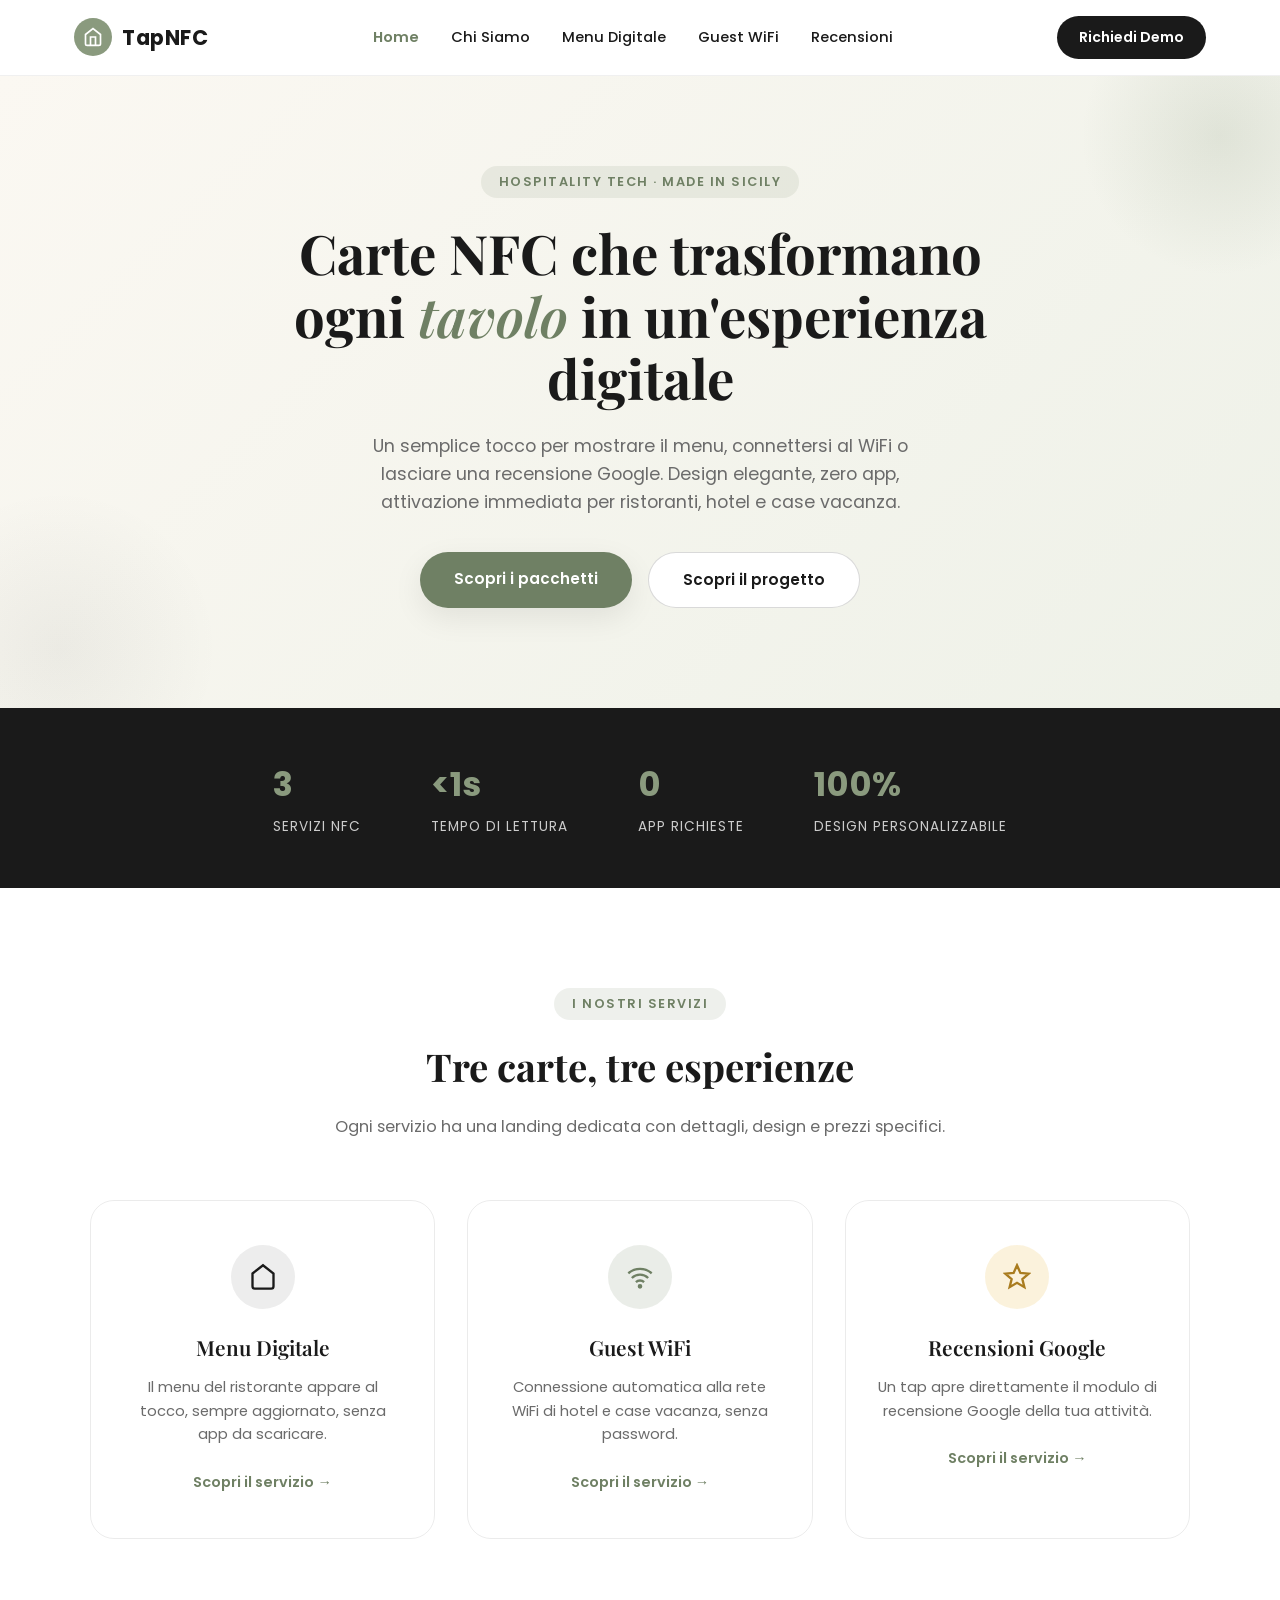
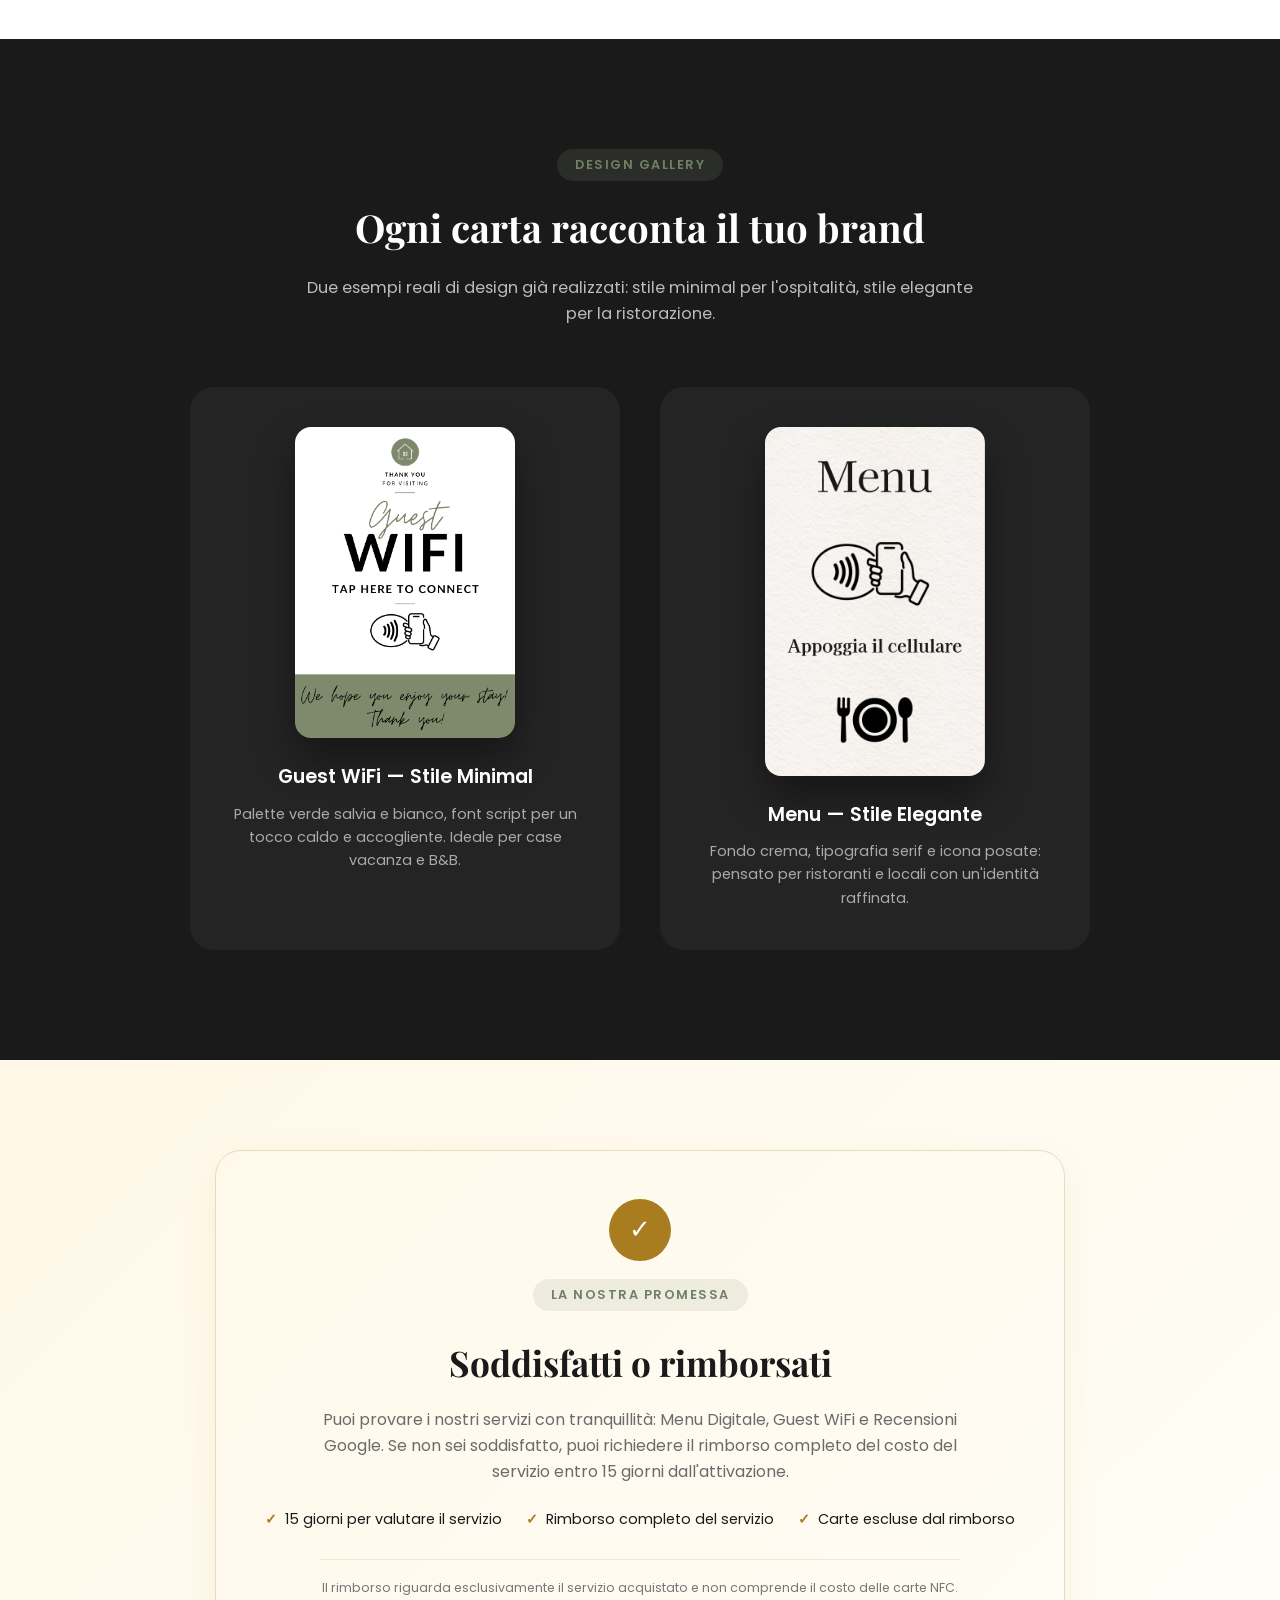
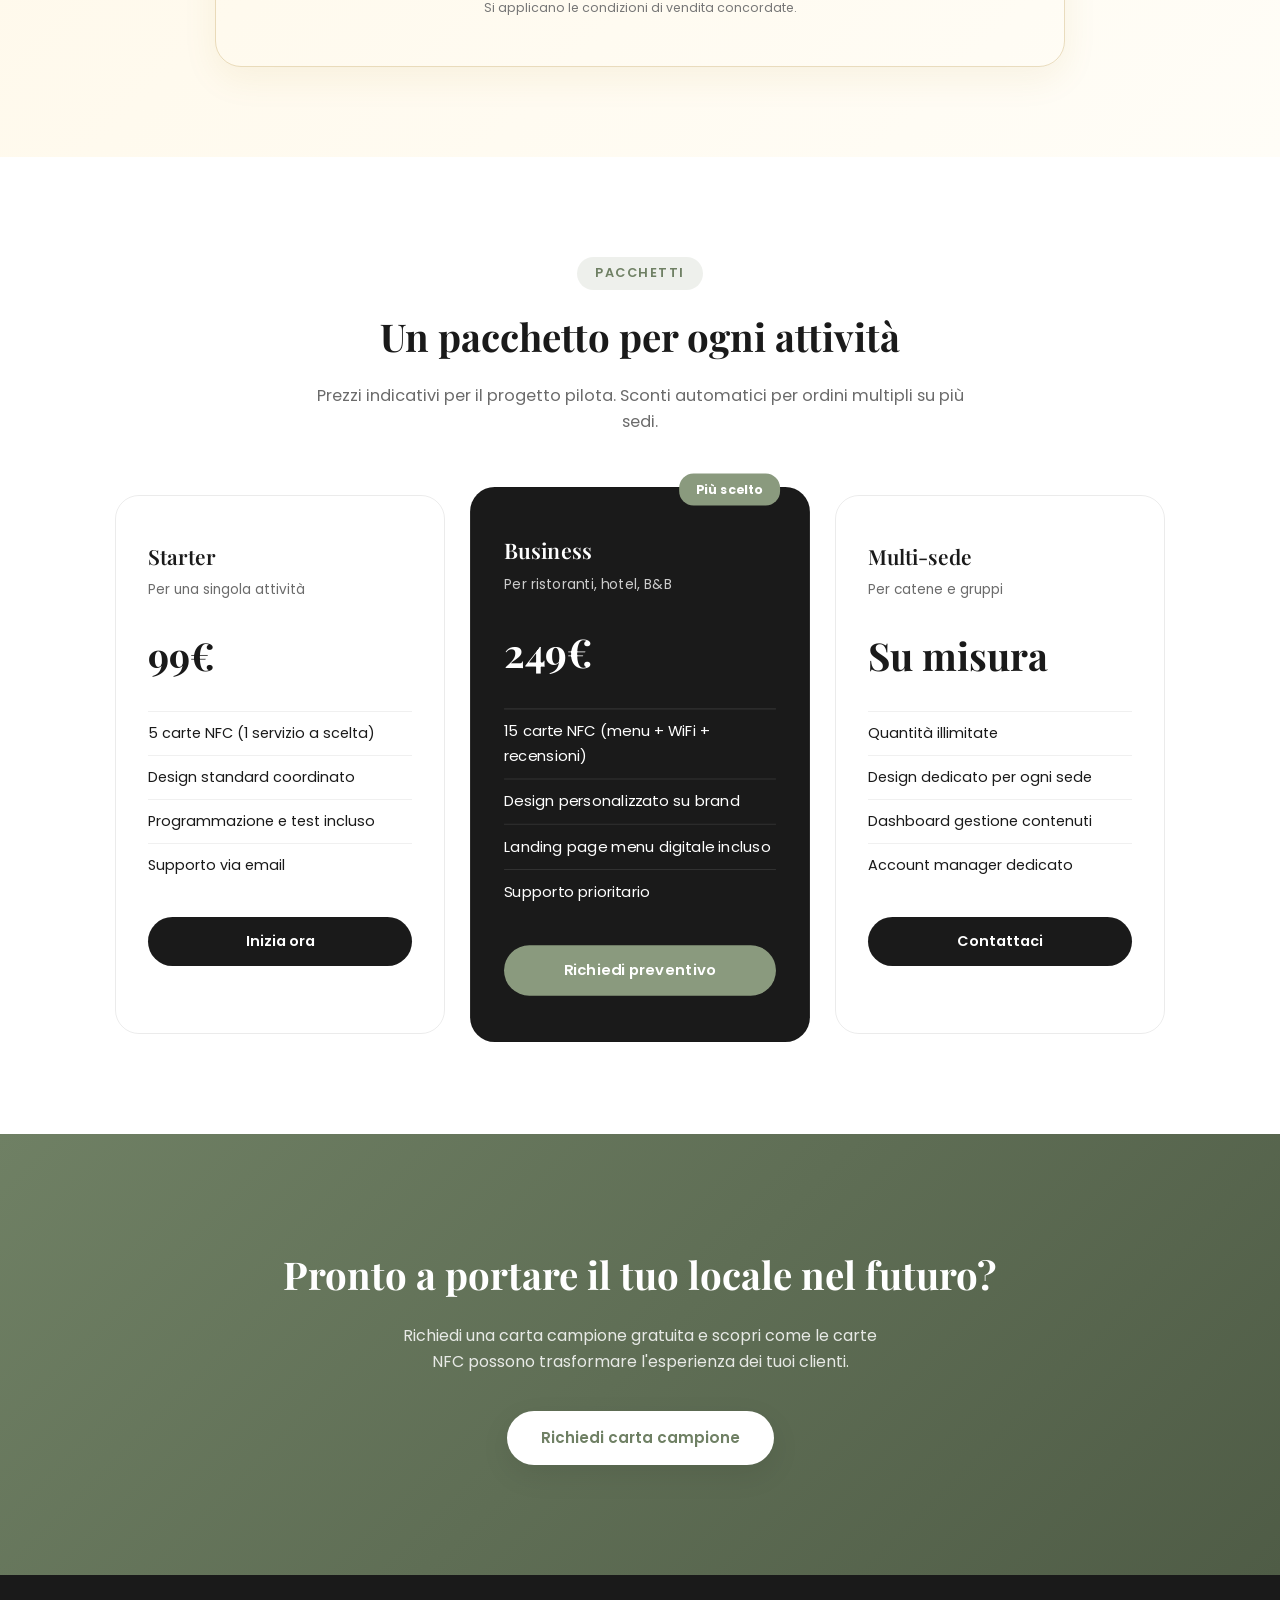
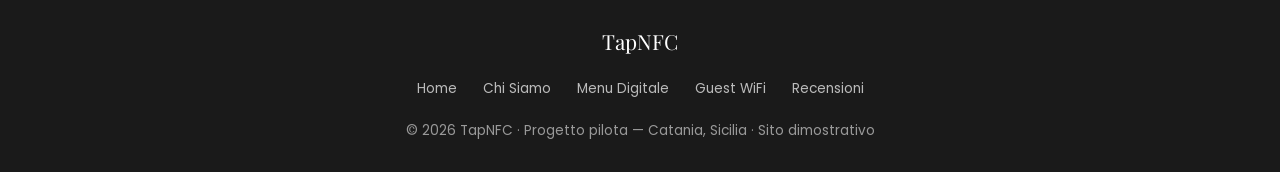
==== index.html @ cc6d7395 "Move satisfaction guarantee to homepage" ====
<!DOCTYPE html>
<html lang="it">
<head>
<title>TapNFC | Carte NFC per Ristoranti, Hotel &amp; Case Vacanze</title>
<meta charset="UTF-8">
<meta name="viewport" content="width=device-width, initial-scale=1.0">
<link rel="preconnect" href="https://fonts.googleapis.com">
<link href="https://fonts.googleapis.com/css2?family=Playfair+Display:wght@500;600;700&family=Poppins:wght@300;400;500;600;700&display=swap" rel="stylesheet">
<link rel="stylesheet" href="shared.css">
<style>
.hero{background:linear-gradient(135deg,#fbf8f2 0%,#eef1e8 100%);padding:90px 24px 100px;text-align:center;position:relative;overflow:hidden}.hero::before{content:'';position:absolute;top:-80px;right:-80px;width:280px;height:280px;border-radius:50%;background:radial-gradient(circle,rgba(138,154,126,.18),transparent 70%)}.hero::after{content:'';position:absolute;bottom:-100px;left:-100px;width:320px;height:320px;border-radius:50%;background:radial-gradient(circle,rgba(26,26,26,.05),transparent 70%)}.hero h1{font-size:3.4rem;font-weight:700;line-height:1.15;margin-bottom:22px;max-width:820px;margin-left:auto;margin-right:auto}.hero h1 .script{font-style:italic;color:var(--sage-dark);font-weight:600}.hero p.subtitle{max-width:600px;margin:0 auto 36px;color:var(--gray);font-size:1.1rem}.hero-btns{display:flex;gap:16px;justify-content:center;flex-wrap:wrap}.stats{display:flex;justify-content:center;gap:70px;flex-wrap:wrap;padding:50px 24px;background:var(--black);color:white}.stat h3{font-size:2.1rem;color:var(--sage);font-family:'Poppins';font-weight:700}.stat p{font-size:.85rem;color:#ccc;margin-top:4px;text-transform:uppercase;letter-spacing:1px}.services-grid{display:grid;grid-template-columns:repeat(3,1fr);gap:32px;max-width:1100px;margin:0 auto}.service-tile{border-radius:24px;padding:44px 32px;text-align:center;border:1.5px solid rgba(0,0,0,.08);transition:transform .3s,box-shadow .3s;display:flex;flex-direction:column;align-items:center}.service-tile:hover{transform:translateY(-8px);box-shadow:var(--shadow)}.service-tile .icon-circle{width:64px;height:64px;border-radius:50%;display:flex;align-items:center;justify-content:center;margin-bottom:22px}.tile-menu .icon-circle{background:rgba(26,26,26,.08)}.tile-wifi .icon-circle{background:rgba(138,154,126,.18)}.tile-review .icon-circle{background:rgba(230,180,60,.18)}.service-tile h3{font-size:1.3rem;margin-bottom:12px;font-weight:600}.service-tile p{color:var(--gray);font-size:.92rem;margin-bottom:24px}.service-tile a{font-weight:600;color:var(--sage-dark);font-size:.9rem}.service-tile a::after{content:' →'}.showcase{background:var(--black);color:white;padding:110px 24px}.showcase .section-head h2,.showcase .section-head p{color:white}.showcase .section-head p{color:#bbb}.showcase-grid{display:grid;grid-template-columns:repeat(2,1fr);gap:40px;max-width:900px;margin:0 auto}.showcase-item{background:#242424;border-radius:24px;padding:40px 30px;display:flex;flex-direction:column;align-items:center;text-align:center;transition:transform .3s}.showcase-item:hover{transform:translateY(-8px)}.showcase-item img{width:220px;border-radius:16px;box-shadow:0 20px 40px rgba(0,0,0,.4);margin-bottom:24px}.showcase-item h4{font-size:1.2rem;margin-bottom:10px;font-weight:600}.showcase-item p{color:#aaa;font-size:.9rem}.guarantee{background:linear-gradient(135deg,#fff8e8,#fffdf7);padding:90px 24px}.guarantee-box{max-width:850px;margin:0 auto;border:1.5px solid rgba(169,124,31,.25);border-radius:26px;padding:48px 42px;text-align:center;box-shadow:0 12px 35px rgba(169,124,31,.08)}.guarantee-icon{width:62px;height:62px;margin:0 auto 18px;border-radius:50%;background:#a97c1f;color:#fff;display:flex;align-items:center;justify-content:center;font-size:1.6rem}.guarantee h2{font-size:2.2rem;margin-bottom:16px}.guarantee-box>p{color:var(--gray);max-width:640px;margin:0 auto 24px}.guarantee-points{display:flex;justify-content:center;gap:24px;flex-wrap:wrap;list-style:none;margin:24px auto 28px}.guarantee-points li{font-size:.9rem;display:flex;align-items:center;gap:8px}.guarantee-points li::before{content:'✓';color:#a97c1f;font-weight:700}.guarantee-note{font-size:.78rem!important;color:#777!important;border-top:1px solid rgba(169,124,31,.16);padding-top:18px;margin-bottom:0!important}.pricing-grid{display:grid;grid-template-columns:repeat(3,1fr);gap:30px;max-width:1050px;margin:0 auto}.price-card{border:1.5px solid rgba(0,0,0,.08);border-radius:24px;padding:44px 32px;transition:transform .3s,box-shadow .3s;position:relative}.price-card.featured{background:var(--black);color:white;transform:scale(1.03)}.price-card:hover{transform:translateY(-6px)}.price-card.featured:hover{transform:scale(1.03) translateY(-6px)}.price-card .badge{position:absolute;top:-14px;right:28px;background:var(--sage);color:white;padding:6px 16px;border-radius:14px;font-size:.75rem;font-weight:700}.price-card h3{font-size:1.3rem;margin-bottom:6px;font-weight:600}.price-card .sub{color:var(--gray);font-size:.85rem;margin-bottom:24px}.price-card.featured .sub{color:#ccc}.price-card .price{font-size:2.4rem;font-weight:700;font-family:'Playfair Display';margin-bottom:24px}.price-card ul{list-style:none;margin-bottom:30px}.price-card ul li{padding:10px 0;border-top:1px solid rgba(0,0,0,.06);font-size:.9rem;display:flex;align-items:center;gap:10px}.price-card.featured ul li{border-top:1px solid rgba(255,255,255,.1)}.price-card .cta-btn{display:block;text-align:center;padding:13px;border-radius:30px;background:var(--sage-dark);color:white;font-weight:600;font-size:.9rem}.price-card.featured .cta-btn{background:var(--sage)}.price-card:not(.featured) .cta-btn{background:var(--black)}.cta-section{background:linear-gradient(135deg,var(--sage-dark),#4f5c46);color:white;text-align:center;padding:110px 24px}.cta-section h2{font-size:2.4rem;margin-bottom:18px;font-weight:700}.cta-section p{max-width:500px;margin:0 auto 36px;color:rgba(255,255,255,.85)}.cta-section .btn-primary{background:white;color:var(--sage-dark)}.cta-section .btn-primary:hover{background:#f0f0f0}@media (max-width:900px){.services-grid{grid-template-columns:1fr}.showcase-grid{grid-template-columns:1fr}.pricing-grid{grid-template-columns:1fr}.hero h1{font-size:2.3rem}.stats{gap:40px}.guarantee-box{padding:36px 22px}.guarantee h2{font-size:1.8rem}}
</style>
</head>
<body>
<header><nav><div class="logo"><div class="logo-icon"><svg viewBox="0 0 24 24" fill="none" stroke="white" stroke-width="2"><path d="M3 9l9-7 9 7v11a2 2 0 0 1-2 2H5a2 2 0 0 1-2-2z"/><path d="M9 22V12h6v10"/></svg></div>TapNFC</div><ul><li><a href="index.html" class="active">Home</a></li><li><a href="chi-siamo.html">Chi Siamo</a></li><li><a href="menu-digitale.html">Menu Digitale</a></li><li><a href="guest-wifi.html">Guest WiFi</a></li><li><a href="recensioni-google.html">Recensioni</a></li></ul><a href="index.html#contact" class="nav-cta">Richiedi Demo</a></nav></header>
<section class="hero"><div class="container"><span class="eyebrow">Hospitality Tech · Made in Sicily</span><h1>Carte NFC che trasformano<br> ogni <span class="script">tavolo</span> in un'esperienza digitale</h1><p class="subtitle">Un semplice tocco per mostrare il menu, connettersi al WiFi o lasciare una recensione Google. Design elegante, zero app, attivazione immediata per ristoranti, hotel e case vacanza.</p><div class="hero-btns"><a href="#pricing" class="btn-primary">Scopri i pacchetti</a><a href="chi-siamo.html" class="btn-secondary">Scopri il progetto</a></div></div></section>
<div class="stats"><div class="stat"><h3>3</h3><p>Servizi NFC</p></div><div class="stat"><h3>&lt;1s</h3><p>Tempo di lettura</p></div><div class="stat"><h3>0</h3><p>App richieste</p></div><div class="stat"><h3>100%</h3><p>Design personalizzabile</p></div></div>
<section><div class="container"><div class="section-head"><span class="eyebrow">I nostri servizi</span><h2>Tre carte, tre esperienze</h2><p>Ogni servizio ha una landing dedicata con dettagli, design e prezzi specifici.</p></div><div class="services-grid"><div class="service-tile tile-menu"><div class="icon-circle"><svg viewBox="0 0 24 24" width="28" height="28" fill="none" stroke="#1a1a1a" stroke-width="2"><path d="M3 9l9-7 9 7v11a2 2 0 0 1-2 2H5a2 2 0 0 1-2-2z"/></svg></div><h3>Menu Digitale</h3><p>Il menu del ristorante appare al tocco, sempre aggiornato, senza app da scaricare.</p><a href="menu-digitale.html">Scopri il servizio</a></div><div class="service-tile tile-wifi"><div class="icon-circle"><svg viewBox="0 0 24 24" width="28" height="28" fill="none" stroke="#6f8064" stroke-width="2"><path d="M2 8.82a15 15 0 0 1 20 0"/><path d="M5 12.859a10 10 0 0 1 14 0"/><path d="M8.5 16.429a5 5 0 0 1 7 0"/><circle cx="12" cy="20" r="1"/></svg></div><h3>Guest WiFi</h3><p>Connessione automatica alla rete WiFi di hotel e case vacanza, senza password.</p><a href="guest-wifi.html">Scopri il servizio</a></div><div class="service-tile tile-review"><div class="icon-circle"><svg viewBox="0 0 24 24" width="28" height="28" fill="none" stroke="#a97c1f" stroke-width="2"><path d="M12 2l2.9 6.5 7.1.6-5.4 4.7 1.7 6.9L12 17l-6.3 3.7 1.7-6.9L2 9.1l7.1-.6z"/></svg></div><h3>Recensioni Google</h3><p>Un tap apre direttamente il modulo di recensione Google della tua attività.</p><a href="recensioni-google.html">Scopri il servizio</a></div></div></div></section>
<section class="showcase"><div class="container"><div class="section-head"><span class="eyebrow">Design gallery</span><h2>Ogni carta racconta il tuo brand</h2><p>Due esempi reali di design già realizzati: stile minimal per l'ospitalità, stile elegante per la ristorazione.</p></div><div class="showcase-grid"><div class="showcase-item"><img src="images/Green%20and%20White%20Minimal%20Guest%20WiFi%20Sign%20Document%20%282%29%20copia.png" alt="Design Guest WiFi"><h4>Guest WiFi — Stile Minimal</h4><p>Palette verde salvia e bianco, font script per un tocco caldo e accogliente. Ideale per case vacanza e B&amp;B.</p></div><div class="showcase-item"><img src="images/HQ_menu_fronte.png" alt="Design Menu Ristorante"><h4>Menu — Stile Elegante</h4><p>Fondo crema, tipografia serif e icona posate: pensato per ristoranti e locali con un'identità raffinata.</p></div></div></div></section>
<section class="guarantee"><div class="guarantee-box"><div class="guarantee-icon">✓</div><span class="eyebrow">La nostra promessa</span><h2>Soddisfatti o rimborsati</h2><p>Puoi provare i nostri servizi con tranquillità: Menu Digitale, Guest WiFi e Recensioni Google. Se non sei soddisfatto, puoi richiedere il rimborso completo del costo del servizio entro 15 giorni dall'attivazione.</p><ul class="guarantee-points"><li>15 giorni per valutare il servizio</li><li>Rimborso completo del servizio</li><li>Carte escluse dal rimborso</li></ul><p class="guarantee-note">Il rimborso riguarda esclusivamente il servizio acquistato e non comprende il costo delle carte NFC. Si applicano le condizioni di vendita concordate.</p></div></section>
<section id="pricing"><div class="container"><div class="section-head"><span class="eyebrow">Pacchetti</span><h2>Un pacchetto per ogni attività</h2><p>Prezzi indicativi per il progetto pilota. Sconti automatici per ordini multipli su più sedi.</p></div><div class="pricing-grid"><div class="price-card"><h3>Starter</h3><p class="sub">Per una singola attività</p><div class="price">99€</div><ul><li>5 carte NFC (1 servizio a scelta)</li><li>Design standard coordinato</li><li>Programmazione e test incluso</li><li>Supporto via email</li></ul><a href="#contact" class="cta-btn">Inizia ora</a></div><div class="price-card featured"><span class="badge">Più scelto</span><h3>Business</h3><p class="sub">Per ristoranti, hotel, B&amp;B</p><div class="price">249€</div><ul><li>15 carte NFC (menu + WiFi + recensioni)</li><li>Design personalizzato su brand</li><li>Landing page menu digitale incluso</li><li>Supporto prioritario</li></ul><a href="#contact" class="cta-btn">Richiedi preventivo</a></div><div class="price-card"><h3>Multi-sede</h3><p class="sub">Per catene e gruppi</p><div class="price">Su misura</div><ul><li>Quantità illimitate</li><li>Design dedicato per ogni sede</li><li>Dashboard gestione contenuti</li><li>Account manager dedicato</li></ul><a href="#contact" class="cta-btn">Contattaci</a></div></div></div></section>
<section class="cta-section" id="contact"><div class="container"><h2>Pronto a portare il tuo locale nel futuro?</h2><p>Richiedi una carta campione gratuita e scopri come le carte NFC possono trasformare l'esperienza dei tuoi clienti.</p><a href="mailto:info@tapnfc.it" class="btn-primary">Richiedi carta campione</a></div></section>
<footer><div class="footer-logo">TapNFC</div><div class="footer-links"><a href="index.html">Home</a><a href="chi-siamo.html">Chi Siamo</a><a href="menu-digitale.html">Menu Digitale</a><a href="guest-wifi.html">Guest WiFi</a><a href="recensioni-google.html">Recensioni</a></div><p>&copy; 2026 TapNFC · Progetto pilota — Catania, Sicilia · Sito dimostrativo</p></footer>
</body>
</html>
---- shared.css ----
:root{--sage:#8a9a7e;--sage-dark:#6f8064;--cream:#f4ecdf;--black:#1a1a1a;--white:#fff;--gray:#6b6b6b;--shadow:0 10px 30px rgba(0,0,0,.08)}*{margin:0;padding:0;box-sizing:border-box}html{scroll-behavior:smooth}body{font-family:'Poppins',sans-serif;color:var(--black);background:var(--white);line-height:1.6}h1,h2,h3,.script{font-family:'Playfair Display',serif}a{text-decoration:none;color:inherit}.container{max-width:1180px;margin:0 auto;padding:0 24px}header{position:sticky;top:0;z-index:100;background:rgba(255,255,255,.92);backdrop-filter:blur(8px);border-bottom:1px solid rgba(0,0,0,.06)}nav{display:flex;align-items:center;justify-content:space-between;padding:16px 24px;max-width:1180px;margin:0 auto}.logo{display:flex;align-items:center;gap:10px;font-weight:700;font-size:1.3rem;letter-spacing:.5px}.logo-icon{width:38px;height:38px;border-radius:50%;background:var(--sage);display:flex;align-items:center;justify-content:center}.logo-icon svg{width:20px;height:20px;stroke:white}nav ul{display:flex;gap:32px;list-style:none}nav ul li a{font-size:.92rem;font-weight:500;color:var(--black);position:relative;padding-bottom:4px;transition:color .3s}nav ul li a.active{color:var(--sage-dark);font-weight:600}nav ul li a:hover{color:var(--sage-dark)}.nav-cta{background:var(--black);color:white;padding:10px 22px;border-radius:30px;font-size:.88rem;font-weight:600;transition:background .3s}.nav-cta:hover{background:var(--sage-dark)}.eyebrow{display:inline-block;padding:6px 18px;border-radius:20px;background:rgba(138,154,126,.15);color:var(--sage-dark);font-size:.8rem;font-weight:600;letter-spacing:1.5px;text-transform:uppercase;margin-bottom:24px}.btn-primary{background:var(--sage-dark);color:white;padding:15px 34px;border-radius:32px;font-weight:600;font-size:.95rem;box-shadow:var(--shadow);transition:transform .25s,background .25s;display:inline-block}.btn-primary:hover{transform:translateY(-3px);background:#5c6b52}.btn-secondary{background:white;color:var(--black);padding:15px 34px;border-radius:32px;font-weight:600;font-size:.95rem;border:1.5px solid rgba(0,0,0,.15);transition:transform .25s;display:inline-block}.btn-secondary:hover{transform:translateY(-3px);border-color:var(--sage-dark);color:var(--sage-dark)}section{padding:100px 24px}.section-head{text-align:center;max-width:680px;margin:0 auto 60px}.section-head .eyebrow{margin-bottom:16px}.section-head h2{font-size:2.4rem;margin-bottom:16px;font-weight:700}.section-head p{color:var(--gray);font-size:1.02rem}footer{background:var(--black);color:#999;padding:50px 24px 30px;text-align:center;font-size:.85rem}footer .footer-logo{color:white;font-family:'Playfair Display';font-size:1.3rem;margin-bottom:14px}footer .footer-links{display:flex;justify-content:center;gap:26px;margin:20px 0;flex-wrap:wrap}footer .footer-links a{color:#bbb;transition:color .2s}footer .footer-links a:hover{color:var(--sage)}@media (max-width:900px){nav ul{display:none}}
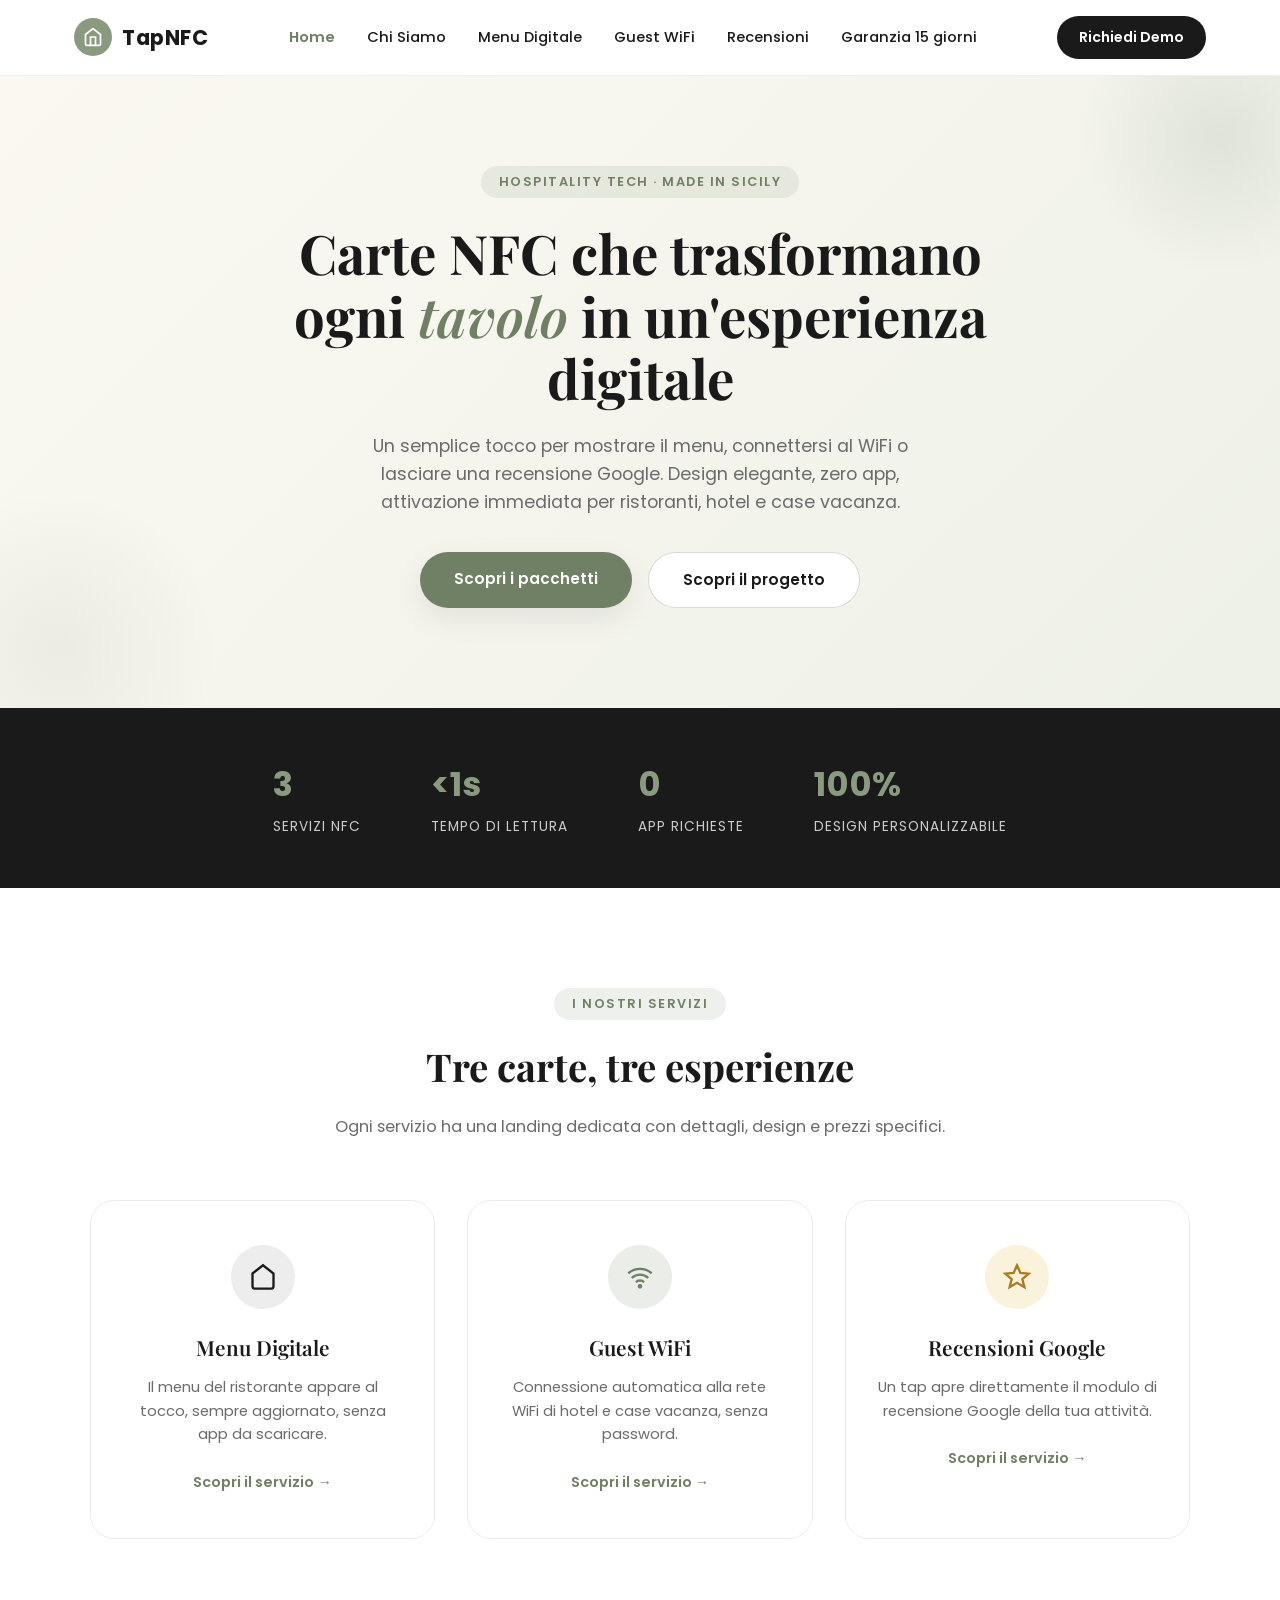
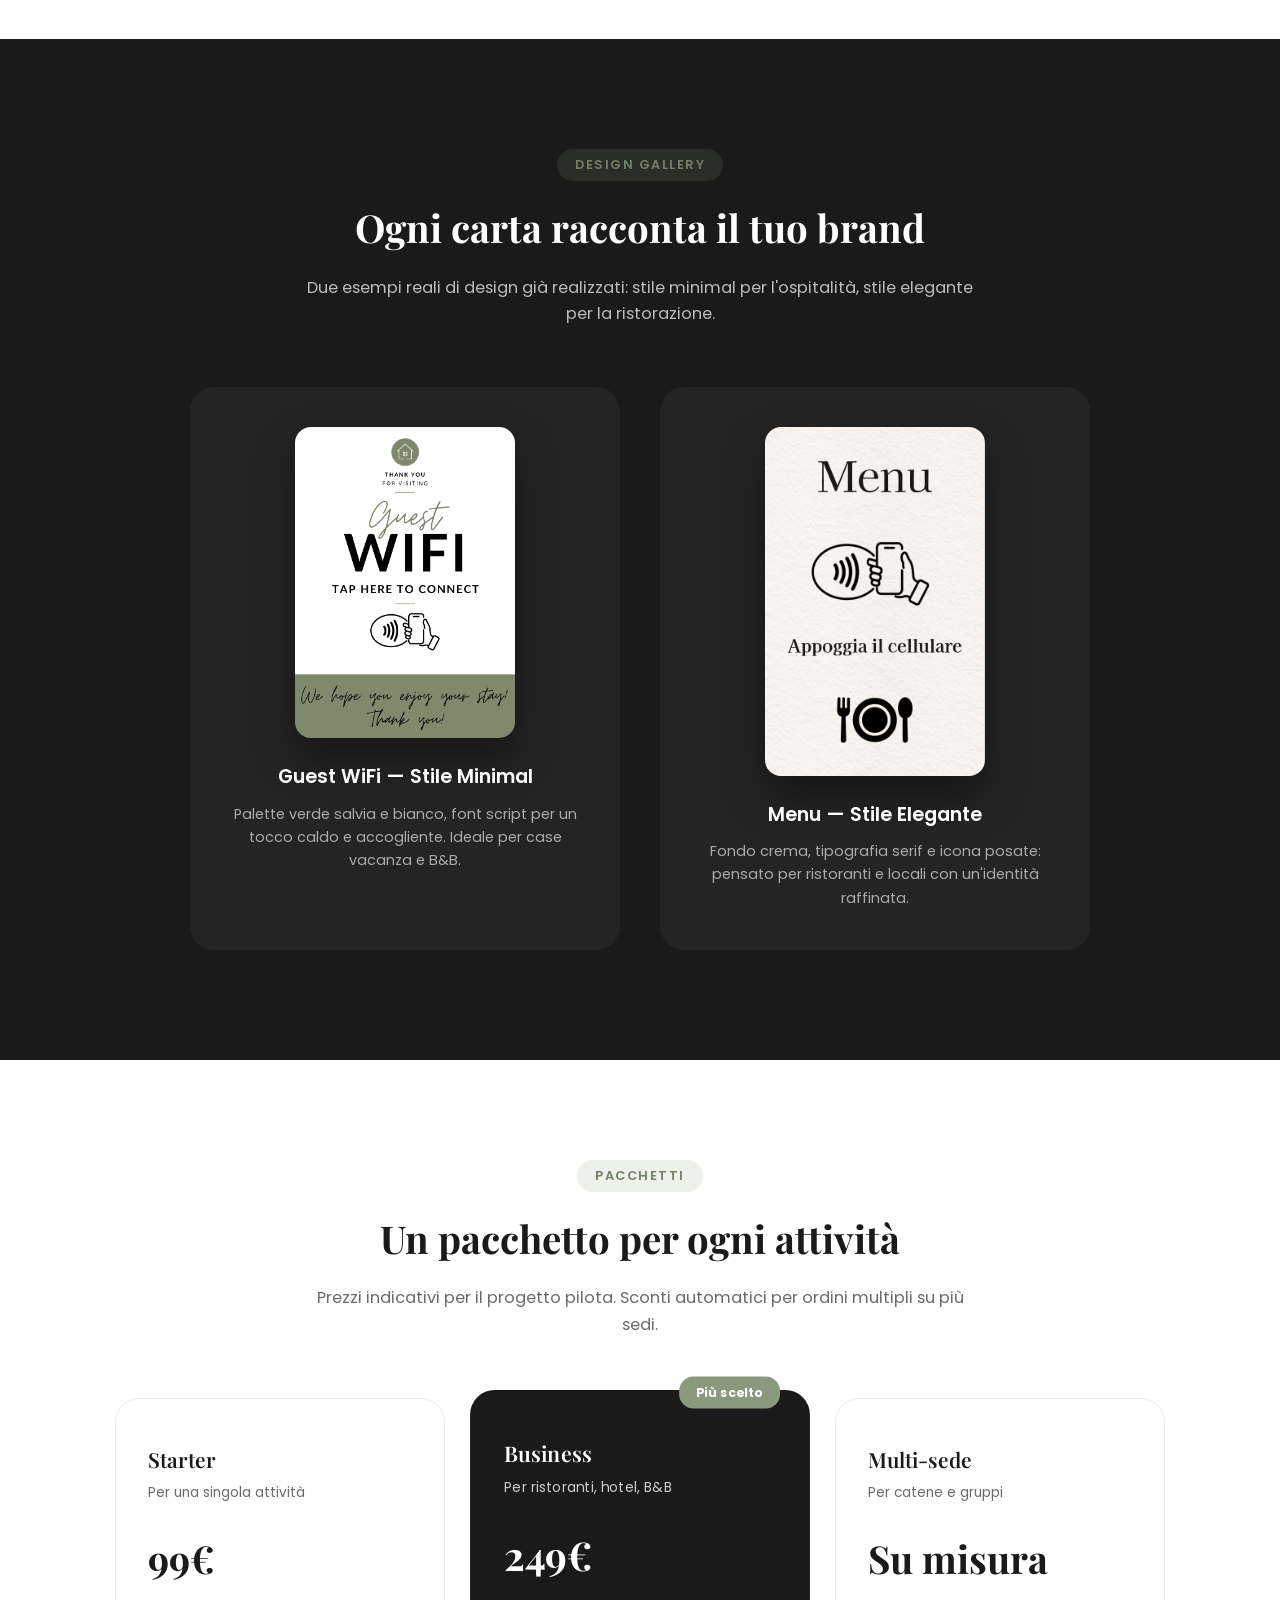
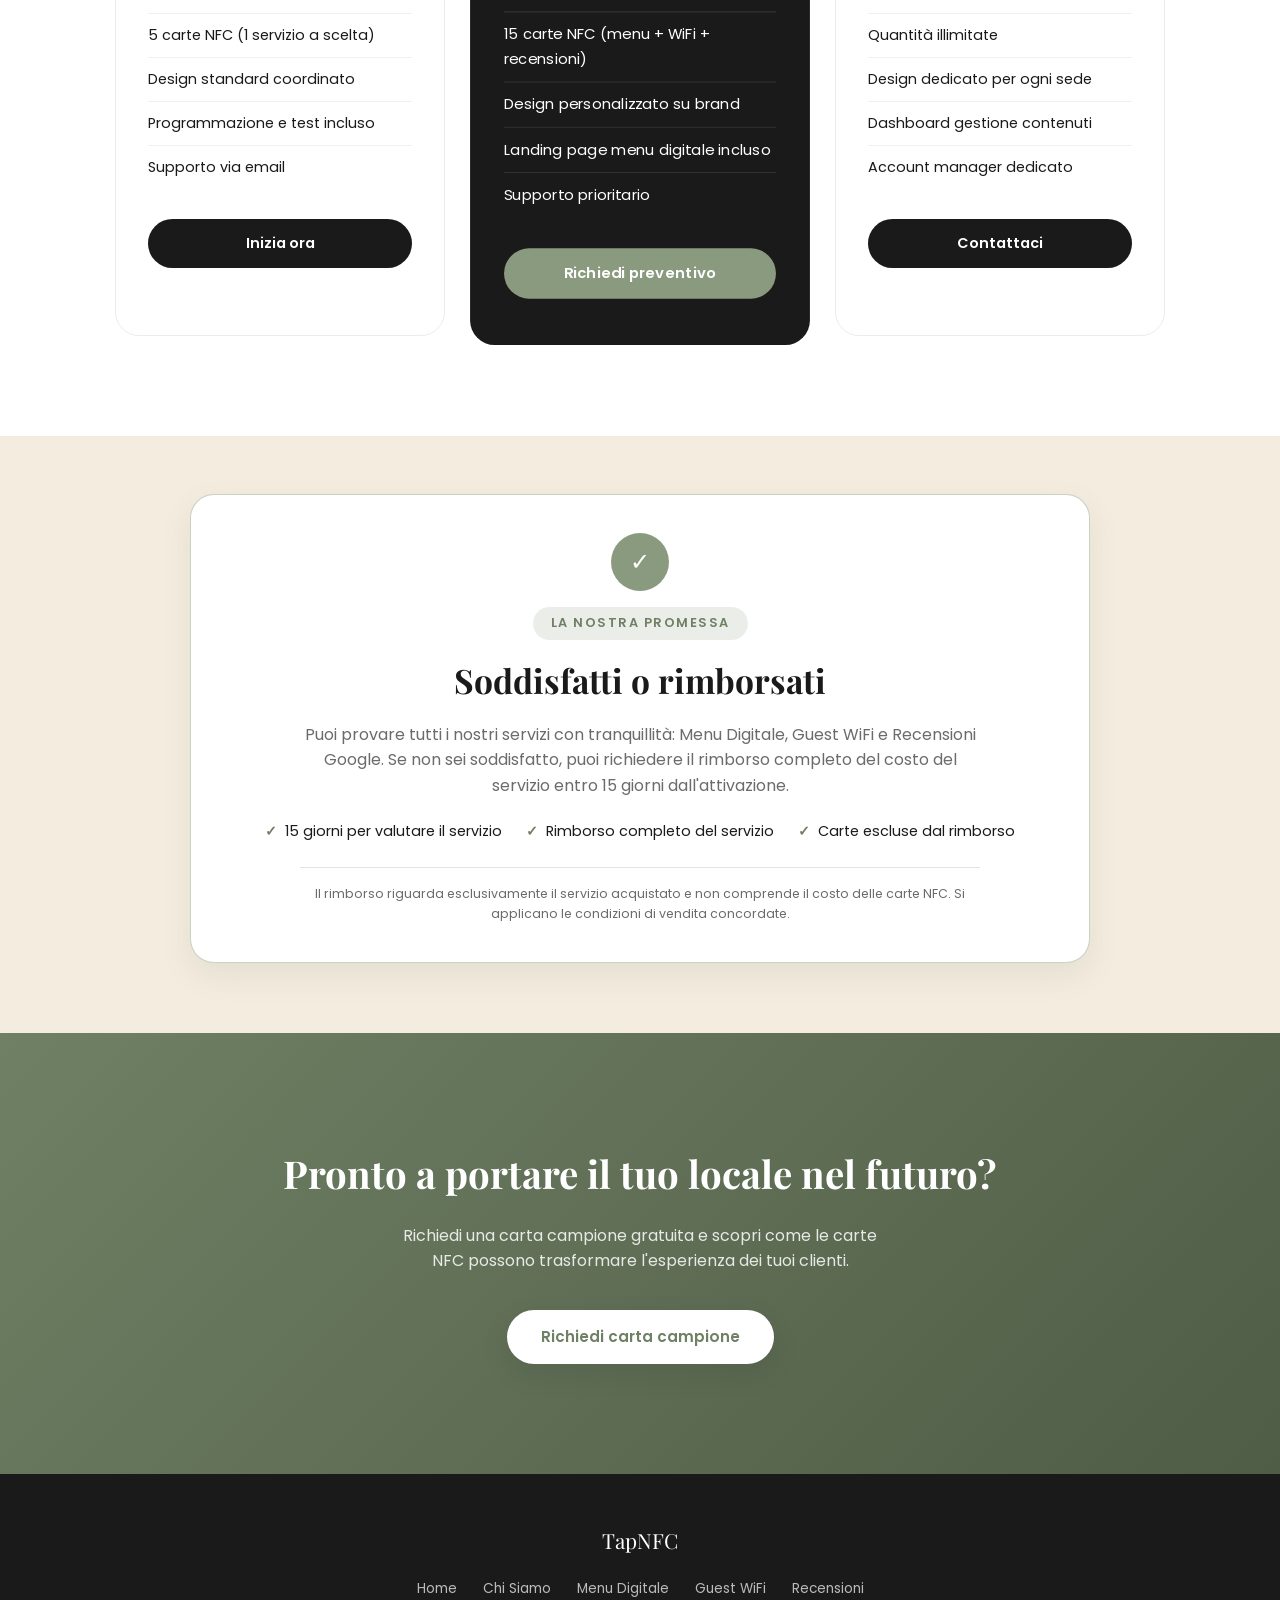
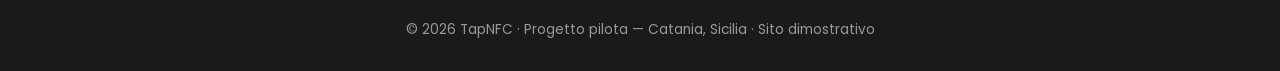
==== commit 9e1263f1: "Move and restyle satisfaction guarantee section" ====
--- a/index.html
+++ b/index.html
@@ -8,17 +8,17 @@
 <link href="https://fonts.googleapis.com/css2?family=Playfair+Display:wght@500;600;700&family=Poppins:wght@300;400;500;600;700&display=swap" rel="stylesheet">
 <link rel="stylesheet" href="shared.css">
 <style>
-.hero{background:linear-gradient(135deg,#fbf8f2 0%,#eef1e8 100%);padding:90px 24px 100px;text-align:center;position:relative;overflow:hidden}.hero::before{content:'';position:absolute;top:-80px;right:-80px;width:280px;height:280px;border-radius:50%;background:radial-gradient(circle,rgba(138,154,126,.18),transparent 70%)}.hero::after{content:'';position:absolute;bottom:-100px;left:-100px;width:320px;height:320px;border-radius:50%;background:radial-gradient(circle,rgba(26,26,26,.05),transparent 70%)}.hero h1{font-size:3.4rem;font-weight:700;line-height:1.15;margin-bottom:22px;max-width:820px;margin-left:auto;margin-right:auto}.hero h1 .script{font-style:italic;color:var(--sage-dark);font-weight:600}.hero p.subtitle{max-width:600px;margin:0 auto 36px;color:var(--gray);font-size:1.1rem}.hero-btns{display:flex;gap:16px;justify-content:center;flex-wrap:wrap}.stats{display:flex;justify-content:center;gap:70px;flex-wrap:wrap;padding:50px 24px;background:var(--black);color:white}.stat h3{font-size:2.1rem;color:var(--sage);font-family:'Poppins';font-weight:700}.stat p{font-size:.85rem;color:#ccc;margin-top:4px;text-transform:uppercase;letter-spacing:1px}.services-grid{display:grid;grid-template-columns:repeat(3,1fr);gap:32px;max-width:1100px;margin:0 auto}.service-tile{border-radius:24px;padding:44px 32px;text-align:center;border:1.5px solid rgba(0,0,0,.08);transition:transform .3s,box-shadow .3s;display:flex;flex-direction:column;align-items:center}.service-tile:hover{transform:translateY(-8px);box-shadow:var(--shadow)}.service-tile .icon-circle{width:64px;height:64px;border-radius:50%;display:flex;align-items:center;justify-content:center;margin-bottom:22px}.tile-menu .icon-circle{background:rgba(26,26,26,.08)}.tile-wifi .icon-circle{background:rgba(138,154,126,.18)}.tile-review .icon-circle{background:rgba(230,180,60,.18)}.service-tile h3{font-size:1.3rem;margin-bottom:12px;font-weight:600}.service-tile p{color:var(--gray);font-size:.92rem;margin-bottom:24px}.service-tile a{font-weight:600;color:var(--sage-dark);font-size:.9rem}.service-tile a::after{content:' →'}.showcase{background:var(--black);color:white;padding:110px 24px}.showcase .section-head h2,.showcase .section-head p{color:white}.showcase .section-head p{color:#bbb}.showcase-grid{display:grid;grid-template-columns:repeat(2,1fr);gap:40px;max-width:900px;margin:0 auto}.showcase-item{background:#242424;border-radius:24px;padding:40px 30px;display:flex;flex-direction:column;align-items:center;text-align:center;transition:transform .3s}.showcase-item:hover{transform:translateY(-8px)}.showcase-item img{width:220px;border-radius:16px;box-shadow:0 20px 40px rgba(0,0,0,.4);margin-bottom:24px}.showcase-item h4{font-size:1.2rem;margin-bottom:10px;font-weight:600}.showcase-item p{color:#aaa;font-size:.9rem}.guarantee{background:linear-gradient(135deg,#fff8e8,#fffdf7);padding:90px 24px}.guarantee-box{max-width:850px;margin:0 auto;border:1.5px solid rgba(169,124,31,.25);border-radius:26px;padding:48px 42px;text-align:center;box-shadow:0 12px 35px rgba(169,124,31,.08)}.guarantee-icon{width:62px;height:62px;margin:0 auto 18px;border-radius:50%;background:#a97c1f;color:#fff;display:flex;align-items:center;justify-content:center;font-size:1.6rem}.guarantee h2{font-size:2.2rem;margin-bottom:16px}.guarantee-box>p{color:var(--gray);max-width:640px;margin:0 auto 24px}.guarantee-points{display:flex;justify-content:center;gap:24px;flex-wrap:wrap;list-style:none;margin:24px auto 28px}.guarantee-points li{font-size:.9rem;display:flex;align-items:center;gap:8px}.guarantee-points li::before{content:'✓';color:#a97c1f;font-weight:700}.guarantee-note{font-size:.78rem!important;color:#777!important;border-top:1px solid rgba(169,124,31,.16);padding-top:18px;margin-bottom:0!important}.pricing-grid{display:grid;grid-template-columns:repeat(3,1fr);gap:30px;max-width:1050px;margin:0 auto}.price-card{border:1.5px solid rgba(0,0,0,.08);border-radius:24px;padding:44px 32px;transition:transform .3s,box-shadow .3s;position:relative}.price-card.featured{background:var(--black);color:white;transform:scale(1.03)}.price-card:hover{transform:translateY(-6px)}.price-card.featured:hover{transform:scale(1.03) translateY(-6px)}.price-card .badge{position:absolute;top:-14px;right:28px;background:var(--sage);color:white;padding:6px 16px;border-radius:14px;font-size:.75rem;font-weight:700}.price-card h3{font-size:1.3rem;margin-bottom:6px;font-weight:600}.price-card .sub{color:var(--gray);font-size:.85rem;margin-bottom:24px}.price-card.featured .sub{color:#ccc}.price-card .price{font-size:2.4rem;font-weight:700;font-family:'Playfair Display';margin-bottom:24px}.price-card ul{list-style:none;margin-bottom:30px}.price-card ul li{padding:10px 0;border-top:1px solid rgba(0,0,0,.06);font-size:.9rem;display:flex;align-items:center;gap:10px}.price-card.featured ul li{border-top:1px solid rgba(255,255,255,.1)}.price-card .cta-btn{display:block;text-align:center;padding:13px;border-radius:30px;background:var(--sage-dark);color:white;font-weight:600;font-size:.9rem}.price-card.featured .cta-btn{background:var(--sage)}.price-card:not(.featured) .cta-btn{background:var(--black)}.cta-section{background:linear-gradient(135deg,var(--sage-dark),#4f5c46);color:white;text-align:center;padding:110px 24px}.cta-section h2{font-size:2.4rem;margin-bottom:18px;font-weight:700}.cta-section p{max-width:500px;margin:0 auto 36px;color:rgba(255,255,255,.85)}.cta-section .btn-primary{background:white;color:var(--sage-dark)}.cta-section .btn-primary:hover{background:#f0f0f0}@media (max-width:900px){.services-grid{grid-template-columns:1fr}.showcase-grid{grid-template-columns:1fr}.pricing-grid{grid-template-columns:1fr}.hero h1{font-size:2.3rem}.stats{gap:40px}.guarantee-box{padding:36px 22px}.guarantee h2{font-size:1.8rem}}
+.hero{background:linear-gradient(135deg,#fbf8f2 0%,#eef1e8 100%);padding:90px 24px 100px;text-align:center;position:relative;overflow:hidden}.hero::before{content:'';position:absolute;top:-80px;right:-80px;width:280px;height:280px;border-radius:50%;background:radial-gradient(circle,rgba(138,154,126,.18),transparent 70%)}.hero::after{content:'';position:absolute;bottom:-100px;left:-100px;width:320px;height:320px;border-radius:50%;background:radial-gradient(circle,rgba(26,26,26,.05),transparent 70%)}.hero h1{font-size:3.4rem;font-weight:700;line-height:1.15;margin-bottom:22px;max-width:820px;margin-left:auto;margin-right:auto}.hero h1 .script{font-style:italic;color:var(--sage-dark);font-weight:600}.hero p.subtitle{max-width:600px;margin:0 auto 36px;color:var(--gray);font-size:1.1rem}.hero-btns{display:flex;gap:16px;justify-content:center;flex-wrap:wrap}.stats{display:flex;justify-content:center;gap:70px;flex-wrap:wrap;padding:50px 24px;background:var(--black);color:white}.stat h3{font-size:2.1rem;color:var(--sage);font-family:'Poppins';font-weight:700}.stat p{font-size:.85rem;color:#ccc;margin-top:4px;text-transform:uppercase;letter-spacing:1px}.services-grid{display:grid;grid-template-columns:repeat(3,1fr);gap:32px;max-width:1100px;margin:0 auto}.service-tile{border-radius:24px;padding:44px 32px;text-align:center;border:1.5px solid rgba(0,0,0,.08);transition:transform .3s,box-shadow .3s;display:flex;flex-direction:column;align-items:center}.service-tile:hover{transform:translateY(-8px);box-shadow:var(--shadow)}.service-tile .icon-circle{width:64px;height:64px;border-radius:50%;display:flex;align-items:center;justify-content:center;margin-bottom:22px}.tile-menu .icon-circle{background:rgba(26,26,26,.08)}.tile-wifi .icon-circle{background:rgba(138,154,126,.18)}.tile-review .icon-circle{background:rgba(230,180,60,.18)}.service-tile h3{font-size:1.3rem;margin-bottom:12px;font-weight:600}.service-tile p{color:var(--gray);font-size:.92rem;margin-bottom:24px}.service-tile a{font-weight:600;color:var(--sage-dark);font-size:.9rem}.service-tile a::after{content:' →'}.showcase{background:var(--black);color:white;padding:110px 24px}.showcase .section-head h2,.showcase .section-head p{color:white}.showcase .section-head p{color:#bbb}.showcase-grid{display:grid;grid-template-columns:repeat(2,1fr);gap:40px;max-width:900px;margin:0 auto}.showcase-item{background:#242424;border-radius:24px;padding:40px 30px;display:flex;flex-direction:column;align-items:center;text-align:center;transition:transform .3s}.showcase-item:hover{transform:translateY(-8px)}.showcase-item img{width:220px;border-radius:16px;box-shadow:0 20px 40px rgba(0,0,0,.4);margin-bottom:24px}.showcase-item h4{font-size:1.2rem;margin-bottom:10px;font-weight:600}.showcase-item p{color:#aaa;font-size:.9rem}.pricing-grid{display:grid;grid-template-columns:repeat(3,1fr);gap:30px;max-width:1050px;margin:0 auto}.price-card{border:1.5px solid rgba(0,0,0,.08);border-radius:24px;padding:44px 32px;transition:transform .3s,box-shadow .3s;position:relative}.price-card.featured{background:var(--black);color:white;transform:scale(1.03)}.price-card:hover{transform:translateY(-6px)}.price-card.featured:hover{transform:scale(1.03) translateY(-6px)}.price-card .badge{position:absolute;top:-14px;right:28px;background:var(--sage);color:white;padding:6px 16px;border-radius:14px;font-size:.75rem;font-weight:700}.price-card h3{font-size:1.3rem;margin-bottom:6px;font-weight:600}.price-card .sub{color:var(--gray);font-size:.85rem;margin-bottom:24px}.price-card.featured .sub{color:#ccc}.price-card .price{font-size:2.4rem;font-weight:700;font-family:'Playfair Display';margin-bottom:24px}.price-card ul{list-style:none;margin-bottom:30px}.price-card ul li{padding:10px 0;border-top:1px solid rgba(0,0,0,.06);font-size:.9rem;display:flex;align-items:center;gap:10px}.price-card.featured ul li{border-top:1px solid rgba(255,255,255,.1)}.price-card .cta-btn{display:block;text-align:center;padding:13px;border-radius:30px;background:var(--sage-dark);color:white;font-weight:600;font-size:.9rem}.price-card.featured .cta-btn{background:var(--sage)}.price-card:not(.featured) .cta-btn{background:var(--black)}.guarantee{background:var(--cream);padding:58px 24px 70px}.guarantee-box{max-width:900px;margin:0 auto;background:var(--white);border:1.5px solid rgba(138,154,126,.45);border-radius:24px;padding:38px 42px;text-align:center;box-shadow:0 12px 30px rgba(111,128,100,.12)}.guarantee-icon{width:58px;height:58px;margin:0 auto 16px;border-radius:50%;background:var(--sage);color:#fff;display:flex;align-items:center;justify-content:center;font-size:1.5rem}.guarantee .eyebrow{background:rgba(138,154,126,.18);color:var(--sage-dark);margin-bottom:14px}.guarantee h2{font-size:2.1rem;margin-bottom:14px}.guarantee-box>p{color:var(--gray);max-width:680px;margin:0 auto 22px}.guarantee-points{display:flex;justify-content:center;gap:24px;flex-wrap:wrap;list-style:none;margin:22px auto 24px}.guarantee-points li{font-size:.9rem;display:flex;align-items:center;gap:8px}.guarantee-points li::before{content:'✓';color:var(--sage-dark);font-weight:700}.guarantee-note{font-size:.78rem!important;color:var(--gray)!important;border-top:1px solid rgba(138,154,126,.25);padding-top:16px;margin-bottom:0!important}.cta-section{background:linear-gradient(135deg,var(--sage-dark),#4f5c46);color:white;text-align:center;padding:110px 24px}.cta-section h2{font-size:2.4rem;margin-bottom:18px;font-weight:700}.cta-section p{max-width:500px;margin:0 auto 36px;color:rgba(255,255,255,.85)}.cta-section .btn-primary{background:white;color:var(--sage-dark)}.cta-section .btn-primary:hover{background:#f0f0f0}@media (max-width:900px){.services-grid{grid-template-columns:1fr}.showcase-grid{grid-template-columns:1fr}.pricing-grid{grid-template-columns:1fr}.hero h1{font-size:2.3rem}.stats{gap:40px}.guarantee-box{padding:32px 22px}.guarantee h2{font-size:1.8rem}}
 </style>
 </head>
 <body>
-<header><nav><div class="logo"><div class="logo-icon"><svg viewBox="0 0 24 24" fill="none" stroke="white" stroke-width="2"><path d="M3 9l9-7 9 7v11a2 2 0 0 1-2 2H5a2 2 0 0 1-2-2z"/><path d="M9 22V12h6v10"/></svg></div>TapNFC</div><ul><li><a href="index.html" class="active">Home</a></li><li><a href="chi-siamo.html">Chi Siamo</a></li><li><a href="menu-digitale.html">Menu Digitale</a></li><li><a href="guest-wifi.html">Guest WiFi</a></li><li><a href="recensioni-google.html">Recensioni</a></li></ul><a href="index.html#contact" class="nav-cta">Richiedi Demo</a></nav></header>
+<header><nav><div class="logo"><div class="logo-icon"><svg viewBox="0 0 24 24" fill="none" stroke="white" stroke-width="2"><path d="M3 9l9-7 9 7v11a2 2 0 0 1-2 2H5a2 2 0 0 1-2-2z"/><path d="M9 22V12h6v10"/></svg></div>TapNFC</div><ul><li><a href="index.html" class="active">Home</a></li><li><a href="chi-siamo.html">Chi Siamo</a></li><li><a href="menu-digitale.html">Menu Digitale</a></li><li><a href="guest-wifi.html">Guest WiFi</a></li><li><a href="recensioni-google.html">Recensioni</a></li><li><a href="#guarantee">Garanzia 15 giorni</a></li></ul><a href="index.html#contact" class="nav-cta">Richiedi Demo</a></nav></header>
 <section class="hero"><div class="container"><span class="eyebrow">Hospitality Tech · Made in Sicily</span><h1>Carte NFC che trasformano<br> ogni <span class="script">tavolo</span> in un'esperienza digitale</h1><p class="subtitle">Un semplice tocco per mostrare il menu, connettersi al WiFi o lasciare una recensione Google. Design elegante, zero app, attivazione immediata per ristoranti, hotel e case vacanza.</p><div class="hero-btns"><a href="#pricing" class="btn-primary">Scopri i pacchetti</a><a href="chi-siamo.html" class="btn-secondary">Scopri il progetto</a></div></div></section>
 <div class="stats"><div class="stat"><h3>3</h3><p>Servizi NFC</p></div><div class="stat"><h3>&lt;1s</h3><p>Tempo di lettura</p></div><div class="stat"><h3>0</h3><p>App richieste</p></div><div class="stat"><h3>100%</h3><p>Design personalizzabile</p></div></div>
 <section><div class="container"><div class="section-head"><span class="eyebrow">I nostri servizi</span><h2>Tre carte, tre esperienze</h2><p>Ogni servizio ha una landing dedicata con dettagli, design e prezzi specifici.</p></div><div class="services-grid"><div class="service-tile tile-menu"><div class="icon-circle"><svg viewBox="0 0 24 24" width="28" height="28" fill="none" stroke="#1a1a1a" stroke-width="2"><path d="M3 9l9-7 9 7v11a2 2 0 0 1-2 2H5a2 2 0 0 1-2-2z"/></svg></div><h3>Menu Digitale</h3><p>Il menu del ristorante appare al tocco, sempre aggiornato, senza app da scaricare.</p><a href="menu-digitale.html">Scopri il servizio</a></div><div class="service-tile tile-wifi"><div class="icon-circle"><svg viewBox="0 0 24 24" width="28" height="28" fill="none" stroke="#6f8064" stroke-width="2"><path d="M2 8.82a15 15 0 0 1 20 0"/><path d="M5 12.859a10 10 0 0 1 14 0"/><path d="M8.5 16.429a5 5 0 0 1 7 0"/><circle cx="12" cy="20" r="1"/></svg></div><h3>Guest WiFi</h3><p>Connessione automatica alla rete WiFi di hotel e case vacanza, senza password.</p><a href="guest-wifi.html">Scopri il servizio</a></div><div class="service-tile tile-review"><div class="icon-circle"><svg viewBox="0 0 24 24" width="28" height="28" fill="none" stroke="#a97c1f" stroke-width="2"><path d="M12 2l2.9 6.5 7.1.6-5.4 4.7 1.7 6.9L12 17l-6.3 3.7 1.7-6.9L2 9.1l7.1-.6z"/></svg></div><h3>Recensioni Google</h3><p>Un tap apre direttamente il modulo di recensione Google della tua attività.</p><a href="recensioni-google.html">Scopri il servizio</a></div></div></div></section>
 <section class="showcase"><div class="container"><div class="section-head"><span class="eyebrow">Design gallery</span><h2>Ogni carta racconta il tuo brand</h2><p>Due esempi reali di design già realizzati: stile minimal per l'ospitalità, stile elegante per la ristorazione.</p></div><div class="showcase-grid"><div class="showcase-item"><img src="images/Green%20and%20White%20Minimal%20Guest%20WiFi%20Sign%20Document%20%282%29%20copia.png" alt="Design Guest WiFi"><h4>Guest WiFi — Stile Minimal</h4><p>Palette verde salvia e bianco, font script per un tocco caldo e accogliente. Ideale per case vacanza e B&amp;B.</p></div><div class="showcase-item"><img src="images/HQ_menu_fronte.png" alt="Design Menu Ristorante"><h4>Menu — Stile Elegante</h4><p>Fondo crema, tipografia serif e icona posate: pensato per ristoranti e locali con un'identità raffinata.</p></div></div></div></section>
-<section class="guarantee"><div class="guarantee-box"><div class="guarantee-icon">✓</div><span class="eyebrow">La nostra promessa</span><h2>Soddisfatti o rimborsati</h2><p>Puoi provare i nostri servizi con tranquillità: Menu Digitale, Guest WiFi e Recensioni Google. Se non sei soddisfatto, puoi richiedere il rimborso completo del costo del servizio entro 15 giorni dall'attivazione.</p><ul class="guarantee-points"><li>15 giorni per valutare il servizio</li><li>Rimborso completo del servizio</li><li>Carte escluse dal rimborso</li></ul><p class="guarantee-note">Il rimborso riguarda esclusivamente il servizio acquistato e non comprende il costo delle carte NFC. Si applicano le condizioni di vendita concordate.</p></div></section>
 <section id="pricing"><div class="container"><div class="section-head"><span class="eyebrow">Pacchetti</span><h2>Un pacchetto per ogni attività</h2><p>Prezzi indicativi per il progetto pilota. Sconti automatici per ordini multipli su più sedi.</p></div><div class="pricing-grid"><div class="price-card"><h3>Starter</h3><p class="sub">Per una singola attività</p><div class="price">99€</div><ul><li>5 carte NFC (1 servizio a scelta)</li><li>Design standard coordinato</li><li>Programmazione e test incluso</li><li>Supporto via email</li></ul><a href="#contact" class="cta-btn">Inizia ora</a></div><div class="price-card featured"><span class="badge">Più scelto</span><h3>Business</h3><p class="sub">Per ristoranti, hotel, B&amp;B</p><div class="price">249€</div><ul><li>15 carte NFC (menu + WiFi + recensioni)</li><li>Design personalizzato su brand</li><li>Landing page menu digitale incluso</li><li>Supporto prioritario</li></ul><a href="#contact" class="cta-btn">Richiedi preventivo</a></div><div class="price-card"><h3>Multi-sede</h3><p class="sub">Per catene e gruppi</p><div class="price">Su misura</div><ul><li>Quantità illimitate</li><li>Design dedicato per ogni sede</li><li>Dashboard gestione contenuti</li><li>Account manager dedicato</li></ul><a href="#contact" class="cta-btn">Contattaci</a></div></div></div></section>
+<section class="guarantee" id="guarantee"><div class="guarantee-box"><div class="guarantee-icon">✓</div><span class="eyebrow">La nostra promessa</span><h2>Soddisfatti o rimborsati</h2><p>Puoi provare tutti i nostri servizi con tranquillità: Menu Digitale, Guest WiFi e Recensioni Google. Se non sei soddisfatto, puoi richiedere il rimborso completo del costo del servizio entro 15 giorni dall'attivazione.</p><ul class="guarantee-points"><li>15 giorni per valutare il servizio</li><li>Rimborso completo del servizio</li><li>Carte escluse dal rimborso</li></ul><p class="guarantee-note">Il rimborso riguarda esclusivamente il servizio acquistato e non comprende il costo delle carte NFC. Si applicano le condizioni di vendita concordate.</p></div></section>
 <section class="cta-section" id="contact"><div class="container"><h2>Pronto a portare il tuo locale nel futuro?</h2><p>Richiedi una carta campione gratuita e scopri come le carte NFC possono trasformare l'esperienza dei tuoi clienti.</p><a href="mailto:info@tapnfc.it" class="btn-primary">Richiedi carta campione</a></div></section>
 <footer><div class="footer-logo">TapNFC</div><div class="footer-links"><a href="index.html">Home</a><a href="chi-siamo.html">Chi Siamo</a><a href="menu-digitale.html">Menu Digitale</a><a href="guest-wifi.html">Guest WiFi</a><a href="recensioni-google.html">Recensioni</a></div><p>&copy; 2026 TapNFC · Progetto pilota — Catania, Sicilia · Sito dimostrativo</p></footer>
 </body>
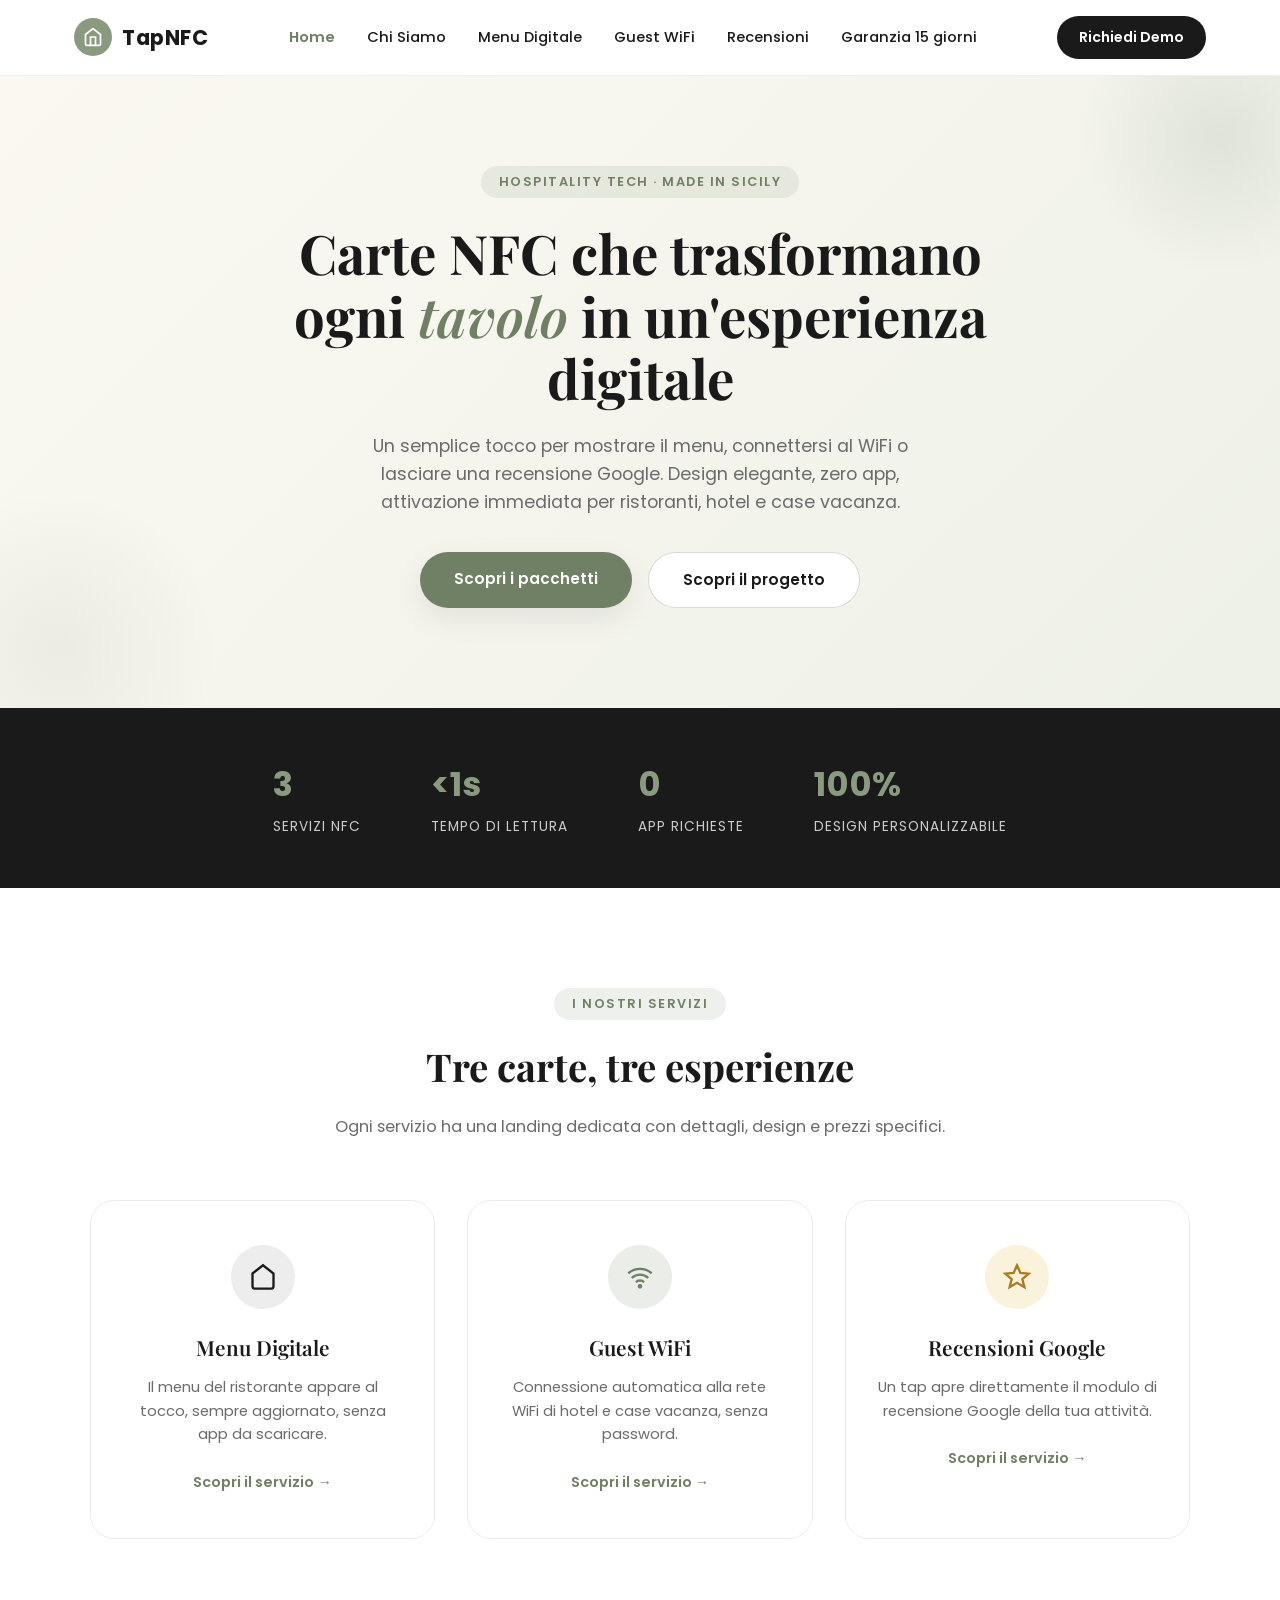
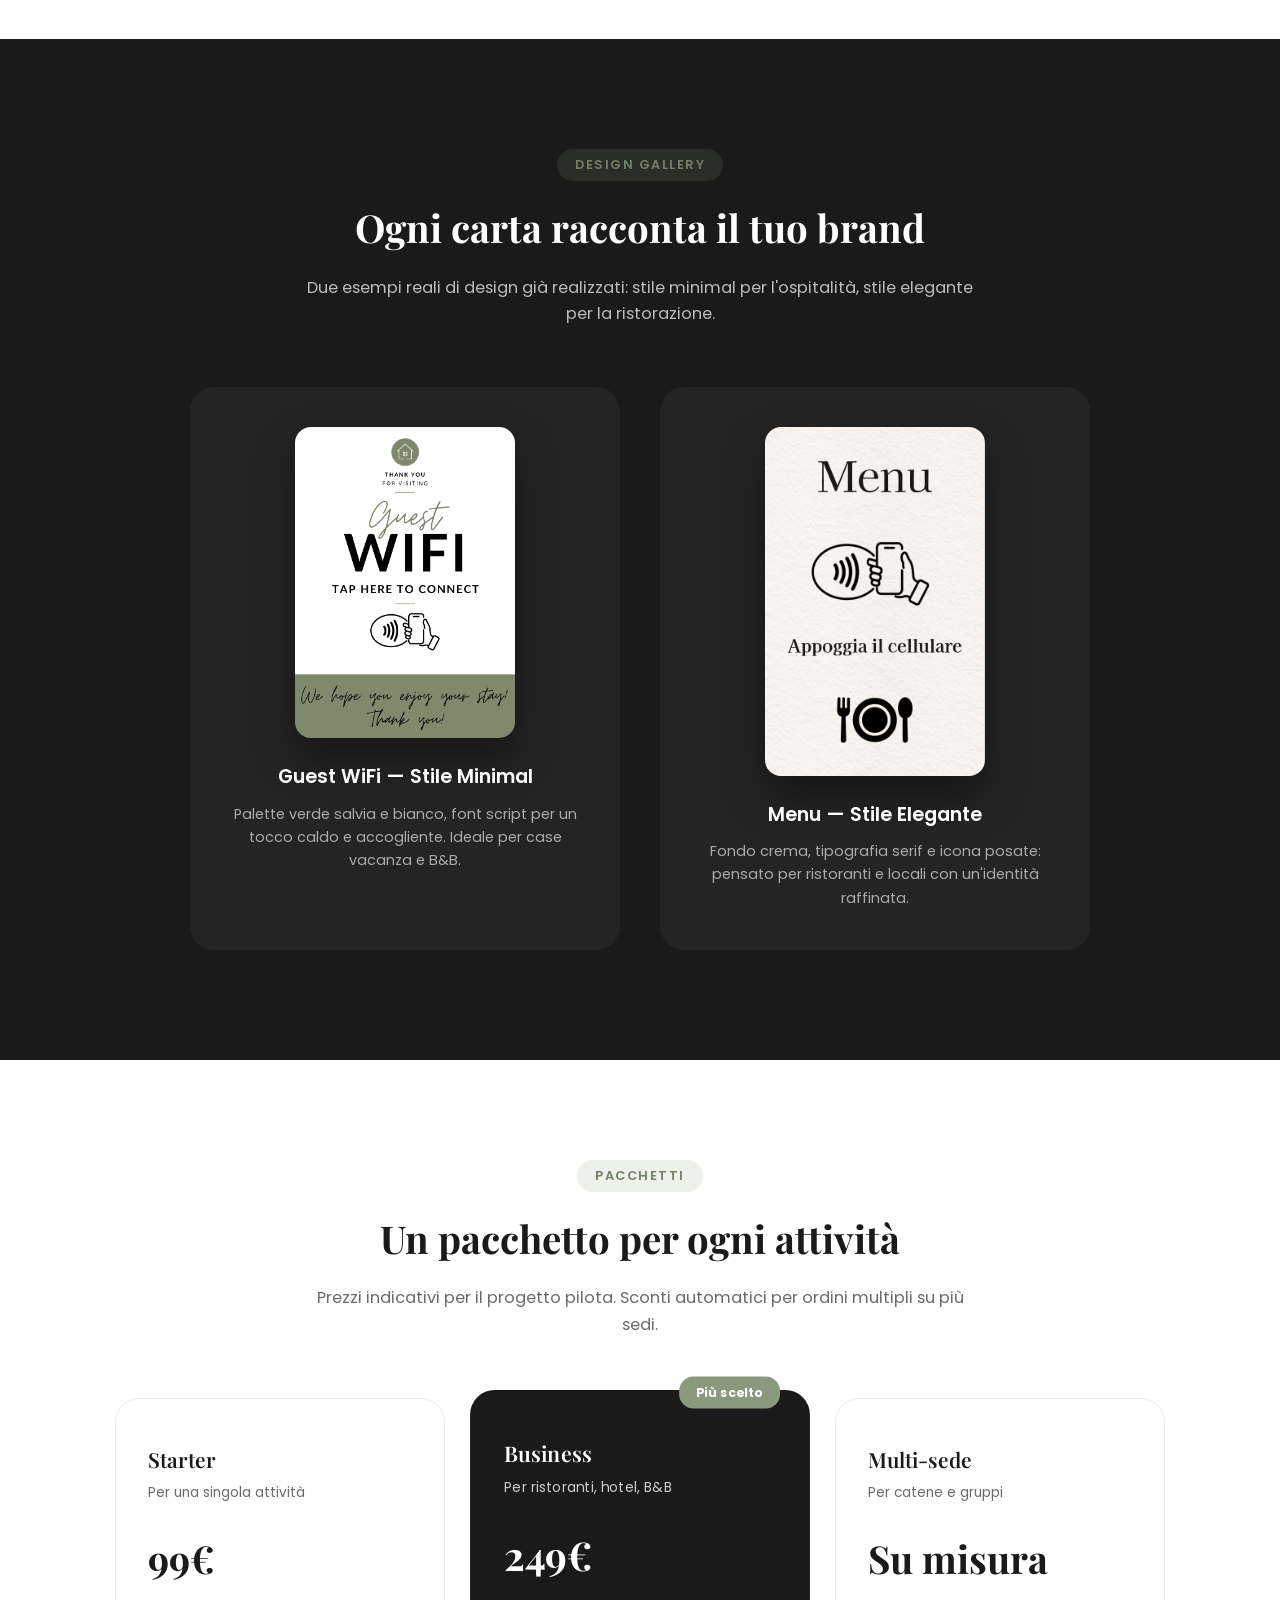
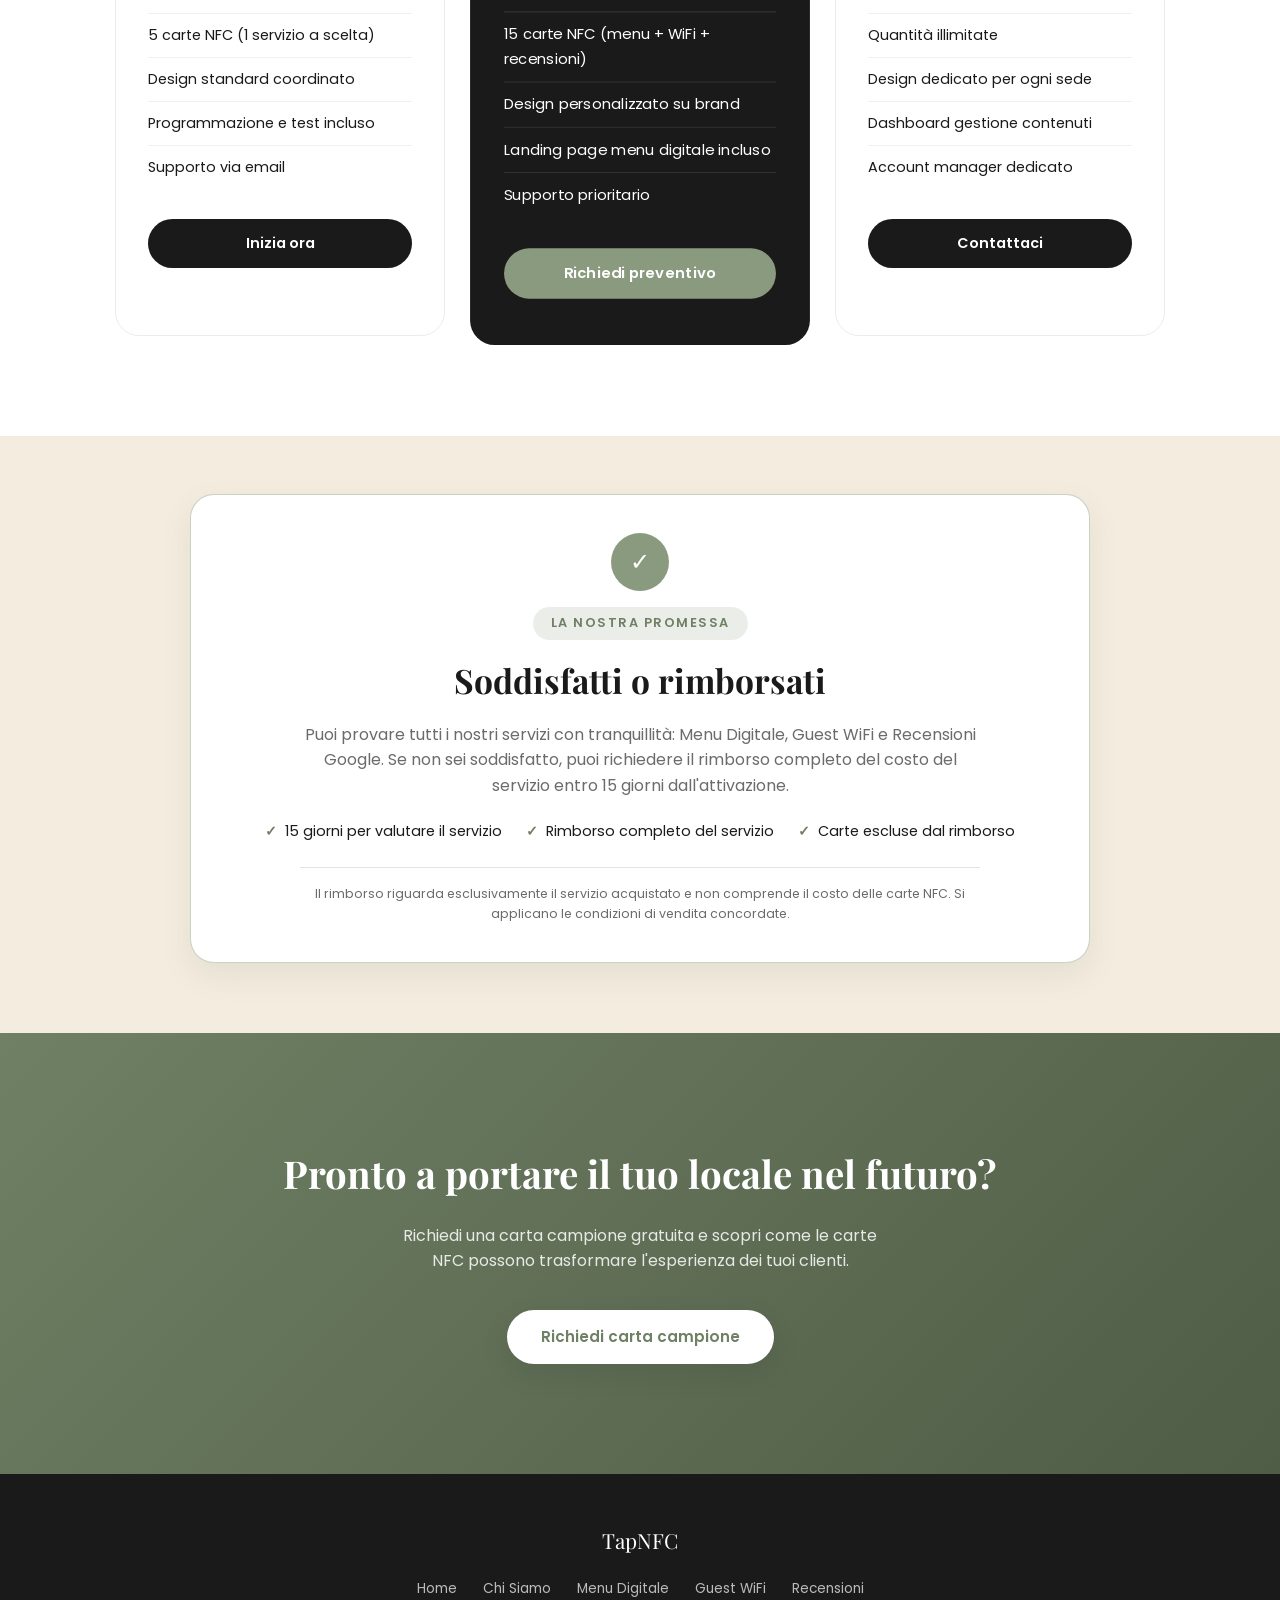
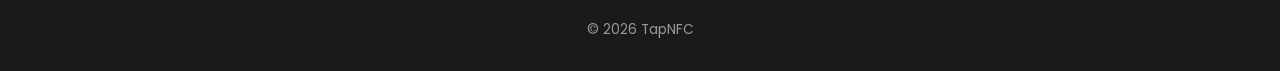
==== commit 28ae71fb: "Update index.html" ====
--- a/index.html
+++ b/index.html
@@ -20,6 +20,6 @@
 <section id="pricing"><div class="container"><div class="section-head"><span class="eyebrow">Pacchetti</span><h2>Un pacchetto per ogni attività</h2><p>Prezzi indicativi per il progetto pilota. Sconti automatici per ordini multipli su più sedi.</p></div><div class="pricing-grid"><div class="price-card"><h3>Starter</h3><p class="sub">Per una singola attività</p><div class="price">99€</div><ul><li>5 carte NFC (1 servizio a scelta)</li><li>Design standard coordinato</li><li>Programmazione e test incluso</li><li>Supporto via email</li></ul><a href="#contact" class="cta-btn">Inizia ora</a></div><div class="price-card featured"><span class="badge">Più scelto</span><h3>Business</h3><p class="sub">Per ristoranti, hotel, B&amp;B</p><div class="price">249€</div><ul><li>15 carte NFC (menu + WiFi + recensioni)</li><li>Design personalizzato su brand</li><li>Landing page menu digitale incluso</li><li>Supporto prioritario</li></ul><a href="#contact" class="cta-btn">Richiedi preventivo</a></div><div class="price-card"><h3>Multi-sede</h3><p class="sub">Per catene e gruppi</p><div class="price">Su misura</div><ul><li>Quantità illimitate</li><li>Design dedicato per ogni sede</li><li>Dashboard gestione contenuti</li><li>Account manager dedicato</li></ul><a href="#contact" class="cta-btn">Contattaci</a></div></div></div></section>
 <section class="guarantee" id="guarantee"><div class="guarantee-box"><div class="guarantee-icon">✓</div><span class="eyebrow">La nostra promessa</span><h2>Soddisfatti o rimborsati</h2><p>Puoi provare tutti i nostri servizi con tranquillità: Menu Digitale, Guest WiFi e Recensioni Google. Se non sei soddisfatto, puoi richiedere il rimborso completo del costo del servizio entro 15 giorni dall'attivazione.</p><ul class="guarantee-points"><li>15 giorni per valutare il servizio</li><li>Rimborso completo del servizio</li><li>Carte escluse dal rimborso</li></ul><p class="guarantee-note">Il rimborso riguarda esclusivamente il servizio acquistato e non comprende il costo delle carte NFC. Si applicano le condizioni di vendita concordate.</p></div></section>
 <section class="cta-section" id="contact"><div class="container"><h2>Pronto a portare il tuo locale nel futuro?</h2><p>Richiedi una carta campione gratuita e scopri come le carte NFC possono trasformare l'esperienza dei tuoi clienti.</p><a href="mailto:info@tapnfc.it" class="btn-primary">Richiedi carta campione</a></div></section>
-<footer><div class="footer-logo">TapNFC</div><div class="footer-links"><a href="index.html">Home</a><a href="chi-siamo.html">Chi Siamo</a><a href="menu-digitale.html">Menu Digitale</a><a href="guest-wifi.html">Guest WiFi</a><a href="recensioni-google.html">Recensioni</a></div><p>&copy; 2026 TapNFC · Progetto pilota — Catania, Sicilia · Sito dimostrativo</p></footer>
+<footer><div class="footer-logo">TapNFC</div><div class="footer-links"><a href="index.html">Home</a><a href="chi-siamo.html">Chi Siamo</a><a href="menu-digitale.html">Menu Digitale</a><a href="guest-wifi.html">Guest WiFi</a><a href="recensioni-google.html">Recensioni</a></div><p>&copy; 2026 TapNFC </p></footer>
 </body>
-</html>+</html>
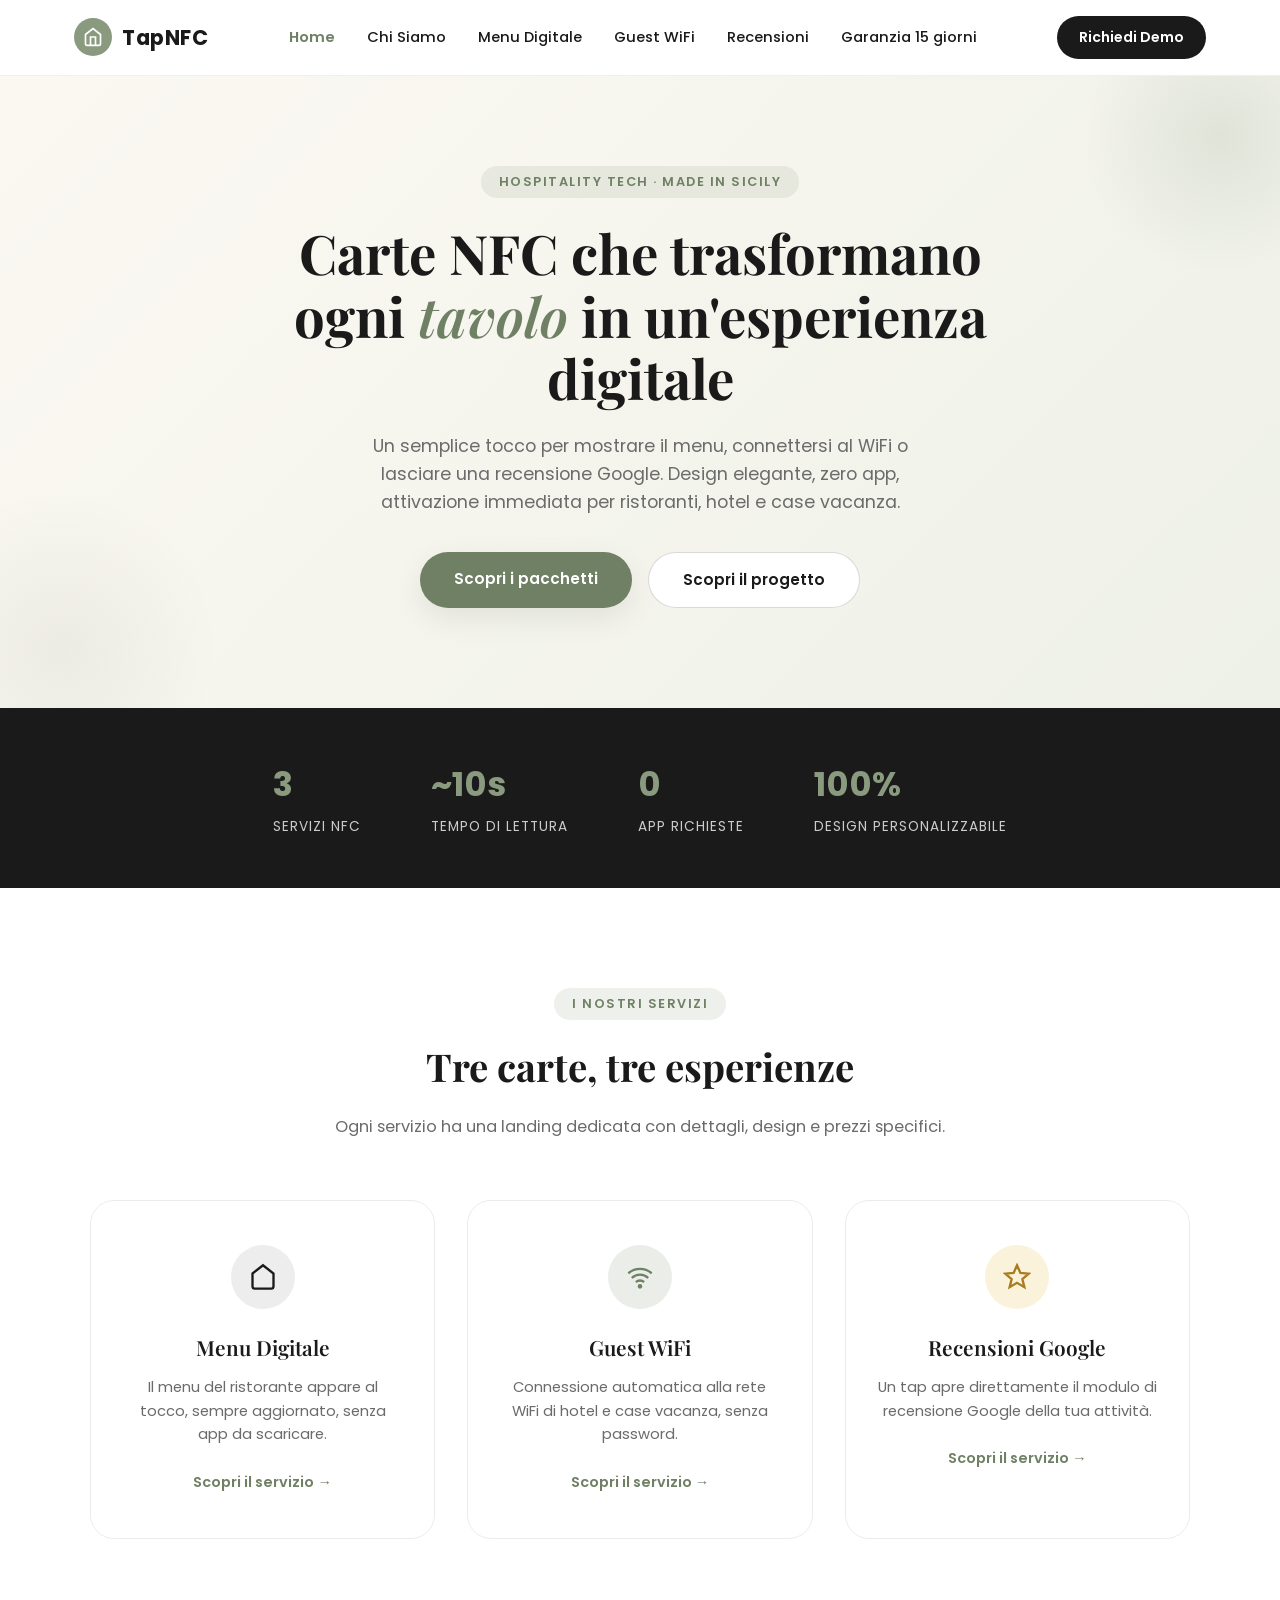
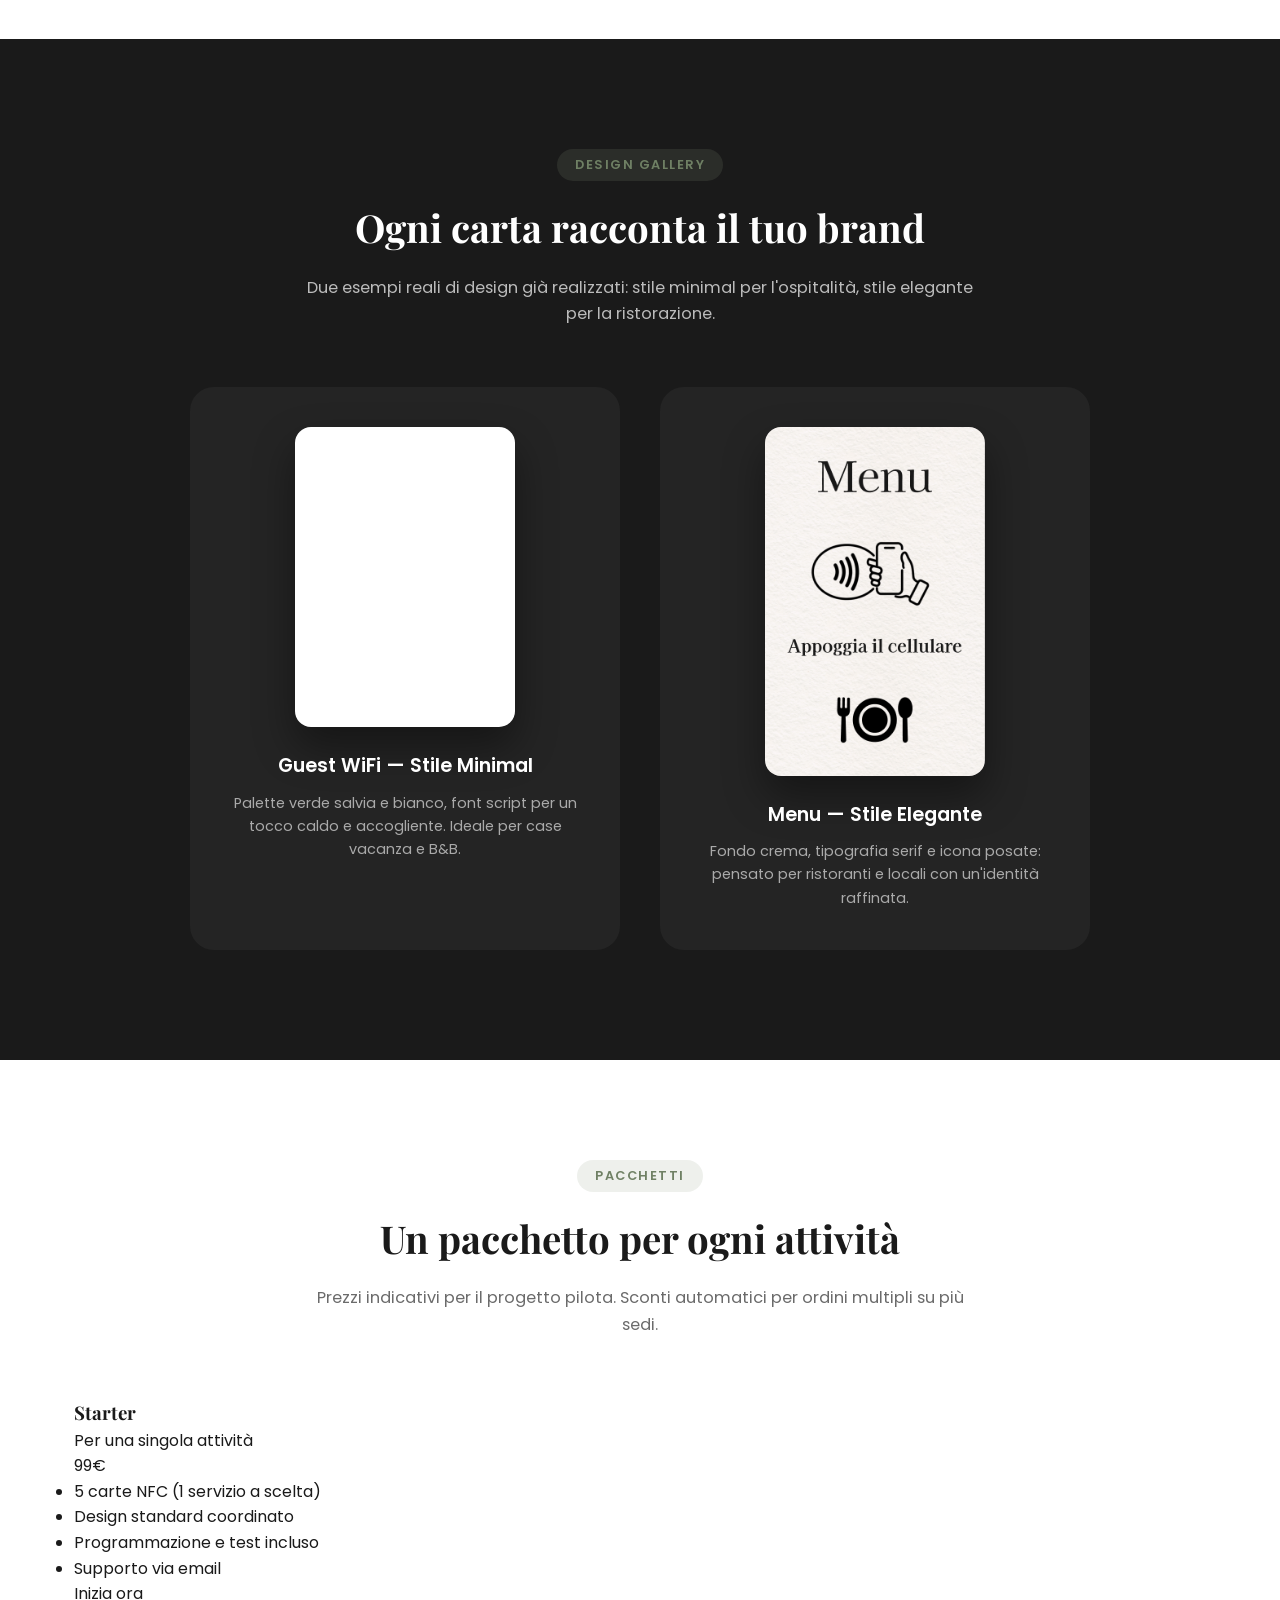
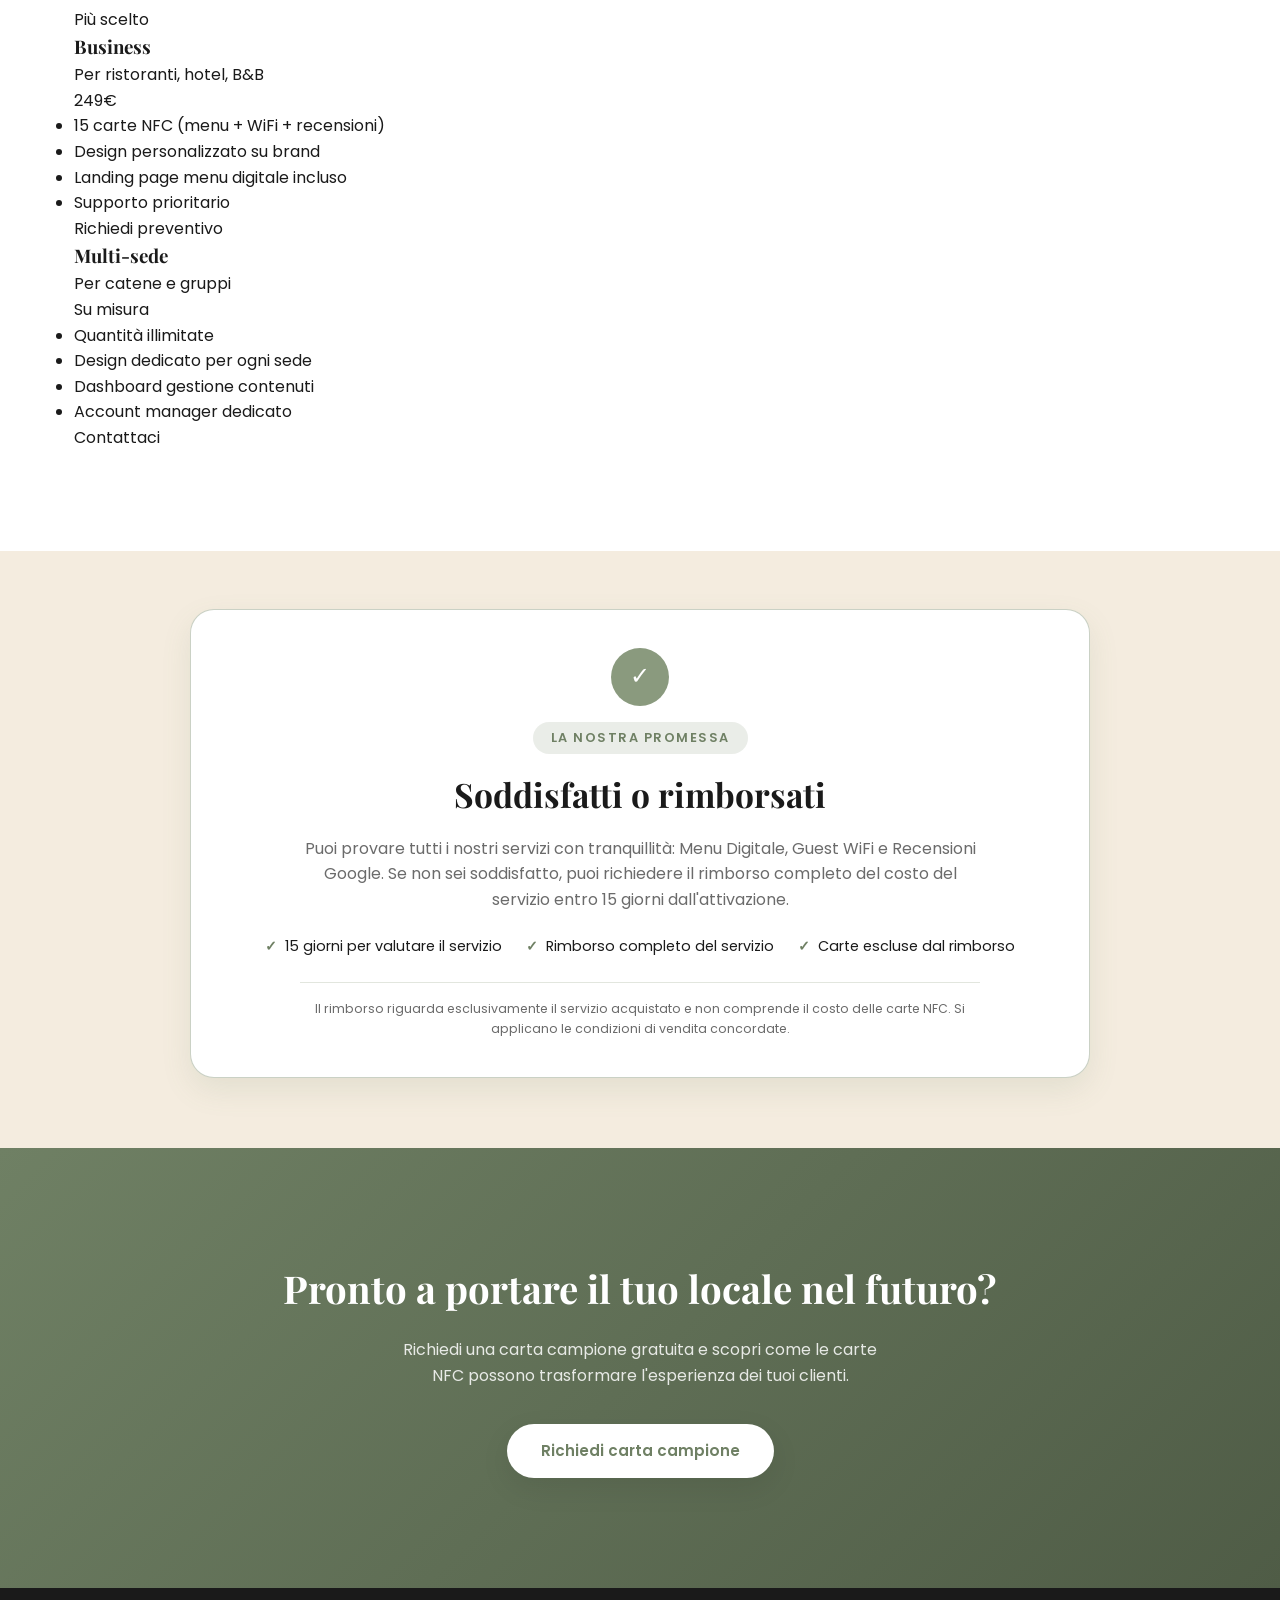
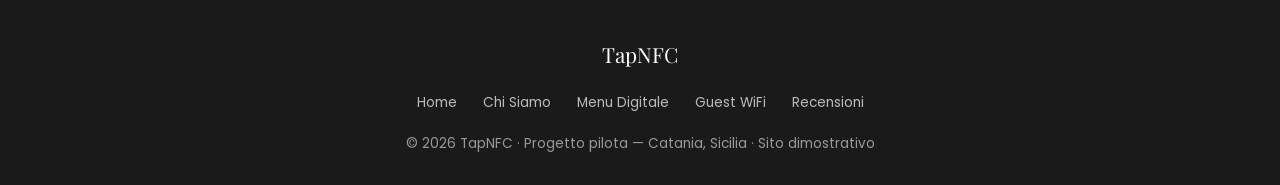
==== commit a715b4ef: "Update WiFi card asset and reading time" ====
--- a/index.html
+++ b/index.html
@@ -8,18 +8,18 @@
 <link href="https://fonts.googleapis.com/css2?family=Playfair+Display:wght@500;600;700&family=Poppins:wght@300;400;500;600;700&display=swap" rel="stylesheet">
 <link rel="stylesheet" href="shared.css">
 <style>
-.hero{background:linear-gradient(135deg,#fbf8f2 0%,#eef1e8 100%);padding:90px 24px 100px;text-align:center;position:relative;overflow:hidden}.hero::before{content:'';position:absolute;top:-80px;right:-80px;width:280px;height:280px;border-radius:50%;background:radial-gradient(circle,rgba(138,154,126,.18),transparent 70%)}.hero::after{content:'';position:absolute;bottom:-100px;left:-100px;width:320px;height:320px;border-radius:50%;background:radial-gradient(circle,rgba(26,26,26,.05),transparent 70%)}.hero h1{font-size:3.4rem;font-weight:700;line-height:1.15;margin-bottom:22px;max-width:820px;margin-left:auto;margin-right:auto}.hero h1 .script{font-style:italic;color:var(--sage-dark);font-weight:600}.hero p.subtitle{max-width:600px;margin:0 auto 36px;color:var(--gray);font-size:1.1rem}.hero-btns{display:flex;gap:16px;justify-content:center;flex-wrap:wrap}.stats{display:flex;justify-content:center;gap:70px;flex-wrap:wrap;padding:50px 24px;background:var(--black);color:white}.stat h3{font-size:2.1rem;color:var(--sage);font-family:'Poppins';font-weight:700}.stat p{font-size:.85rem;color:#ccc;margin-top:4px;text-transform:uppercase;letter-spacing:1px}.services-grid{display:grid;grid-template-columns:repeat(3,1fr);gap:32px;max-width:1100px;margin:0 auto}.service-tile{border-radius:24px;padding:44px 32px;text-align:center;border:1.5px solid rgba(0,0,0,.08);transition:transform .3s,box-shadow .3s;display:flex;flex-direction:column;align-items:center}.service-tile:hover{transform:translateY(-8px);box-shadow:var(--shadow)}.service-tile .icon-circle{width:64px;height:64px;border-radius:50%;display:flex;align-items:center;justify-content:center;margin-bottom:22px}.tile-menu .icon-circle{background:rgba(26,26,26,.08)}.tile-wifi .icon-circle{background:rgba(138,154,126,.18)}.tile-review .icon-circle{background:rgba(230,180,60,.18)}.service-tile h3{font-size:1.3rem;margin-bottom:12px;font-weight:600}.service-tile p{color:var(--gray);font-size:.92rem;margin-bottom:24px}.service-tile a{font-weight:600;color:var(--sage-dark);font-size:.9rem}.service-tile a::after{content:' →'}.showcase{background:var(--black);color:white;padding:110px 24px}.showcase .section-head h2,.showcase .section-head p{color:white}.showcase .section-head p{color:#bbb}.showcase-grid{display:grid;grid-template-columns:repeat(2,1fr);gap:40px;max-width:900px;margin:0 auto}.showcase-item{background:#242424;border-radius:24px;padding:40px 30px;display:flex;flex-direction:column;align-items:center;text-align:center;transition:transform .3s}.showcase-item:hover{transform:translateY(-8px)}.showcase-item img{width:220px;border-radius:16px;box-shadow:0 20px 40px rgba(0,0,0,.4);margin-bottom:24px}.showcase-item h4{font-size:1.2rem;margin-bottom:10px;font-weight:600}.showcase-item p{color:#aaa;font-size:.9rem}.pricing-grid{display:grid;grid-template-columns:repeat(3,1fr);gap:30px;max-width:1050px;margin:0 auto}.price-card{border:1.5px solid rgba(0,0,0,.08);border-radius:24px;padding:44px 32px;transition:transform .3s,box-shadow .3s;position:relative}.price-card.featured{background:var(--black);color:white;transform:scale(1.03)}.price-card:hover{transform:translateY(-6px)}.price-card.featured:hover{transform:scale(1.03) translateY(-6px)}.price-card .badge{position:absolute;top:-14px;right:28px;background:var(--sage);color:white;padding:6px 16px;border-radius:14px;font-size:.75rem;font-weight:700}.price-card h3{font-size:1.3rem;margin-bottom:6px;font-weight:600}.price-card .sub{color:var(--gray);font-size:.85rem;margin-bottom:24px}.price-card.featured .sub{color:#ccc}.price-card .price{font-size:2.4rem;font-weight:700;font-family:'Playfair Display';margin-bottom:24px}.price-card ul{list-style:none;margin-bottom:30px}.price-card ul li{padding:10px 0;border-top:1px solid rgba(0,0,0,.06);font-size:.9rem;display:flex;align-items:center;gap:10px}.price-card.featured ul li{border-top:1px solid rgba(255,255,255,.1)}.price-card .cta-btn{display:block;text-align:center;padding:13px;border-radius:30px;background:var(--sage-dark);color:white;font-weight:600;font-size:.9rem}.price-card.featured .cta-btn{background:var(--sage)}.price-card:not(.featured) .cta-btn{background:var(--black)}.guarantee{background:var(--cream);padding:58px 24px 70px}.guarantee-box{max-width:900px;margin:0 auto;background:var(--white);border:1.5px solid rgba(138,154,126,.45);border-radius:24px;padding:38px 42px;text-align:center;box-shadow:0 12px 30px rgba(111,128,100,.12)}.guarantee-icon{width:58px;height:58px;margin:0 auto 16px;border-radius:50%;background:var(--sage);color:#fff;display:flex;align-items:center;justify-content:center;font-size:1.5rem}.guarantee .eyebrow{background:rgba(138,154,126,.18);color:var(--sage-dark);margin-bottom:14px}.guarantee h2{font-size:2.1rem;margin-bottom:14px}.guarantee-box>p{color:var(--gray);max-width:680px;margin:0 auto 22px}.guarantee-points{display:flex;justify-content:center;gap:24px;flex-wrap:wrap;list-style:none;margin:22px auto 24px}.guarantee-points li{font-size:.9rem;display:flex;align-items:center;gap:8px}.guarantee-points li::before{content:'✓';color:var(--sage-dark);font-weight:700}.guarantee-note{font-size:.78rem!important;color:var(--gray)!important;border-top:1px solid rgba(138,154,126,.25);padding-top:16px;margin-bottom:0!important}.cta-section{background:linear-gradient(135deg,var(--sage-dark),#4f5c46);color:white;text-align:center;padding:110px 24px}.cta-section h2{font-size:2.4rem;margin-bottom:18px;font-weight:700}.cta-section p{max-width:500px;margin:0 auto 36px;color:rgba(255,255,255,.85)}.cta-section .btn-primary{background:white;color:var(--sage-dark)}.cta-section .btn-primary:hover{background:#f0f0f0}@media (max-width:900px){.services-grid{grid-template-columns:1fr}.showcase-grid{grid-template-columns:1fr}.pricing-grid{grid-template-columns:1fr}.hero h1{font-size:2.3rem}.stats{gap:40px}.guarantee-box{padding:32px 22px}.guarantee h2{font-size:1.8rem}}
+.hero{background:linear-gradient(135deg,#fbf8f2 0%,#eef1e8 100%);padding:90px 24px 100px;text-align:center;position:relative;overflow:hidden}.hero::before{content:'';position:absolute;top:-80px;right:-80px;width:280px;height:280px;border-radius:50%;background:radial-gradient(circle,rgba(138,154,126,.18),transparent 70%)}.hero::after{content:'';position:absolute;bottom:-100px;left:-100px;width:320px;height:320px;border-radius:50%;background:radial-gradient(circle,rgba(26,26,26,.05),transparent 70%)}.hero h1{font-size:3.4rem;font-weight:700;line-height:1.15;margin-bottom:22px;max-width:820px;margin-left:auto;margin-right:auto}.hero h1 .script{font-style:italic;color:var(--sage-dark);font-weight:600}.hero p.subtitle{max-width:600px;margin:0 auto 36px;color:var(--gray);font-size:1.1rem}.hero-btns{display:flex;gap:16px;justify-content:center;flex-wrap:wrap}.stats{display:flex;justify-content:center;gap:70px;flex-wrap:wrap;padding:50px 24px;background:var(--black);color:white}.stat h3{font-size:2.1rem;color:var(--sage);font-family:'Poppins';font-weight:700}.stat p{font-size:.85rem;color:#ccc;margin-top:4px;text-transform:uppercase;letter-spacing:1px}.services-grid{display:grid;grid-template-columns:repeat(3,1fr);gap:32px;max-width:1100px;margin:0 auto}.service-tile{border-radius:24px;padding:44px 32px;text-align:center;border:1.5px solid rgba(0,0,0,.08);transition:transform .3s,box-shadow .3s;display:flex;flex-direction:column;align-items:center}.service-tile:hover{transform:translateY(-8px);box-shadow:var(--shadow)}.service-tile .icon-circle{width:64px;height:64px;border-radius:50%;display:flex;align-items:center;justify-content:center;margin-bottom:22px}.tile-menu .icon-circle{background:rgba(26,26,26,.08)}.tile-wifi .icon-circle{background:rgba(138,154,126,.18)}.tile-review .icon-circle{background:rgba(230,180,60,.18)}.service-tile h3{font-size:1.3rem;margin-bottom:12px;font-weight:600}.service-tile p{color:var(--gray);font-size:.92rem;margin-bottom:24px}.service-tile a{font-weight:600;color:var(--sage-dark);font-size:.9rem}.service-tile a::after{content:' →'}.showcase{background:var(--black);color:white;padding:110px 24px}.showcase .section-head h2,.showcase .section-head p{color:white}.showcase .section-head p{color:#bbb}.showcase-grid{display:grid;grid-template-columns:repeat(2,1fr);gap:40px;max-width:900px;margin:0 auto}.showcase-item{background:#242424;border-radius:24px;padding:40px 30px;display:flex;flex-direction:column;align-items:center;text-align:center;transition:transform .3s}.showcase-item:hover{transform:translateY(-8px)}.showcase-item img{width:220px;border-radius:16px;box-shadow:0 20px 40px rgba(0,0,0,.4);margin-bottom:24px}.showcase-item h4{font-size:1.2rem;margin-bottom:10px;font-weight:600}.showcase-item p{color:#aaa;font-size:.9rem}.guarantee{background:var(--cream);padding:58px 24px 70px}.guarantee-box{max-width:900px;margin:0 auto;background:var(--white);border:1.5px solid rgba(138,154,126,.45);border-radius:24px;padding:38px 42px;text-align:center;box-shadow:0 12px 30px rgba(111,128,100,.12)}.guarantee-icon{width:58px;height:58px;margin:0 auto 16px;border-radius:50%;background:var(--sage);color:#fff;display:flex;align-items:center;justify-content:center;font-size:1.5rem}.guarantee .eyebrow{background:rgba(138,154,126,.18);color:var(--sage-dark);margin-bottom:14px}.guarantee h2{font-size:2.1rem;margin-bottom:14px}.guarantee-box>p{color:var(--gray);max-width:680px;margin:0 auto 22px}.guarantee-points{display:flex;justify-content:center;gap:24px;flex-wrap:wrap;list-style:none;margin:22px auto 24px}.guarantee-points li{font-size:.9rem;display:flex;align-items:center;gap:8px}.guarantee-points li::before{content:'✓';color:var(--sage-dark);font-weight:700}.guarantee-note{font-size:.78rem!important;color:var(--gray)!important;border-top:1px solid rgba(138,154,126,.25);padding-top:16px;margin-bottom:0!important}.cta-section{background:linear-gradient(135deg,var(--sage-dark),#4f5c46);color:white;text-align:center;padding:110px 24px}.cta-section h2{font-size:2.4rem;margin-bottom:18px;font-weight:700}.cta-section p{max-width:500px;margin:0 auto 36px;color:rgba(255,255,255,.85)}.cta-section .btn-primary{background:white;color:var(--sage-dark)}.cta-section .btn-primary:hover{background:#f0f0f0}@media (max-width:900px){.services-grid{grid-template-columns:1fr}.showcase-grid{grid-template-columns:1fr}.hero h1{font-size:2.3rem}.stats{gap:40px}.guarantee-box{padding:32px 22px}.guarantee h2{font-size:1.8rem}}
 </style>
 </head>
 <body>
 <header><nav><div class="logo"><div class="logo-icon"><svg viewBox="0 0 24 24" fill="none" stroke="white" stroke-width="2"><path d="M3 9l9-7 9 7v11a2 2 0 0 1-2 2H5a2 2 0 0 1-2-2z"/><path d="M9 22V12h6v10"/></svg></div>TapNFC</div><ul><li><a href="index.html" class="active">Home</a></li><li><a href="chi-siamo.html">Chi Siamo</a></li><li><a href="menu-digitale.html">Menu Digitale</a></li><li><a href="guest-wifi.html">Guest WiFi</a></li><li><a href="recensioni-google.html">Recensioni</a></li><li><a href="#guarantee">Garanzia 15 giorni</a></li></ul><a href="index.html#contact" class="nav-cta">Richiedi Demo</a></nav></header>
 <section class="hero"><div class="container"><span class="eyebrow">Hospitality Tech · Made in Sicily</span><h1>Carte NFC che trasformano<br> ogni <span class="script">tavolo</span> in un'esperienza digitale</h1><p class="subtitle">Un semplice tocco per mostrare il menu, connettersi al WiFi o lasciare una recensione Google. Design elegante, zero app, attivazione immediata per ristoranti, hotel e case vacanza.</p><div class="hero-btns"><a href="#pricing" class="btn-primary">Scopri i pacchetti</a><a href="chi-siamo.html" class="btn-secondary">Scopri il progetto</a></div></div></section>
-<div class="stats"><div class="stat"><h3>3</h3><p>Servizi NFC</p></div><div class="stat"><h3>&lt;1s</h3><p>Tempo di lettura</p></div><div class="stat"><h3>0</h3><p>App richieste</p></div><div class="stat"><h3>100%</h3><p>Design personalizzabile</p></div></div>
+<div class="stats"><div class="stat"><h3>3</h3><p>Servizi NFC</p></div><div class="stat"><h3>~10s</h3><p>Tempo di lettura</p></div><div class="stat"><h3>0</h3><p>App richieste</p></div><div class="stat"><h3>100%</h3><p>Design personalizzabile</p></div></div>
 <section><div class="container"><div class="section-head"><span class="eyebrow">I nostri servizi</span><h2>Tre carte, tre esperienze</h2><p>Ogni servizio ha una landing dedicata con dettagli, design e prezzi specifici.</p></div><div class="services-grid"><div class="service-tile tile-menu"><div class="icon-circle"><svg viewBox="0 0 24 24" width="28" height="28" fill="none" stroke="#1a1a1a" stroke-width="2"><path d="M3 9l9-7 9 7v11a2 2 0 0 1-2 2H5a2 2 0 0 1-2-2z"/></svg></div><h3>Menu Digitale</h3><p>Il menu del ristorante appare al tocco, sempre aggiornato, senza app da scaricare.</p><a href="menu-digitale.html">Scopri il servizio</a></div><div class="service-tile tile-wifi"><div class="icon-circle"><svg viewBox="0 0 24 24" width="28" height="28" fill="none" stroke="#6f8064" stroke-width="2"><path d="M2 8.82a15 15 0 0 1 20 0"/><path d="M5 12.859a10 10 0 0 1 14 0"/><path d="M8.5 16.429a5 5 0 0 1 7 0"/><circle cx="12" cy="20" r="1"/></svg></div><h3>Guest WiFi</h3><p>Connessione automatica alla rete WiFi di hotel e case vacanza, senza password.</p><a href="guest-wifi.html">Scopri il servizio</a></div><div class="service-tile tile-review"><div class="icon-circle"><svg viewBox="0 0 24 24" width="28" height="28" fill="none" stroke="#a97c1f" stroke-width="2"><path d="M12 2l2.9 6.5 7.1.6-5.4 4.7 1.7 6.9L12 17l-6.3 3.7 1.7-6.9L2 9.1l7.1-.6z"/></svg></div><h3>Recensioni Google</h3><p>Un tap apre direttamente il modulo di recensione Google della tua attività.</p><a href="recensioni-google.html">Scopri il servizio</a></div></div></div></section>
-<section class="showcase"><div class="container"><div class="section-head"><span class="eyebrow">Design gallery</span><h2>Ogni carta racconta il tuo brand</h2><p>Due esempi reali di design già realizzati: stile minimal per l'ospitalità, stile elegante per la ristorazione.</p></div><div class="showcase-grid"><div class="showcase-item"><img src="images/Green%20and%20White%20Minimal%20Guest%20WiFi%20Sign%20Document%20%282%29%20copia.png" alt="Design Guest WiFi"><h4>Guest WiFi — Stile Minimal</h4><p>Palette verde salvia e bianco, font script per un tocco caldo e accogliente. Ideale per case vacanza e B&amp;B.</p></div><div class="showcase-item"><img src="images/HQ_menu_fronte.png" alt="Design Menu Ristorante"><h4>Menu — Stile Elegante</h4><p>Fondo crema, tipografia serif e icona posate: pensato per ristoranti e locali con un'identità raffinata.</p></div></div></div></section>
+<section class="showcase"><div class="container"><div class="section-head"><span class="eyebrow">Design gallery</span><h2>Ogni carta racconta il tuo brand</h2><p>Due esempi reali di design già realizzati: stile minimal per l'ospitalità, stile elegante per la ristorazione.</p></div><div class="showcase-grid"><div class="showcase-item"><iframe src="images/HQ_WIFI_card.pdf" title="Carta Guest WiFi" style="width:220px;height:300px;border:0;border-radius:16px;box-shadow:0 20px 40px rgba(0,0,0,.4);margin-bottom:24px;background:#fff"></iframe><h4>Guest WiFi — Stile Minimal</h4><p>Palette verde salvia e bianco, font script per un tocco caldo e accogliente. Ideale per case vacanza e B&amp;B.</p></div><div class="showcase-item"><img src="images/HQ_menu_fronte.png" alt="Design Menu Ristorante"><h4>Menu — Stile Elegante</h4><p>Fondo crema, tipografia serif e icona posate: pensato per ristoranti e locali con un'identità raffinata.</p></div></div></div></section>
 <section id="pricing"><div class="container"><div class="section-head"><span class="eyebrow">Pacchetti</span><h2>Un pacchetto per ogni attività</h2><p>Prezzi indicativi per il progetto pilota. Sconti automatici per ordini multipli su più sedi.</p></div><div class="pricing-grid"><div class="price-card"><h3>Starter</h3><p class="sub">Per una singola attività</p><div class="price">99€</div><ul><li>5 carte NFC (1 servizio a scelta)</li><li>Design standard coordinato</li><li>Programmazione e test incluso</li><li>Supporto via email</li></ul><a href="#contact" class="cta-btn">Inizia ora</a></div><div class="price-card featured"><span class="badge">Più scelto</span><h3>Business</h3><p class="sub">Per ristoranti, hotel, B&amp;B</p><div class="price">249€</div><ul><li>15 carte NFC (menu + WiFi + recensioni)</li><li>Design personalizzato su brand</li><li>Landing page menu digitale incluso</li><li>Supporto prioritario</li></ul><a href="#contact" class="cta-btn">Richiedi preventivo</a></div><div class="price-card"><h3>Multi-sede</h3><p class="sub">Per catene e gruppi</p><div class="price">Su misura</div><ul><li>Quantità illimitate</li><li>Design dedicato per ogni sede</li><li>Dashboard gestione contenuti</li><li>Account manager dedicato</li></ul><a href="#contact" class="cta-btn">Contattaci</a></div></div></div></section>
 <section class="guarantee" id="guarantee"><div class="guarantee-box"><div class="guarantee-icon">✓</div><span class="eyebrow">La nostra promessa</span><h2>Soddisfatti o rimborsati</h2><p>Puoi provare tutti i nostri servizi con tranquillità: Menu Digitale, Guest WiFi e Recensioni Google. Se non sei soddisfatto, puoi richiedere il rimborso completo del costo del servizio entro 15 giorni dall'attivazione.</p><ul class="guarantee-points"><li>15 giorni per valutare il servizio</li><li>Rimborso completo del servizio</li><li>Carte escluse dal rimborso</li></ul><p class="guarantee-note">Il rimborso riguarda esclusivamente il servizio acquistato e non comprende il costo delle carte NFC. Si applicano le condizioni di vendita concordate.</p></div></section>
 <section class="cta-section" id="contact"><div class="container"><h2>Pronto a portare il tuo locale nel futuro?</h2><p>Richiedi una carta campione gratuita e scopri come le carte NFC possono trasformare l'esperienza dei tuoi clienti.</p><a href="mailto:info@tapnfc.it" class="btn-primary">Richiedi carta campione</a></div></section>
-<footer><div class="footer-logo">TapNFC</div><div class="footer-links"><a href="index.html">Home</a><a href="chi-siamo.html">Chi Siamo</a><a href="menu-digitale.html">Menu Digitale</a><a href="guest-wifi.html">Guest WiFi</a><a href="recensioni-google.html">Recensioni</a></div><p>&copy; 2026 TapNFC </p></footer>
+<footer><div class="footer-logo">TapNFC</div><div class="footer-links"><a href="index.html">Home</a><a href="chi-siamo.html">Chi Siamo</a><a href="menu-digitale.html">Menu Digitale</a><a href="guest-wifi.html">Guest WiFi</a><a href="recensioni-google.html">Recensioni</a></div><p>&copy; 2026 TapNFC · Progetto pilota — Catania, Sicilia · Sito dimostrativo</p></footer>
 </body>
-</html>
+</html>
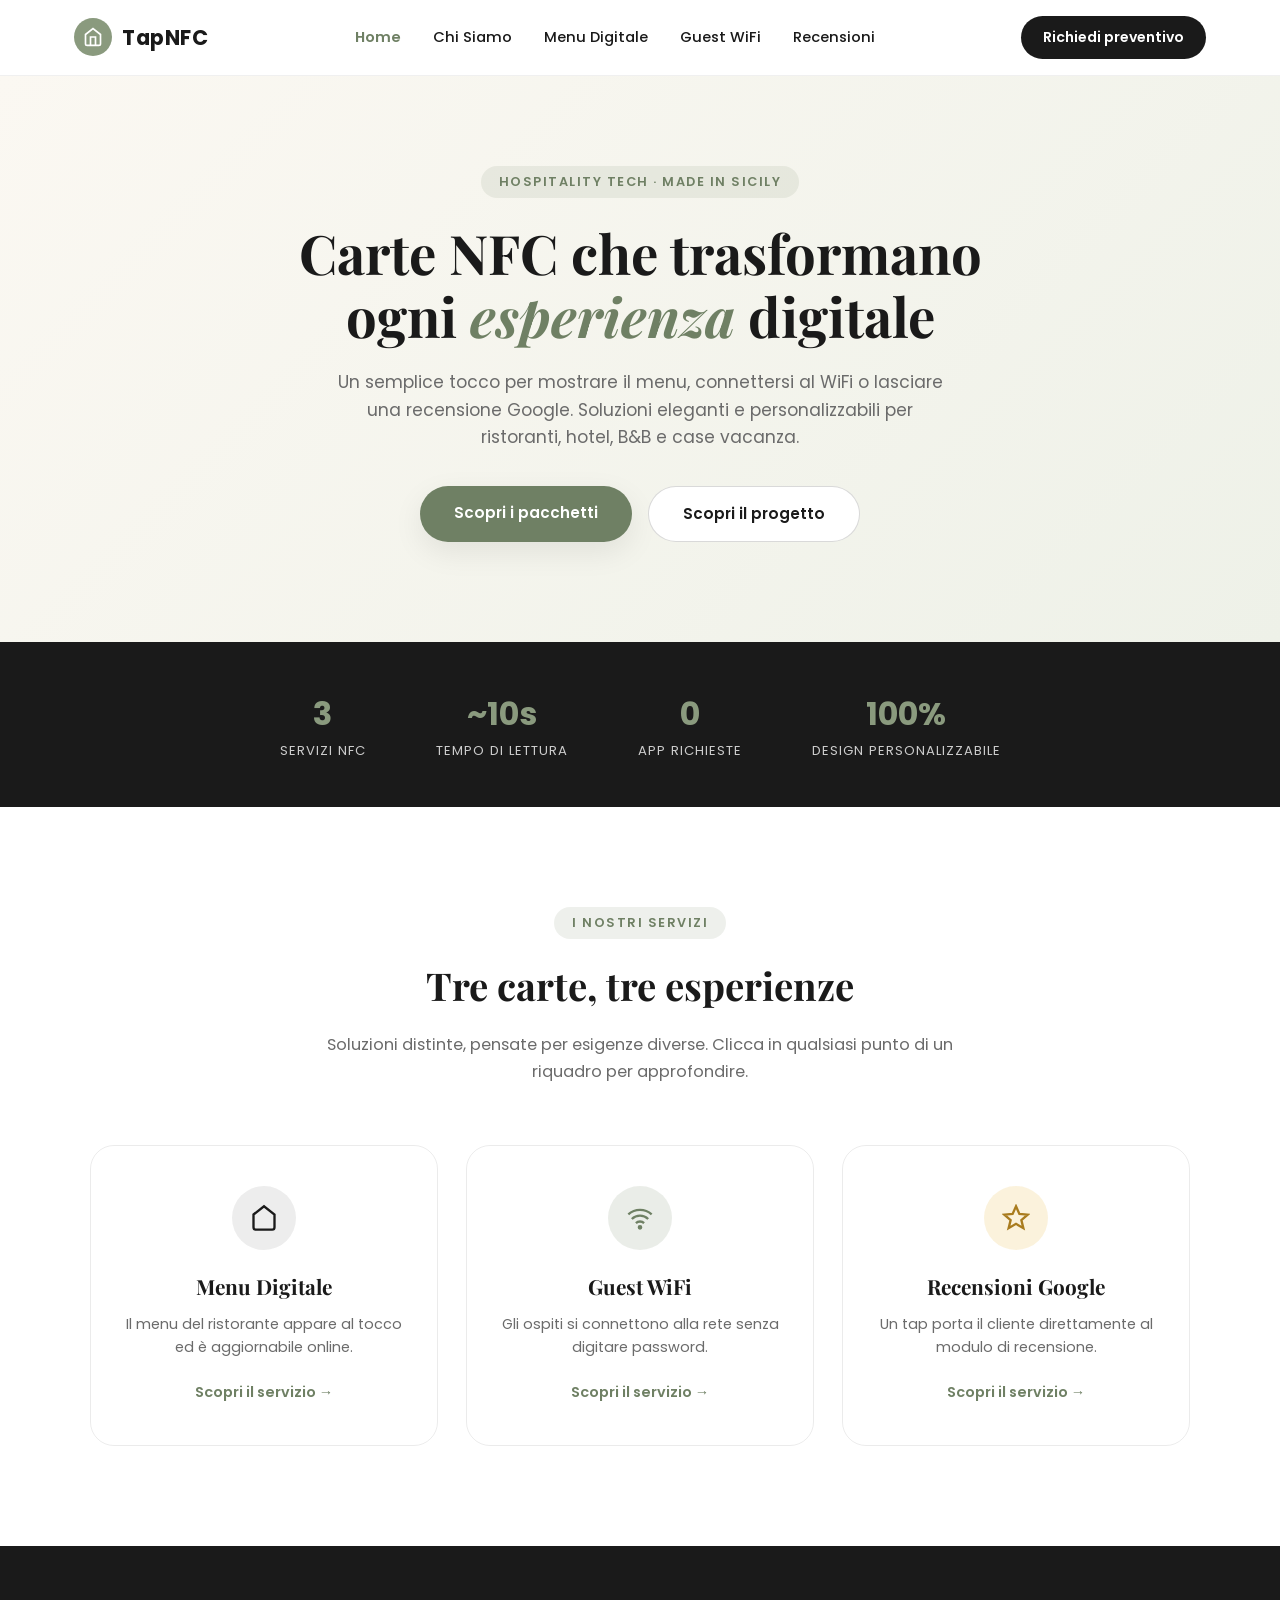
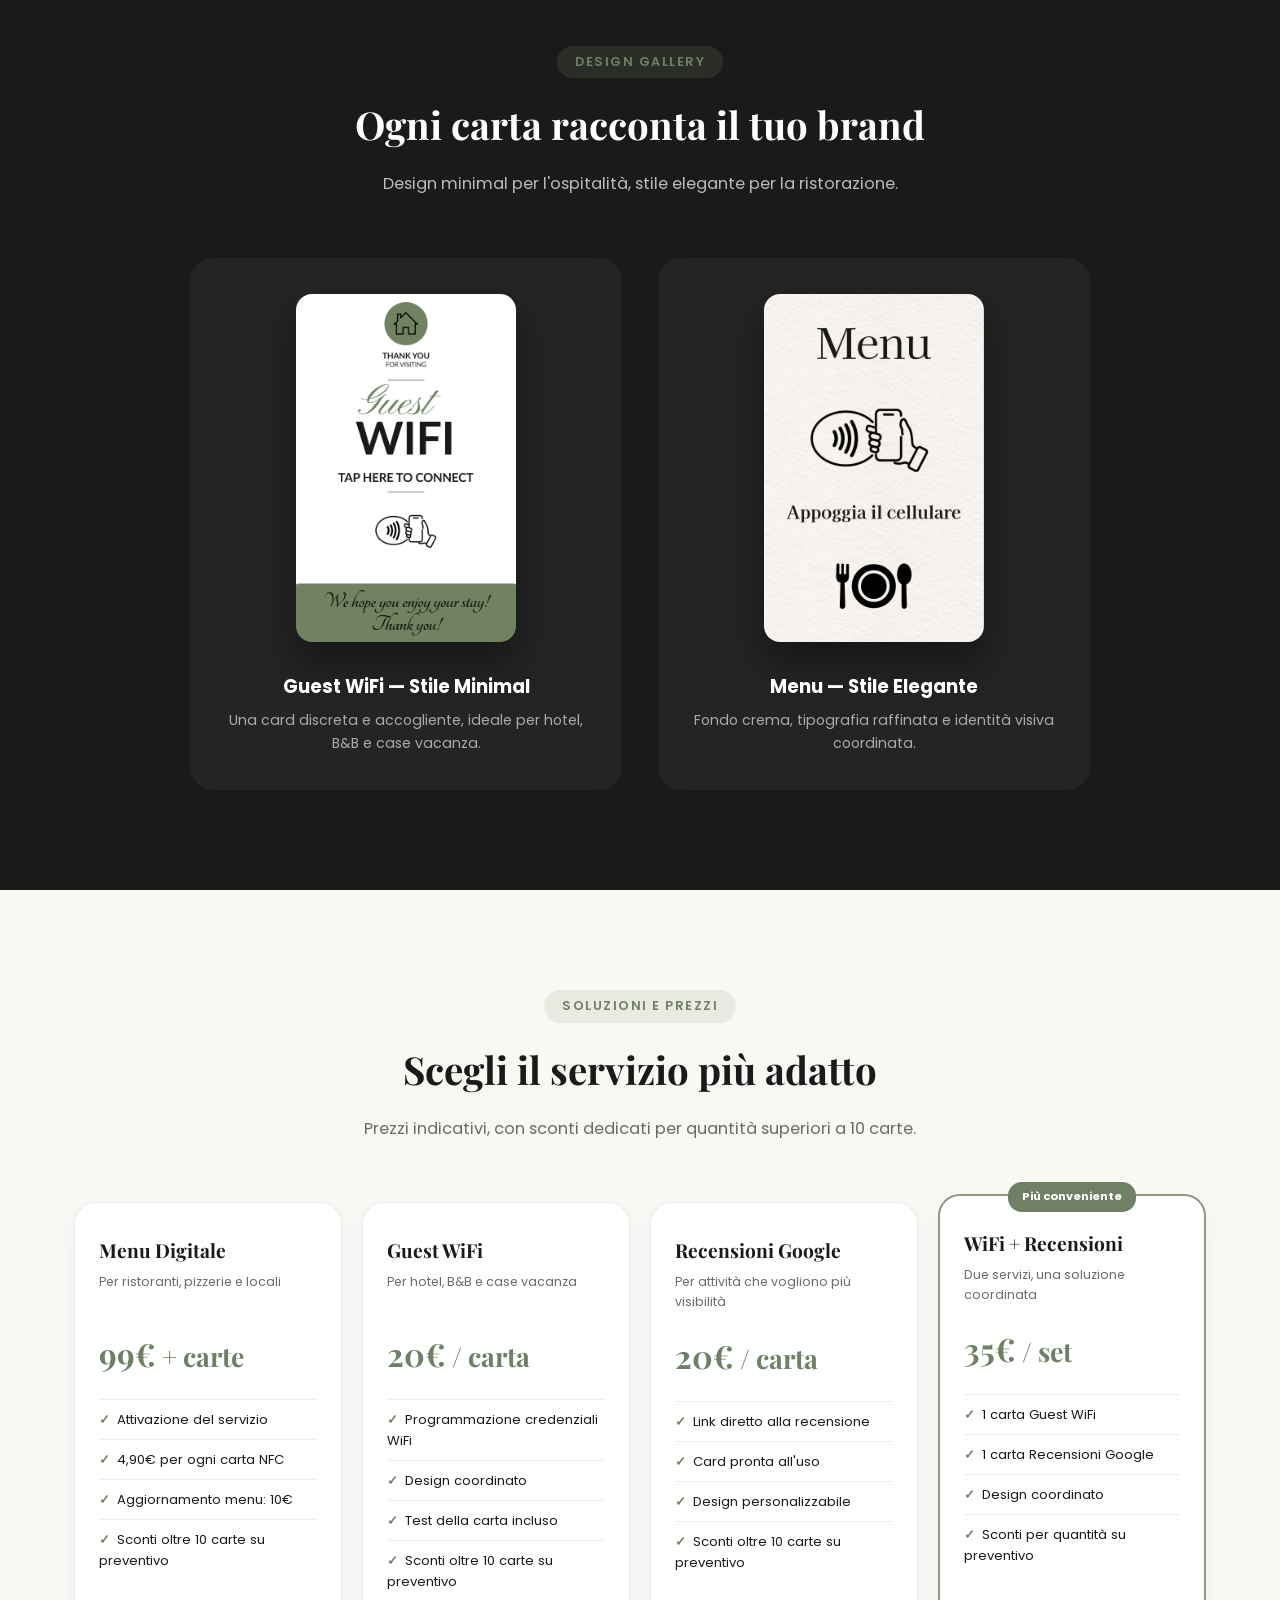
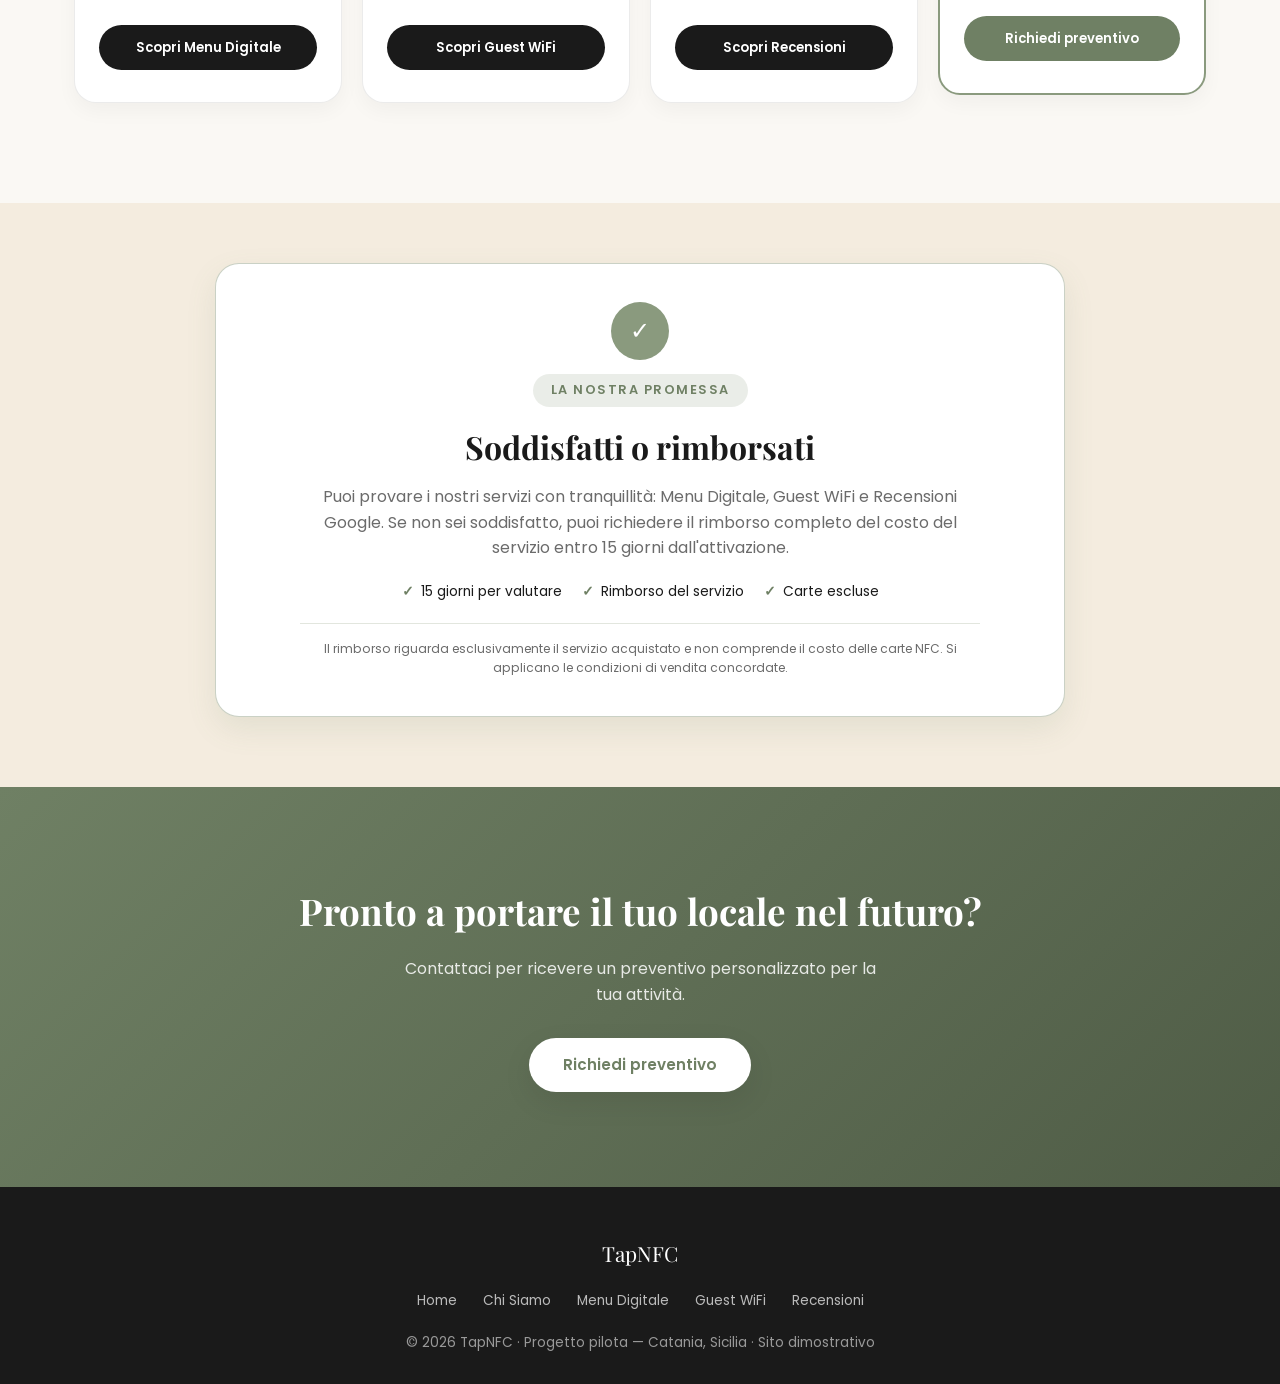
==== commit ed12e2a8: "Finalize customer-ready pricing and service presentation" ====
--- a/index.html
+++ b/index.html
@@ -1,25 +1,21 @@
 <!DOCTYPE html>
 <html lang="it">
 <head>
-<title>TapNFC | Carte NFC per Ristoranti, Hotel &amp; Case Vacanze</title>
-<meta charset="UTF-8">
-<meta name="viewport" content="width=device-width, initial-scale=1.0">
-<link rel="preconnect" href="https://fonts.googleapis.com">
-<link href="https://fonts.googleapis.com/css2?family=Playfair+Display:wght@500;600;700&family=Poppins:wght@300;400;500;600;700&display=swap" rel="stylesheet">
-<link rel="stylesheet" href="shared.css">
+<meta charset="UTF-8"><meta name="viewport" content="width=device-width, initial-scale=1.0"><title>TapNFC | Esperienze digitali con un semplice tocco</title>
+<link rel="preconnect" href="https://fonts.googleapis.com"><link href="https://fonts.googleapis.com/css2?family=Playfair+Display:wght@500;600;700&family=Poppins:wght@300;400;500;600;700&display=swap" rel="stylesheet"><link rel="stylesheet" href="shared.css">
 <style>
-.hero{background:linear-gradient(135deg,#fbf8f2 0%,#eef1e8 100%);padding:90px 24px 100px;text-align:center;position:relative;overflow:hidden}.hero::before{content:'';position:absolute;top:-80px;right:-80px;width:280px;height:280px;border-radius:50%;background:radial-gradient(circle,rgba(138,154,126,.18),transparent 70%)}.hero::after{content:'';position:absolute;bottom:-100px;left:-100px;width:320px;height:320px;border-radius:50%;background:radial-gradient(circle,rgba(26,26,26,.05),transparent 70%)}.hero h1{font-size:3.4rem;font-weight:700;line-height:1.15;margin-bottom:22px;max-width:820px;margin-left:auto;margin-right:auto}.hero h1 .script{font-style:italic;color:var(--sage-dark);font-weight:600}.hero p.subtitle{max-width:600px;margin:0 auto 36px;color:var(--gray);font-size:1.1rem}.hero-btns{display:flex;gap:16px;justify-content:center;flex-wrap:wrap}.stats{display:flex;justify-content:center;gap:70px;flex-wrap:wrap;padding:50px 24px;background:var(--black);color:white}.stat h3{font-size:2.1rem;color:var(--sage);font-family:'Poppins';font-weight:700}.stat p{font-size:.85rem;color:#ccc;margin-top:4px;text-transform:uppercase;letter-spacing:1px}.services-grid{display:grid;grid-template-columns:repeat(3,1fr);gap:32px;max-width:1100px;margin:0 auto}.service-tile{border-radius:24px;padding:44px 32px;text-align:center;border:1.5px solid rgba(0,0,0,.08);transition:transform .3s,box-shadow .3s;display:flex;flex-direction:column;align-items:center}.service-tile:hover{transform:translateY(-8px);box-shadow:var(--shadow)}.service-tile .icon-circle{width:64px;height:64px;border-radius:50%;display:flex;align-items:center;justify-content:center;margin-bottom:22px}.tile-menu .icon-circle{background:rgba(26,26,26,.08)}.tile-wifi .icon-circle{background:rgba(138,154,126,.18)}.tile-review .icon-circle{background:rgba(230,180,60,.18)}.service-tile h3{font-size:1.3rem;margin-bottom:12px;font-weight:600}.service-tile p{color:var(--gray);font-size:.92rem;margin-bottom:24px}.service-tile a{font-weight:600;color:var(--sage-dark);font-size:.9rem}.service-tile a::after{content:' →'}.showcase{background:var(--black);color:white;padding:110px 24px}.showcase .section-head h2,.showcase .section-head p{color:white}.showcase .section-head p{color:#bbb}.showcase-grid{display:grid;grid-template-columns:repeat(2,1fr);gap:40px;max-width:900px;margin:0 auto}.showcase-item{background:#242424;border-radius:24px;padding:40px 30px;display:flex;flex-direction:column;align-items:center;text-align:center;transition:transform .3s}.showcase-item:hover{transform:translateY(-8px)}.showcase-item img{width:220px;border-radius:16px;box-shadow:0 20px 40px rgba(0,0,0,.4);margin-bottom:24px}.showcase-item h4{font-size:1.2rem;margin-bottom:10px;font-weight:600}.showcase-item p{color:#aaa;font-size:.9rem}.guarantee{background:var(--cream);padding:58px 24px 70px}.guarantee-box{max-width:900px;margin:0 auto;background:var(--white);border:1.5px solid rgba(138,154,126,.45);border-radius:24px;padding:38px 42px;text-align:center;box-shadow:0 12px 30px rgba(111,128,100,.12)}.guarantee-icon{width:58px;height:58px;margin:0 auto 16px;border-radius:50%;background:var(--sage);color:#fff;display:flex;align-items:center;justify-content:center;font-size:1.5rem}.guarantee .eyebrow{background:rgba(138,154,126,.18);color:var(--sage-dark);margin-bottom:14px}.guarantee h2{font-size:2.1rem;margin-bottom:14px}.guarantee-box>p{color:var(--gray);max-width:680px;margin:0 auto 22px}.guarantee-points{display:flex;justify-content:center;gap:24px;flex-wrap:wrap;list-style:none;margin:22px auto 24px}.guarantee-points li{font-size:.9rem;display:flex;align-items:center;gap:8px}.guarantee-points li::before{content:'✓';color:var(--sage-dark);font-weight:700}.guarantee-note{font-size:.78rem!important;color:var(--gray)!important;border-top:1px solid rgba(138,154,126,.25);padding-top:16px;margin-bottom:0!important}.cta-section{background:linear-gradient(135deg,var(--sage-dark),#4f5c46);color:white;text-align:center;padding:110px 24px}.cta-section h2{font-size:2.4rem;margin-bottom:18px;font-weight:700}.cta-section p{max-width:500px;margin:0 auto 36px;color:rgba(255,255,255,.85)}.cta-section .btn-primary{background:white;color:var(--sage-dark)}.cta-section .btn-primary:hover{background:#f0f0f0}@media (max-width:900px){.services-grid{grid-template-columns:1fr}.showcase-grid{grid-template-columns:1fr}.hero h1{font-size:2.3rem}.stats{gap:40px}.guarantee-box{padding:32px 22px}.guarantee h2{font-size:1.8rem}}
+.hero{background:linear-gradient(135deg,#fbf8f2,#eef1e8);padding:90px 24px 100px;text-align:center;position:relative;overflow:hidden}.hero h1{font-size:3.4rem;line-height:1.15;max-width:820px;margin:0 auto 22px}.hero h1 .script{font-style:italic;color:var(--sage-dark)}.hero p{max-width:620px;margin:0 auto 34px;color:var(--gray);font-size:1.08rem}.hero-btns{display:flex;gap:16px;justify-content:center;flex-wrap:wrap}.stats{display:flex;justify-content:center;gap:70px;flex-wrap:wrap;padding:46px 24px;background:var(--black);color:#fff}.stat{text-align:center}.stat h3{font-size:2rem;color:var(--sage);font-family:Poppins}.stat p{font-size:.82rem;color:#ccc;text-transform:uppercase;letter-spacing:1px}.services{padding:100px 24px}.services-grid{display:grid;grid-template-columns:repeat(3,1fr);gap:28px;max-width:1100px;margin:auto}.service-tile{display:block;border-radius:24px;padding:40px 30px;text-align:center;border:1.5px solid rgba(0,0,0,.08);transition:.3s}.service-tile:hover{transform:translateY(-8px);box-shadow:var(--shadow)}.service-tile .icon-circle{width:64px;height:64px;border-radius:50%;display:flex;align-items:center;justify-content:center;margin:0 auto 20px}.tile-menu .icon-circle{background:rgba(26,26,26,.08)}.tile-wifi .icon-circle{background:rgba(138,154,126,.18)}.tile-review .icon-circle{background:rgba(230,180,60,.18)}.service-tile h3{font-size:1.3rem;margin-bottom:10px}.service-tile p{color:var(--gray);font-size:.9rem;margin-bottom:20px}.service-tile .link{color:var(--sage-dark);font-weight:600;font-size:.9rem}.showcase{background:var(--black);color:#fff;padding:100px 24px}.showcase .section-head h2,.showcase .section-head p{color:#fff}.showcase .section-head p{color:#bbb}.showcase-grid{display:grid;grid-template-columns:repeat(2,1fr);gap:36px;max-width:900px;margin:auto}.showcase-item{background:#242424;border-radius:24px;padding:36px 28px;text-align:center}.showcase-item img{width:220px;border-radius:16px;box-shadow:0 20px 40px rgba(0,0,0,.4);margin-bottom:22px}.showcase-item h4{font-size:1.15rem;margin-bottom:8px}.showcase-item p{color:#aaa;font-size:.88rem}.pricing{padding:100px 24px;background:#faf8f4}.pricing-grid{display:grid;grid-template-columns:repeat(4,1fr);gap:20px;max-width:1180px;margin:auto}.price-card{background:#fff;border:1px solid rgba(0,0,0,.08);border-radius:22px;padding:32px 24px;display:flex;flex-direction:column;position:relative;box-shadow:0 8px 20px rgba(0,0,0,.04)}.price-card.featured{border:2px solid var(--sage);transform:translateY(-8px)}.price-card .badge{position:absolute;top:-14px;left:50%;transform:translateX(-50%);background:var(--sage-dark);color:#fff;padding:6px 14px;border-radius:14px;font-size:.7rem;font-weight:700;white-space:nowrap}.price-card h3{font-size:1.2rem;margin-bottom:6px}.price-card .audience{font-size:.78rem;color:var(--gray);min-height:38px}.price-card .price{font-size:2rem;font-family:'Playfair Display';font-weight:700;margin:18px 0 20px;color:var(--sage-dark)}.price-card ul{list-style:none;margin-bottom:24px;flex:1}.price-card li{font-size:.82rem;padding:9px 0;border-top:1px solid rgba(0,0,0,.07)}.price-card li::before{content:'✓';color:var(--sage-dark);font-weight:700;margin-right:7px}.price-card .cta-btn{display:block;text-align:center;background:var(--black);color:#fff;border-radius:25px;padding:12px;font-size:.82rem;font-weight:600}.price-card.featured .cta-btn{background:var(--sage-dark)}.guarantee{background:var(--cream);padding:60px 24px 70px}.guarantee-box{max-width:850px;margin:auto;background:#fff;border:1.5px solid rgba(138,154,126,.45);border-radius:24px;padding:38px 42px;text-align:center;box-shadow:0 12px 30px rgba(111,128,100,.12)}.guarantee-icon{width:58px;height:58px;margin:0 auto 14px;border-radius:50%;background:var(--sage);color:#fff;display:flex;align-items:center;justify-content:center;font-size:1.5rem}.guarantee .eyebrow{background:rgba(138,154,126,.18);color:var(--sage-dark);margin-bottom:14px}.guarantee h2{font-size:2rem;margin-bottom:12px}.guarantee-box>p{color:var(--gray);max-width:680px;margin:0 auto 20px}.guarantee-points{display:flex;justify-content:center;gap:20px;flex-wrap:wrap;list-style:none;margin:20px auto}.guarantee-points li{font-size:.86rem}.guarantee-points li::before{content:'✓';color:var(--sage-dark);font-weight:700;margin-right:7px}.guarantee-note{font-size:.76rem!important;border-top:1px solid rgba(138,154,126,.25);padding-top:15px;margin-bottom:0!important}.cta-section{background:linear-gradient(135deg,var(--sage-dark),#4f5c46);color:#fff;text-align:center;padding:95px 24px}.cta-section h2{font-size:2.3rem;margin-bottom:16px}.cta-section p{max-width:500px;margin:0 auto 30px;color:rgba(255,255,255,.85)}.cta-section .btn-primary{background:#fff;color:var(--sage-dark)}@media(max-width:1050px){.pricing-grid{grid-template-columns:repeat(2,1fr)}}@media(max-width:900px){.services-grid,.showcase-grid{grid-template-columns:1fr}.hero h1{font-size:2.3rem}.stats{gap:38px}}@media(max-width:560px){.pricing-grid{grid-template-columns:1fr}.price-card.featured{transform:none}.guarantee-box{padding:32px 22px}}
 </style>
 </head>
 <body>
-<header><nav><div class="logo"><div class="logo-icon"><svg viewBox="0 0 24 24" fill="none" stroke="white" stroke-width="2"><path d="M3 9l9-7 9 7v11a2 2 0 0 1-2 2H5a2 2 0 0 1-2-2z"/><path d="M9 22V12h6v10"/></svg></div>TapNFC</div><ul><li><a href="index.html" class="active">Home</a></li><li><a href="chi-siamo.html">Chi Siamo</a></li><li><a href="menu-digitale.html">Menu Digitale</a></li><li><a href="guest-wifi.html">Guest WiFi</a></li><li><a href="recensioni-google.html">Recensioni</a></li><li><a href="#guarantee">Garanzia 15 giorni</a></li></ul><a href="index.html#contact" class="nav-cta">Richiedi Demo</a></nav></header>
-<section class="hero"><div class="container"><span class="eyebrow">Hospitality Tech · Made in Sicily</span><h1>Carte NFC che trasformano<br> ogni <span class="script">tavolo</span> in un'esperienza digitale</h1><p class="subtitle">Un semplice tocco per mostrare il menu, connettersi al WiFi o lasciare una recensione Google. Design elegante, zero app, attivazione immediata per ristoranti, hotel e case vacanza.</p><div class="hero-btns"><a href="#pricing" class="btn-primary">Scopri i pacchetti</a><a href="chi-siamo.html" class="btn-secondary">Scopri il progetto</a></div></div></section>
+<header><nav><div class="logo"><div class="logo-icon"><svg viewBox="0 0 24 24" fill="none" stroke="white" stroke-width="2"><path d="M3 9l9-7 9 7v11a2 2 0 0 1-2 2H5a2 2 0 0 1-2-2z"/><path d="M9 22V12h6v10"/></svg></div>TapNFC</div><ul><li><a href="index.html" class="active">Home</a></li><li><a href="chi-siamo.html">Chi Siamo</a></li><li><a href="menu-digitale.html">Menu Digitale</a></li><li><a href="guest-wifi.html">Guest WiFi</a></li><li><a href="recensioni-google.html">Recensioni</a></li></ul><a href="index.html#contact" class="nav-cta">Richiedi preventivo</a></nav></header>
+<section class="hero"><div class="container"><span class="eyebrow">Hospitality Tech · Made in Sicily</span><h1>Carte NFC che trasformano<br>ogni <span class="script">esperienza</span> digitale</h1><p>Un semplice tocco per mostrare il menu, connettersi al WiFi o lasciare una recensione Google. Soluzioni eleganti e personalizzabili per ristoranti, hotel, B&amp;B e case vacanza.</p><div class="hero-btns"><a href="#pricing" class="btn-primary">Scopri i pacchetti</a><a href="chi-siamo.html" class="btn-secondary">Scopri il progetto</a></div></div></section>
 <div class="stats"><div class="stat"><h3>3</h3><p>Servizi NFC</p></div><div class="stat"><h3>~10s</h3><p>Tempo di lettura</p></div><div class="stat"><h3>0</h3><p>App richieste</p></div><div class="stat"><h3>100%</h3><p>Design personalizzabile</p></div></div>
-<section><div class="container"><div class="section-head"><span class="eyebrow">I nostri servizi</span><h2>Tre carte, tre esperienze</h2><p>Ogni servizio ha una landing dedicata con dettagli, design e prezzi specifici.</p></div><div class="services-grid"><div class="service-tile tile-menu"><div class="icon-circle"><svg viewBox="0 0 24 24" width="28" height="28" fill="none" stroke="#1a1a1a" stroke-width="2"><path d="M3 9l9-7 9 7v11a2 2 0 0 1-2 2H5a2 2 0 0 1-2-2z"/></svg></div><h3>Menu Digitale</h3><p>Il menu del ristorante appare al tocco, sempre aggiornato, senza app da scaricare.</p><a href="menu-digitale.html">Scopri il servizio</a></div><div class="service-tile tile-wifi"><div class="icon-circle"><svg viewBox="0 0 24 24" width="28" height="28" fill="none" stroke="#6f8064" stroke-width="2"><path d="M2 8.82a15 15 0 0 1 20 0"/><path d="M5 12.859a10 10 0 0 1 14 0"/><path d="M8.5 16.429a5 5 0 0 1 7 0"/><circle cx="12" cy="20" r="1"/></svg></div><h3>Guest WiFi</h3><p>Connessione automatica alla rete WiFi di hotel e case vacanza, senza password.</p><a href="guest-wifi.html">Scopri il servizio</a></div><div class="service-tile tile-review"><div class="icon-circle"><svg viewBox="0 0 24 24" width="28" height="28" fill="none" stroke="#a97c1f" stroke-width="2"><path d="M12 2l2.9 6.5 7.1.6-5.4 4.7 1.7 6.9L12 17l-6.3 3.7 1.7-6.9L2 9.1l7.1-.6z"/></svg></div><h3>Recensioni Google</h3><p>Un tap apre direttamente il modulo di recensione Google della tua attività.</p><a href="recensioni-google.html">Scopri il servizio</a></div></div></div></section>
-<section class="showcase"><div class="container"><div class="section-head"><span class="eyebrow">Design gallery</span><h2>Ogni carta racconta il tuo brand</h2><p>Due esempi reali di design già realizzati: stile minimal per l'ospitalità, stile elegante per la ristorazione.</p></div><div class="showcase-grid"><div class="showcase-item"><iframe src="images/HQ_WIFI_card.pdf" title="Carta Guest WiFi" style="width:220px;height:300px;border:0;border-radius:16px;box-shadow:0 20px 40px rgba(0,0,0,.4);margin-bottom:24px;background:#fff"></iframe><h4>Guest WiFi — Stile Minimal</h4><p>Palette verde salvia e bianco, font script per un tocco caldo e accogliente. Ideale per case vacanza e B&amp;B.</p></div><div class="showcase-item"><img src="images/HQ_menu_fronte.png" alt="Design Menu Ristorante"><h4>Menu — Stile Elegante</h4><p>Fondo crema, tipografia serif e icona posate: pensato per ristoranti e locali con un'identità raffinata.</p></div></div></div></section>
-<section id="pricing"><div class="container"><div class="section-head"><span class="eyebrow">Pacchetti</span><h2>Un pacchetto per ogni attività</h2><p>Prezzi indicativi per il progetto pilota. Sconti automatici per ordini multipli su più sedi.</p></div><div class="pricing-grid"><div class="price-card"><h3>Starter</h3><p class="sub">Per una singola attività</p><div class="price">99€</div><ul><li>5 carte NFC (1 servizio a scelta)</li><li>Design standard coordinato</li><li>Programmazione e test incluso</li><li>Supporto via email</li></ul><a href="#contact" class="cta-btn">Inizia ora</a></div><div class="price-card featured"><span class="badge">Più scelto</span><h3>Business</h3><p class="sub">Per ristoranti, hotel, B&amp;B</p><div class="price">249€</div><ul><li>15 carte NFC (menu + WiFi + recensioni)</li><li>Design personalizzato su brand</li><li>Landing page menu digitale incluso</li><li>Supporto prioritario</li></ul><a href="#contact" class="cta-btn">Richiedi preventivo</a></div><div class="price-card"><h3>Multi-sede</h3><p class="sub">Per catene e gruppi</p><div class="price">Su misura</div><ul><li>Quantità illimitate</li><li>Design dedicato per ogni sede</li><li>Dashboard gestione contenuti</li><li>Account manager dedicato</li></ul><a href="#contact" class="cta-btn">Contattaci</a></div></div></div></section>
-<section class="guarantee" id="guarantee"><div class="guarantee-box"><div class="guarantee-icon">✓</div><span class="eyebrow">La nostra promessa</span><h2>Soddisfatti o rimborsati</h2><p>Puoi provare tutti i nostri servizi con tranquillità: Menu Digitale, Guest WiFi e Recensioni Google. Se non sei soddisfatto, puoi richiedere il rimborso completo del costo del servizio entro 15 giorni dall'attivazione.</p><ul class="guarantee-points"><li>15 giorni per valutare il servizio</li><li>Rimborso completo del servizio</li><li>Carte escluse dal rimborso</li></ul><p class="guarantee-note">Il rimborso riguarda esclusivamente il servizio acquistato e non comprende il costo delle carte NFC. Si applicano le condizioni di vendita concordate.</p></div></section>
-<section class="cta-section" id="contact"><div class="container"><h2>Pronto a portare il tuo locale nel futuro?</h2><p>Richiedi una carta campione gratuita e scopri come le carte NFC possono trasformare l'esperienza dei tuoi clienti.</p><a href="mailto:info@tapnfc.it" class="btn-primary">Richiedi carta campione</a></div></section>
+<section class="services"><div class="container"><div class="section-head"><span class="eyebrow">I nostri servizi</span><h2>Tre carte, tre esperienze</h2><p>Soluzioni distinte, pensate per esigenze diverse. Clicca in qualsiasi punto di un riquadro per approfondire.</p></div><div class="services-grid"><a class="service-tile tile-menu" href="menu-digitale.html"><div class="icon-circle"><svg viewBox="0 0 24 24" width="28" height="28" fill="none" stroke="#1a1a1a" stroke-width="2"><path d="M3 9l9-7 9 7v11a2 2 0 0 1-2 2H5a2 2 0 0 1-2-2z"/></svg></div><h3>Menu Digitale</h3><p>Il menu del ristorante appare al tocco ed è aggiornabile online.</p><span class="link">Scopri il servizio →</span></a><a class="service-tile tile-wifi" href="guest-wifi.html"><div class="icon-circle"><svg viewBox="0 0 24 24" width="28" height="28" fill="none" stroke="#6f8064" stroke-width="2"><path d="M2 8.82a15 15 0 0 1 20 0"/><path d="M5 12.859a10 10 0 0 1 14 0"/><path d="M8.5 16.429a5 5 0 0 1 7 0"/><circle cx="12" cy="20" r="1"/></svg></div><h3>Guest WiFi</h3><p>Gli ospiti si connettono alla rete senza digitare password.</p><span class="link">Scopri il servizio →</span></a><a class="service-tile tile-review" href="recensioni-google.html"><div class="icon-circle"><svg viewBox="0 0 24 24" width="28" height="28" fill="none" stroke="#a97c1f" stroke-width="2"><path d="M12 2l2.9 6.5 7.1.6-5.4 4.7 1.7 6.9L12 17l-6.3 3.7 1.7-6.9L2 9.1l7.1-.6z"/></svg></div><h3>Recensioni Google</h3><p>Un tap porta il cliente direttamente al modulo di recensione.</p><span class="link">Scopri il servizio →</span></a></div></div></section>
+<section class="showcase"><div class="container"><div class="section-head"><span class="eyebrow">Design gallery</span><h2>Ogni carta racconta il tuo brand</h2><p>Design minimal per l'ospitalità, stile elegante per la ristorazione.</p></div><div class="showcase-grid"><div class="showcase-item"><img src="images/HQ_WIFI_card.png" alt="Design Guest WiFi"><h4>Guest WiFi — Stile Minimal</h4><p>Una card discreta e accogliente, ideale per hotel, B&amp;B e case vacanza.</p></div><div class="showcase-item"><img src="images/HQ_menu_fronte.png" alt="Design Menu Ristorante"><h4>Menu — Stile Elegante</h4><p>Fondo crema, tipografia raffinata e identità visiva coordinata.</p></div></div></div></section>
+<section class="pricing" id="pricing"><div class="container"><div class="section-head"><span class="eyebrow">Soluzioni e prezzi</span><h2>Scegli il servizio più adatto</h2><p>Prezzi indicativi, con sconti dedicati per quantità superiori a 10 carte.</p></div><div class="pricing-grid"><div class="price-card"><h3>Menu Digitale</h3><p class="audience">Per ristoranti, pizzerie e locali</p><div class="price">99€ <small>+ carte</small></div><ul><li>Attivazione del servizio</li><li>4,90€ per ogni carta NFC</li><li>Aggiornamento menu: 10€</li><li>Sconti oltre 10 carte su preventivo</li></ul><a href="menu-digitale.html" class="cta-btn">Scopri Menu Digitale</a></div><div class="price-card"><h3>Guest WiFi</h3><p class="audience">Per hotel, B&amp;B e case vacanza</p><div class="price">20€ <small>/ carta</small></div><ul><li>Programmazione credenziali WiFi</li><li>Design coordinato</li><li>Test della carta incluso</li><li>Sconti oltre 10 carte su preventivo</li></ul><a href="guest-wifi.html" class="cta-btn">Scopri Guest WiFi</a></div><div class="price-card"><h3>Recensioni Google</h3><p class="audience">Per attività che vogliono più visibilità</p><div class="price">20€ <small>/ carta</small></div><ul><li>Link diretto alla recensione</li><li>Card pronta all'uso</li><li>Design personalizzabile</li><li>Sconti oltre 10 carte su preventivo</li></ul><a href="recensioni-google.html" class="cta-btn">Scopri Recensioni</a></div><div class="price-card featured"><span class="badge">Più conveniente</span><h3>WiFi + Recensioni</h3><p class="audience">Due servizi, una soluzione coordinata</p><div class="price">35€ <small>/ set</small></div><ul><li>1 carta Guest WiFi</li><li>1 carta Recensioni Google</li><li>Design coordinato</li><li>Sconti per quantità su preventivo</li></ul><a href="#contact" class="cta-btn">Richiedi preventivo</a></div></div></div></section>
+<section class="guarantee"><div class="guarantee-box"><div class="guarantee-icon">✓</div><span class="eyebrow">La nostra promessa</span><h2>Soddisfatti o rimborsati</h2><p>Puoi provare i nostri servizi con tranquillità: Menu Digitale, Guest WiFi e Recensioni Google. Se non sei soddisfatto, puoi richiedere il rimborso completo del costo del servizio entro 15 giorni dall'attivazione.</p><ul class="guarantee-points"><li>15 giorni per valutare</li><li>Rimborso del servizio</li><li>Carte escluse</li></ul><p class="guarantee-note">Il rimborso riguarda esclusivamente il servizio acquistato e non comprende il costo delle carte NFC. Si applicano le condizioni di vendita concordate.</p></div></section>
+<section class="cta-section" id="contact"><div class="container"><h2>Pronto a portare il tuo locale nel futuro?</h2><p>Contattaci per ricevere un preventivo personalizzato per la tua attività.</p><a href="mailto:info@tapnfc.it" class="btn-primary">Richiedi preventivo</a></div></section>
 <footer><div class="footer-logo">TapNFC</div><div class="footer-links"><a href="index.html">Home</a><a href="chi-siamo.html">Chi Siamo</a><a href="menu-digitale.html">Menu Digitale</a><a href="guest-wifi.html">Guest WiFi</a><a href="recensioni-google.html">Recensioni</a></div><p>&copy; 2026 TapNFC · Progetto pilota — Catania, Sicilia · Sito dimostrativo</p></footer>
 </body>
 </html>
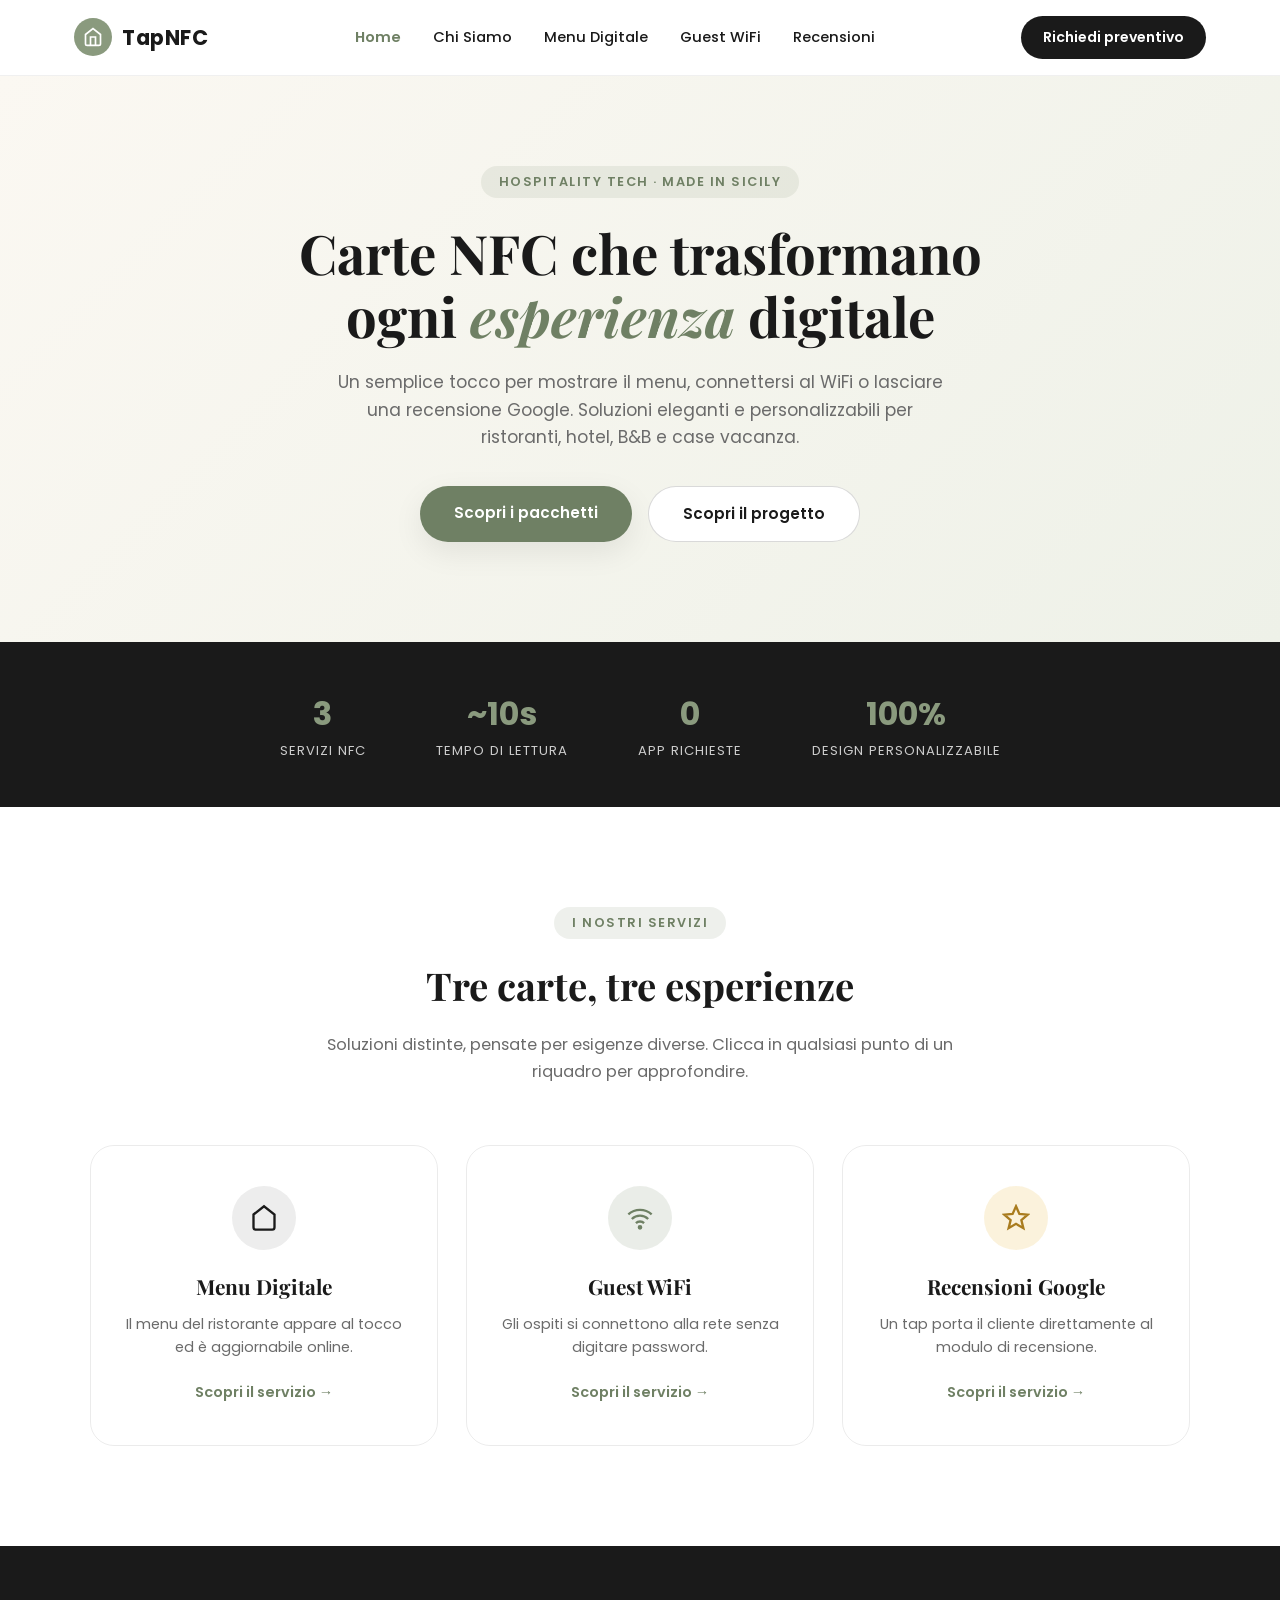
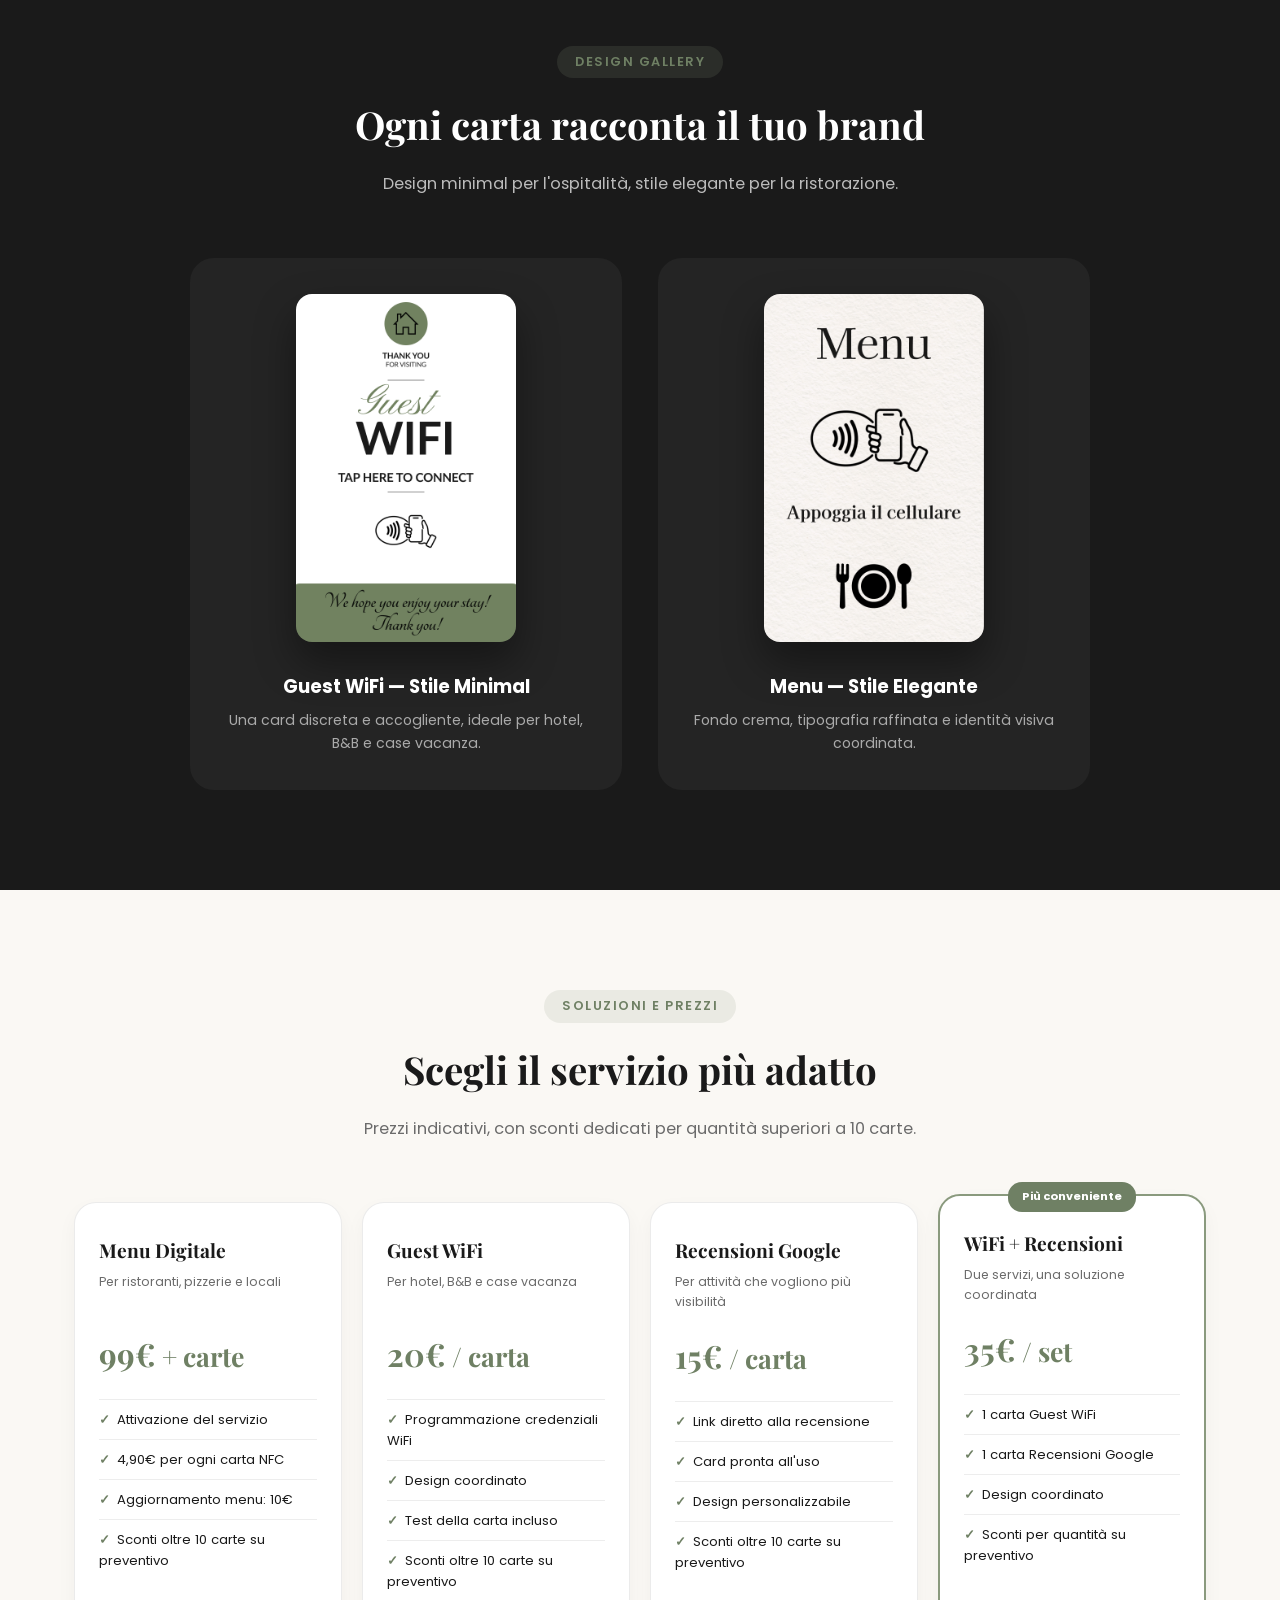
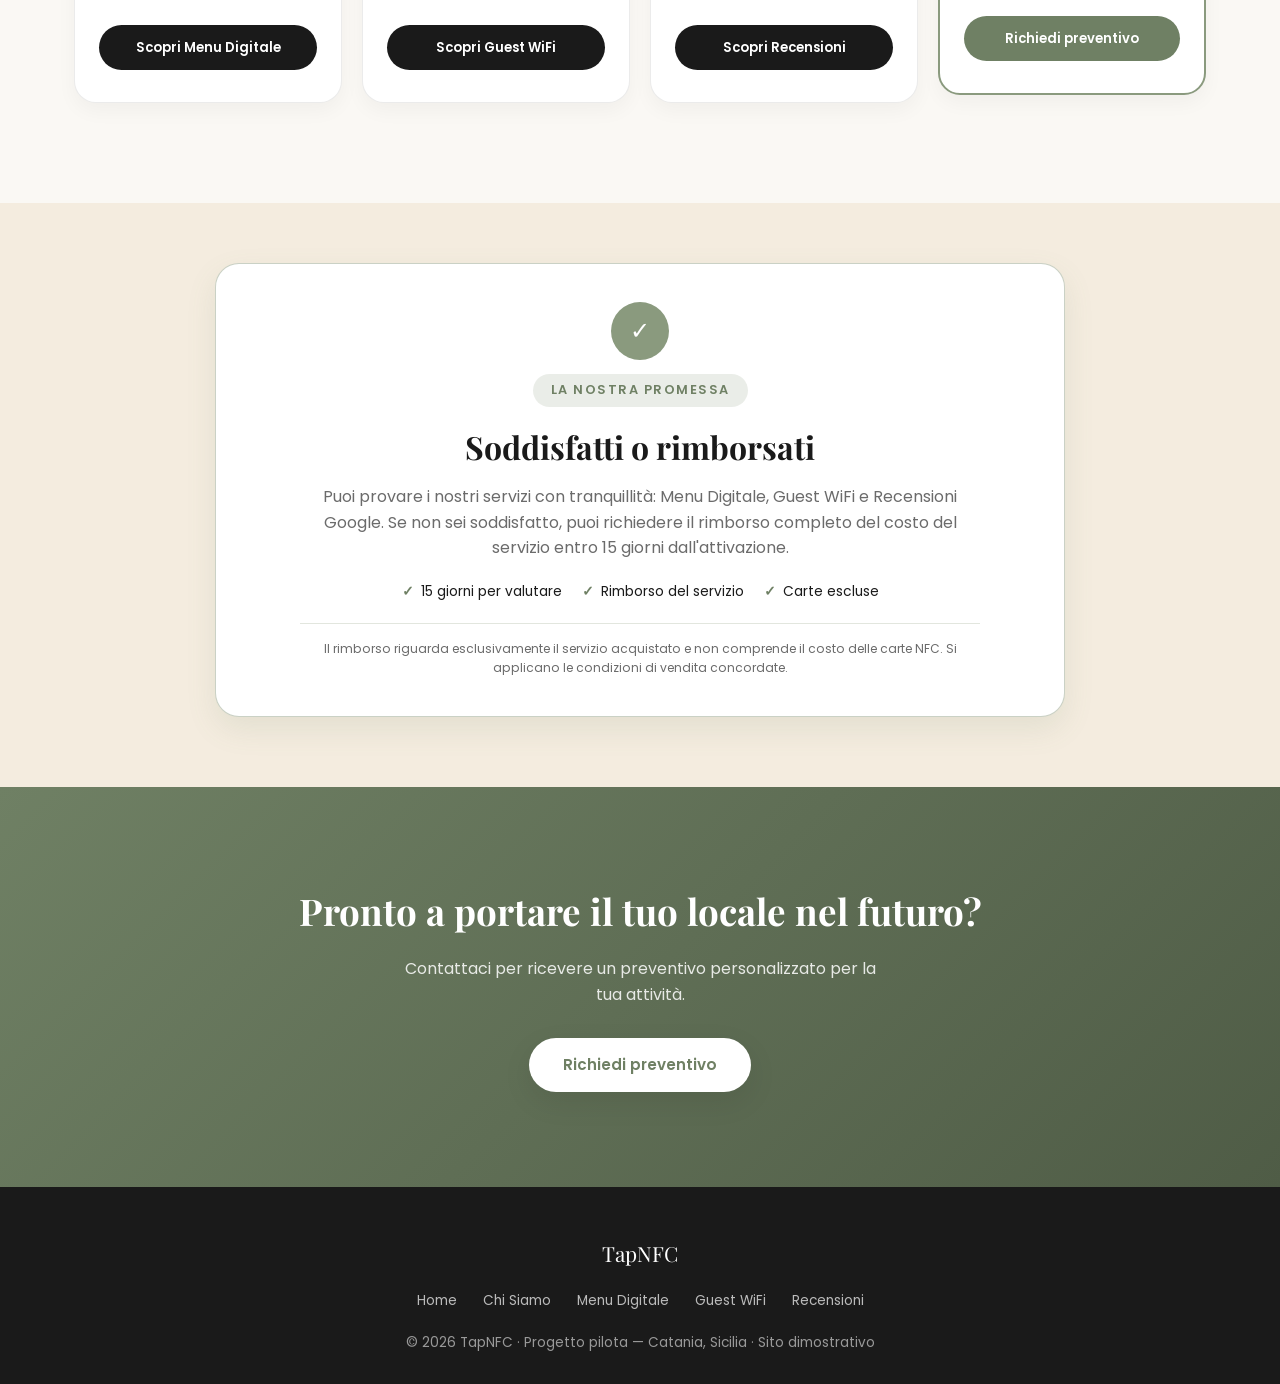
==== commit f173f74f: "Update index.html" ====
--- a/index.html
+++ b/index.html
@@ -13,9 +13,9 @@
 <div class="stats"><div class="stat"><h3>3</h3><p>Servizi NFC</p></div><div class="stat"><h3>~10s</h3><p>Tempo di lettura</p></div><div class="stat"><h3>0</h3><p>App richieste</p></div><div class="stat"><h3>100%</h3><p>Design personalizzabile</p></div></div>
 <section class="services"><div class="container"><div class="section-head"><span class="eyebrow">I nostri servizi</span><h2>Tre carte, tre esperienze</h2><p>Soluzioni distinte, pensate per esigenze diverse. Clicca in qualsiasi punto di un riquadro per approfondire.</p></div><div class="services-grid"><a class="service-tile tile-menu" href="menu-digitale.html"><div class="icon-circle"><svg viewBox="0 0 24 24" width="28" height="28" fill="none" stroke="#1a1a1a" stroke-width="2"><path d="M3 9l9-7 9 7v11a2 2 0 0 1-2 2H5a2 2 0 0 1-2-2z"/></svg></div><h3>Menu Digitale</h3><p>Il menu del ristorante appare al tocco ed è aggiornabile online.</p><span class="link">Scopri il servizio →</span></a><a class="service-tile tile-wifi" href="guest-wifi.html"><div class="icon-circle"><svg viewBox="0 0 24 24" width="28" height="28" fill="none" stroke="#6f8064" stroke-width="2"><path d="M2 8.82a15 15 0 0 1 20 0"/><path d="M5 12.859a10 10 0 0 1 14 0"/><path d="M8.5 16.429a5 5 0 0 1 7 0"/><circle cx="12" cy="20" r="1"/></svg></div><h3>Guest WiFi</h3><p>Gli ospiti si connettono alla rete senza digitare password.</p><span class="link">Scopri il servizio →</span></a><a class="service-tile tile-review" href="recensioni-google.html"><div class="icon-circle"><svg viewBox="0 0 24 24" width="28" height="28" fill="none" stroke="#a97c1f" stroke-width="2"><path d="M12 2l2.9 6.5 7.1.6-5.4 4.7 1.7 6.9L12 17l-6.3 3.7 1.7-6.9L2 9.1l7.1-.6z"/></svg></div><h3>Recensioni Google</h3><p>Un tap porta il cliente direttamente al modulo di recensione.</p><span class="link">Scopri il servizio →</span></a></div></div></section>
 <section class="showcase"><div class="container"><div class="section-head"><span class="eyebrow">Design gallery</span><h2>Ogni carta racconta il tuo brand</h2><p>Design minimal per l'ospitalità, stile elegante per la ristorazione.</p></div><div class="showcase-grid"><div class="showcase-item"><img src="images/HQ_WIFI_card.png" alt="Design Guest WiFi"><h4>Guest WiFi — Stile Minimal</h4><p>Una card discreta e accogliente, ideale per hotel, B&amp;B e case vacanza.</p></div><div class="showcase-item"><img src="images/HQ_menu_fronte.png" alt="Design Menu Ristorante"><h4>Menu — Stile Elegante</h4><p>Fondo crema, tipografia raffinata e identità visiva coordinata.</p></div></div></div></section>
-<section class="pricing" id="pricing"><div class="container"><div class="section-head"><span class="eyebrow">Soluzioni e prezzi</span><h2>Scegli il servizio più adatto</h2><p>Prezzi indicativi, con sconti dedicati per quantità superiori a 10 carte.</p></div><div class="pricing-grid"><div class="price-card"><h3>Menu Digitale</h3><p class="audience">Per ristoranti, pizzerie e locali</p><div class="price">99€ <small>+ carte</small></div><ul><li>Attivazione del servizio</li><li>4,90€ per ogni carta NFC</li><li>Aggiornamento menu: 10€</li><li>Sconti oltre 10 carte su preventivo</li></ul><a href="menu-digitale.html" class="cta-btn">Scopri Menu Digitale</a></div><div class="price-card"><h3>Guest WiFi</h3><p class="audience">Per hotel, B&amp;B e case vacanza</p><div class="price">20€ <small>/ carta</small></div><ul><li>Programmazione credenziali WiFi</li><li>Design coordinato</li><li>Test della carta incluso</li><li>Sconti oltre 10 carte su preventivo</li></ul><a href="guest-wifi.html" class="cta-btn">Scopri Guest WiFi</a></div><div class="price-card"><h3>Recensioni Google</h3><p class="audience">Per attività che vogliono più visibilità</p><div class="price">20€ <small>/ carta</small></div><ul><li>Link diretto alla recensione</li><li>Card pronta all'uso</li><li>Design personalizzabile</li><li>Sconti oltre 10 carte su preventivo</li></ul><a href="recensioni-google.html" class="cta-btn">Scopri Recensioni</a></div><div class="price-card featured"><span class="badge">Più conveniente</span><h3>WiFi + Recensioni</h3><p class="audience">Due servizi, una soluzione coordinata</p><div class="price">35€ <small>/ set</small></div><ul><li>1 carta Guest WiFi</li><li>1 carta Recensioni Google</li><li>Design coordinato</li><li>Sconti per quantità su preventivo</li></ul><a href="#contact" class="cta-btn">Richiedi preventivo</a></div></div></div></section>
+<section class="pricing" id="pricing"><div class="container"><div class="section-head"><span class="eyebrow">Soluzioni e prezzi</span><h2>Scegli il servizio più adatto</h2><p>Prezzi indicativi, con sconti dedicati per quantità superiori a 10 carte.</p></div><div class="pricing-grid"><div class="price-card"><h3>Menu Digitale</h3><p class="audience">Per ristoranti, pizzerie e locali</p><div class="price">99€ <small>+ carte</small></div><ul><li>Attivazione del servizio</li><li>4,90€ per ogni carta NFC</li><li>Aggiornamento menu: 10€</li><li>Sconti oltre 10 carte su preventivo</li></ul><a href="menu-digitale.html" class="cta-btn">Scopri Menu Digitale</a></div><div class="price-card"><h3>Guest WiFi</h3><p class="audience">Per hotel, B&amp;B e case vacanza</p><div class="price">20€ <small>/ carta</small></div><ul><li>Programmazione credenziali WiFi</li><li>Design coordinato</li><li>Test della carta incluso</li><li>Sconti oltre 10 carte su preventivo</li></ul><a href="guest-wifi.html" class="cta-btn">Scopri Guest WiFi</a></div><div class="price-card"><h3>Recensioni Google</h3><p class="audience">Per attività che vogliono più visibilità</p><div class="price">15€ <small>/ carta</small></div><ul><li>Link diretto alla recensione</li><li>Card pronta all'uso</li><li>Design personalizzabile</li><li>Sconti oltre 10 carte su preventivo</li></ul><a href="recensioni-google.html" class="cta-btn">Scopri Recensioni</a></div><div class="price-card featured"><span class="badge">Più conveniente</span><h3>WiFi + Recensioni</h3><p class="audience">Due servizi, una soluzione coordinata</p><div class="price">35€ <small>/ set</small></div><ul><li>1 carta Guest WiFi</li><li>1 carta Recensioni Google</li><li>Design coordinato</li><li>Sconti per quantità su preventivo</li></ul><a href="#contact" class="cta-btn">Richiedi preventivo</a></div></div></div></section>
 <section class="guarantee"><div class="guarantee-box"><div class="guarantee-icon">✓</div><span class="eyebrow">La nostra promessa</span><h2>Soddisfatti o rimborsati</h2><p>Puoi provare i nostri servizi con tranquillità: Menu Digitale, Guest WiFi e Recensioni Google. Se non sei soddisfatto, puoi richiedere il rimborso completo del costo del servizio entro 15 giorni dall'attivazione.</p><ul class="guarantee-points"><li>15 giorni per valutare</li><li>Rimborso del servizio</li><li>Carte escluse</li></ul><p class="guarantee-note">Il rimborso riguarda esclusivamente il servizio acquistato e non comprende il costo delle carte NFC. Si applicano le condizioni di vendita concordate.</p></div></section>
 <section class="cta-section" id="contact"><div class="container"><h2>Pronto a portare il tuo locale nel futuro?</h2><p>Contattaci per ricevere un preventivo personalizzato per la tua attività.</p><a href="mailto:info@tapnfc.it" class="btn-primary">Richiedi preventivo</a></div></section>
 <footer><div class="footer-logo">TapNFC</div><div class="footer-links"><a href="index.html">Home</a><a href="chi-siamo.html">Chi Siamo</a><a href="menu-digitale.html">Menu Digitale</a><a href="guest-wifi.html">Guest WiFi</a><a href="recensioni-google.html">Recensioni</a></div><p>&copy; 2026 TapNFC · Progetto pilota — Catania, Sicilia · Sito dimostrativo</p></footer>
 </body>
-</html>+</html>
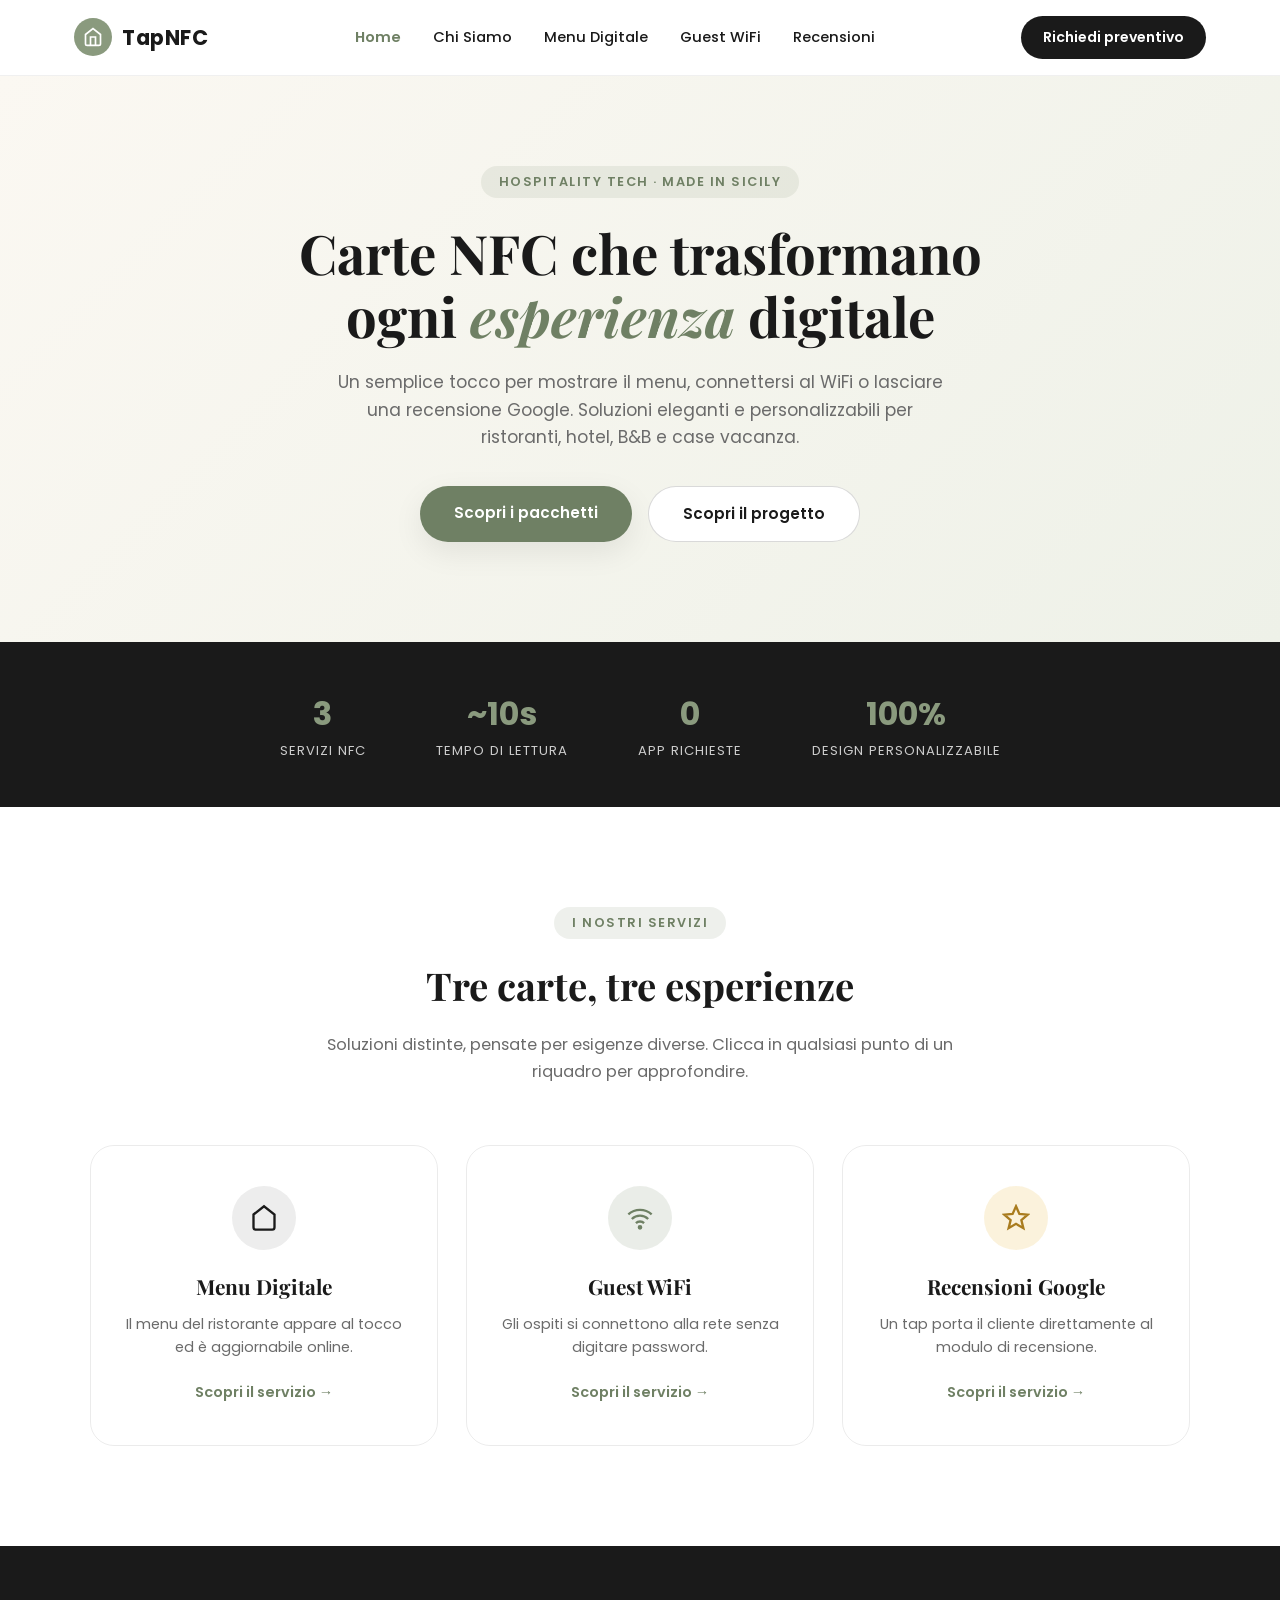
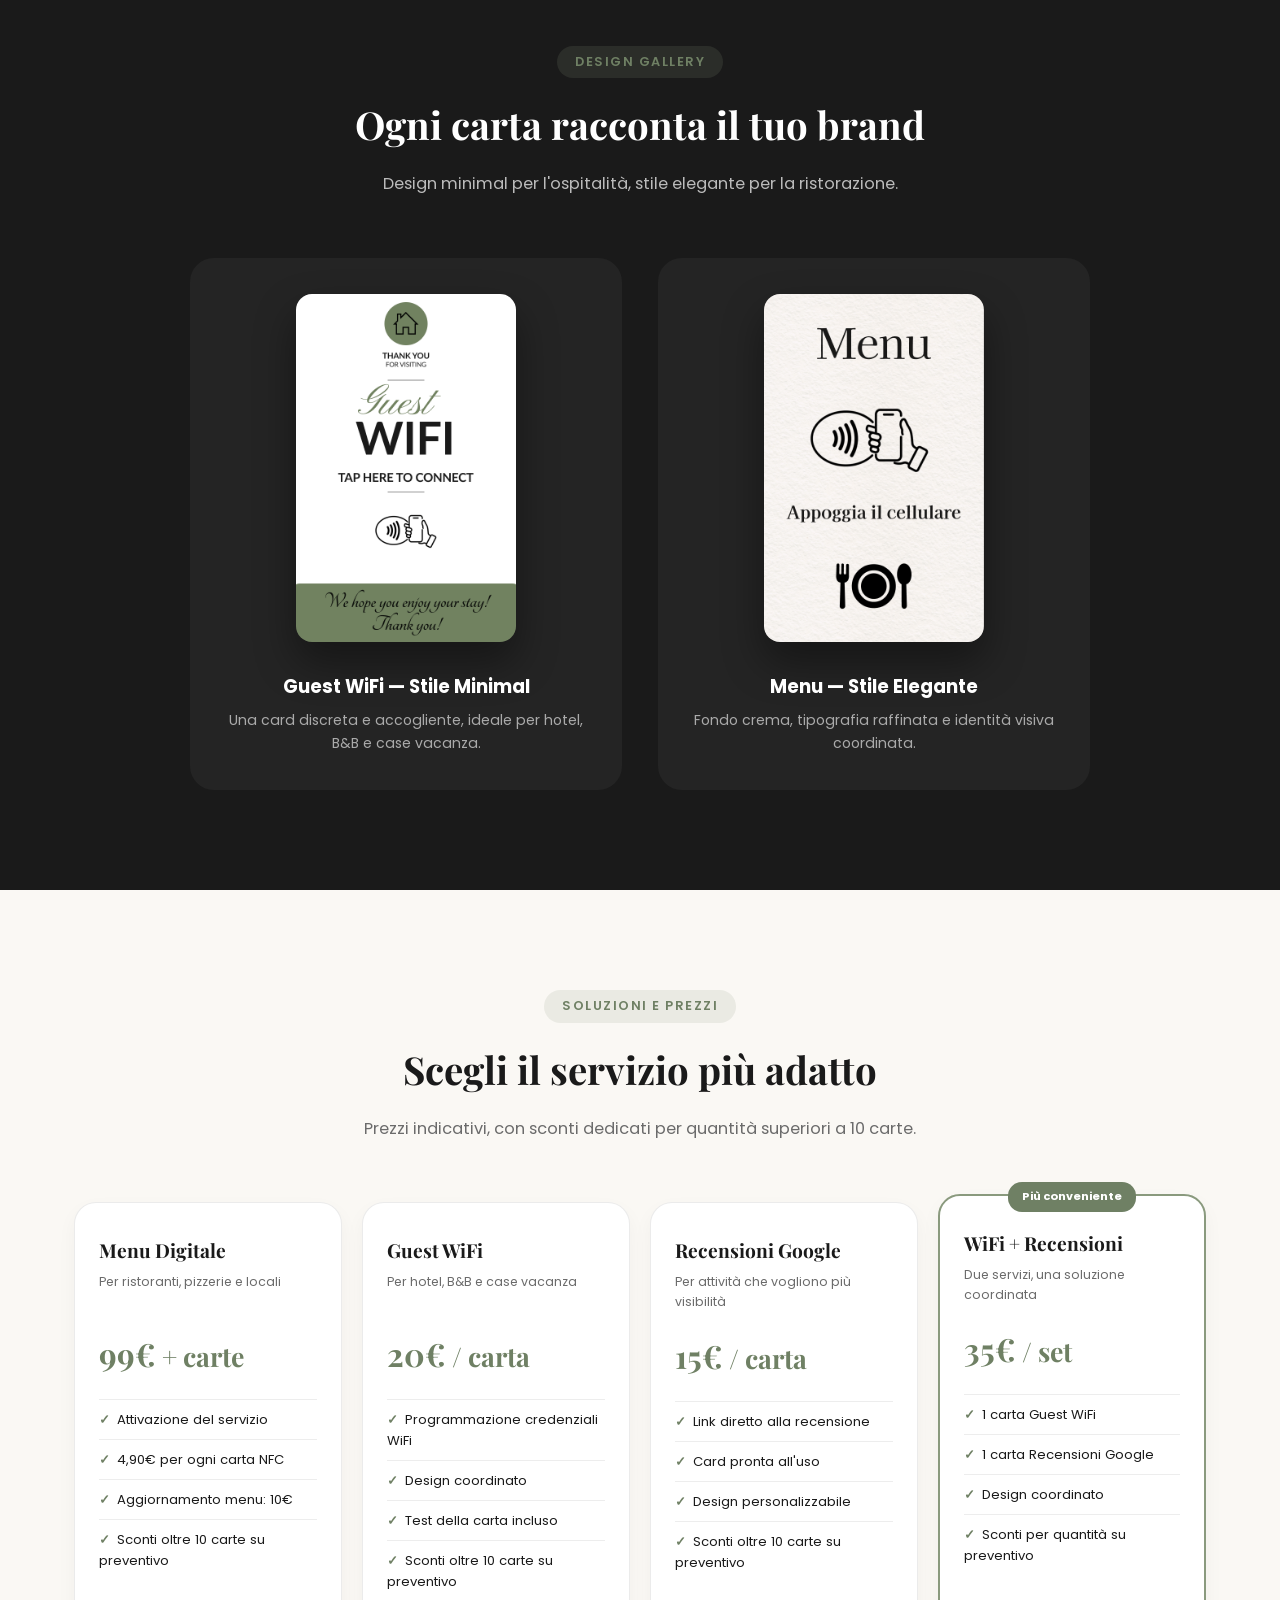
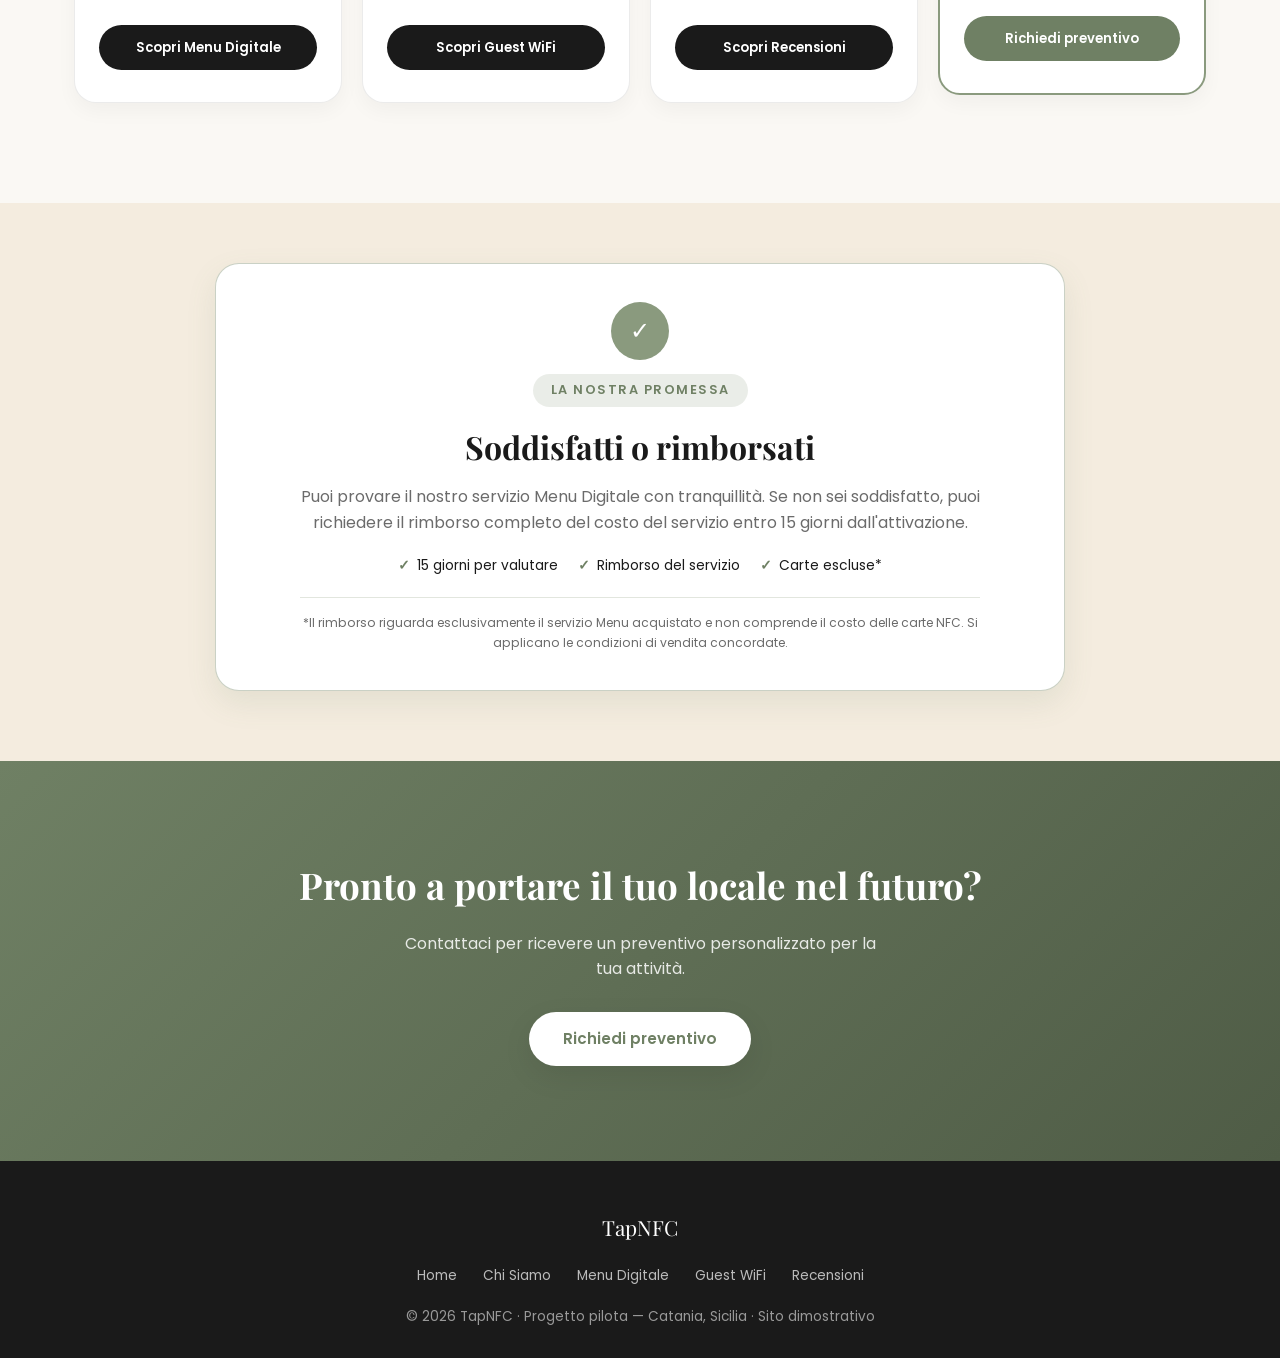
==== commit 34400f33: "Update index.html" ====
--- a/index.html
+++ b/index.html
@@ -14,7 +14,7 @@
 <section class="services"><div class="container"><div class="section-head"><span class="eyebrow">I nostri servizi</span><h2>Tre carte, tre esperienze</h2><p>Soluzioni distinte, pensate per esigenze diverse. Clicca in qualsiasi punto di un riquadro per approfondire.</p></div><div class="services-grid"><a class="service-tile tile-menu" href="menu-digitale.html"><div class="icon-circle"><svg viewBox="0 0 24 24" width="28" height="28" fill="none" stroke="#1a1a1a" stroke-width="2"><path d="M3 9l9-7 9 7v11a2 2 0 0 1-2 2H5a2 2 0 0 1-2-2z"/></svg></div><h3>Menu Digitale</h3><p>Il menu del ristorante appare al tocco ed è aggiornabile online.</p><span class="link">Scopri il servizio →</span></a><a class="service-tile tile-wifi" href="guest-wifi.html"><div class="icon-circle"><svg viewBox="0 0 24 24" width="28" height="28" fill="none" stroke="#6f8064" stroke-width="2"><path d="M2 8.82a15 15 0 0 1 20 0"/><path d="M5 12.859a10 10 0 0 1 14 0"/><path d="M8.5 16.429a5 5 0 0 1 7 0"/><circle cx="12" cy="20" r="1"/></svg></div><h3>Guest WiFi</h3><p>Gli ospiti si connettono alla rete senza digitare password.</p><span class="link">Scopri il servizio →</span></a><a class="service-tile tile-review" href="recensioni-google.html"><div class="icon-circle"><svg viewBox="0 0 24 24" width="28" height="28" fill="none" stroke="#a97c1f" stroke-width="2"><path d="M12 2l2.9 6.5 7.1.6-5.4 4.7 1.7 6.9L12 17l-6.3 3.7 1.7-6.9L2 9.1l7.1-.6z"/></svg></div><h3>Recensioni Google</h3><p>Un tap porta il cliente direttamente al modulo di recensione.</p><span class="link">Scopri il servizio →</span></a></div></div></section>
 <section class="showcase"><div class="container"><div class="section-head"><span class="eyebrow">Design gallery</span><h2>Ogni carta racconta il tuo brand</h2><p>Design minimal per l'ospitalità, stile elegante per la ristorazione.</p></div><div class="showcase-grid"><div class="showcase-item"><img src="images/HQ_WIFI_card.png" alt="Design Guest WiFi"><h4>Guest WiFi — Stile Minimal</h4><p>Una card discreta e accogliente, ideale per hotel, B&amp;B e case vacanza.</p></div><div class="showcase-item"><img src="images/HQ_menu_fronte.png" alt="Design Menu Ristorante"><h4>Menu — Stile Elegante</h4><p>Fondo crema, tipografia raffinata e identità visiva coordinata.</p></div></div></div></section>
 <section class="pricing" id="pricing"><div class="container"><div class="section-head"><span class="eyebrow">Soluzioni e prezzi</span><h2>Scegli il servizio più adatto</h2><p>Prezzi indicativi, con sconti dedicati per quantità superiori a 10 carte.</p></div><div class="pricing-grid"><div class="price-card"><h3>Menu Digitale</h3><p class="audience">Per ristoranti, pizzerie e locali</p><div class="price">99€ <small>+ carte</small></div><ul><li>Attivazione del servizio</li><li>4,90€ per ogni carta NFC</li><li>Aggiornamento menu: 10€</li><li>Sconti oltre 10 carte su preventivo</li></ul><a href="menu-digitale.html" class="cta-btn">Scopri Menu Digitale</a></div><div class="price-card"><h3>Guest WiFi</h3><p class="audience">Per hotel, B&amp;B e case vacanza</p><div class="price">20€ <small>/ carta</small></div><ul><li>Programmazione credenziali WiFi</li><li>Design coordinato</li><li>Test della carta incluso</li><li>Sconti oltre 10 carte su preventivo</li></ul><a href="guest-wifi.html" class="cta-btn">Scopri Guest WiFi</a></div><div class="price-card"><h3>Recensioni Google</h3><p class="audience">Per attività che vogliono più visibilità</p><div class="price">15€ <small>/ carta</small></div><ul><li>Link diretto alla recensione</li><li>Card pronta all'uso</li><li>Design personalizzabile</li><li>Sconti oltre 10 carte su preventivo</li></ul><a href="recensioni-google.html" class="cta-btn">Scopri Recensioni</a></div><div class="price-card featured"><span class="badge">Più conveniente</span><h3>WiFi + Recensioni</h3><p class="audience">Due servizi, una soluzione coordinata</p><div class="price">35€ <small>/ set</small></div><ul><li>1 carta Guest WiFi</li><li>1 carta Recensioni Google</li><li>Design coordinato</li><li>Sconti per quantità su preventivo</li></ul><a href="#contact" class="cta-btn">Richiedi preventivo</a></div></div></div></section>
-<section class="guarantee"><div class="guarantee-box"><div class="guarantee-icon">✓</div><span class="eyebrow">La nostra promessa</span><h2>Soddisfatti o rimborsati</h2><p>Puoi provare i nostri servizi con tranquillità: Menu Digitale, Guest WiFi e Recensioni Google. Se non sei soddisfatto, puoi richiedere il rimborso completo del costo del servizio entro 15 giorni dall'attivazione.</p><ul class="guarantee-points"><li>15 giorni per valutare</li><li>Rimborso del servizio</li><li>Carte escluse</li></ul><p class="guarantee-note">Il rimborso riguarda esclusivamente il servizio acquistato e non comprende il costo delle carte NFC. Si applicano le condizioni di vendita concordate.</p></div></section>
+<section class="guarantee"><div class="guarantee-box"><div class="guarantee-icon">✓</div><span class="eyebrow">La nostra promessa</span><h2>Soddisfatti o rimborsati</h2><p>Puoi provare il nostro servizio Menu Digitale con tranquillità. Se non sei soddisfatto, puoi richiedere il rimborso completo del costo del servizio entro 15 giorni dall'attivazione.</p><ul class="guarantee-points"><li>15 giorni per valutare</li><li>Rimborso del servizio</li><li>Carte escluse*</li></ul><p class="guarantee-note">*Il rimborso riguarda esclusivamente il servizio Menu acquistato e non comprende il costo delle carte NFC. Si applicano le condizioni di vendita concordate.</p></div></section>
 <section class="cta-section" id="contact"><div class="container"><h2>Pronto a portare il tuo locale nel futuro?</h2><p>Contattaci per ricevere un preventivo personalizzato per la tua attività.</p><a href="mailto:info@tapnfc.it" class="btn-primary">Richiedi preventivo</a></div></section>
 <footer><div class="footer-logo">TapNFC</div><div class="footer-links"><a href="index.html">Home</a><a href="chi-siamo.html">Chi Siamo</a><a href="menu-digitale.html">Menu Digitale</a><a href="guest-wifi.html">Guest WiFi</a><a href="recensioni-google.html">Recensioni</a></div><p>&copy; 2026 TapNFC · Progetto pilota — Catania, Sicilia · Sito dimostrativo</p></footer>
 </body>
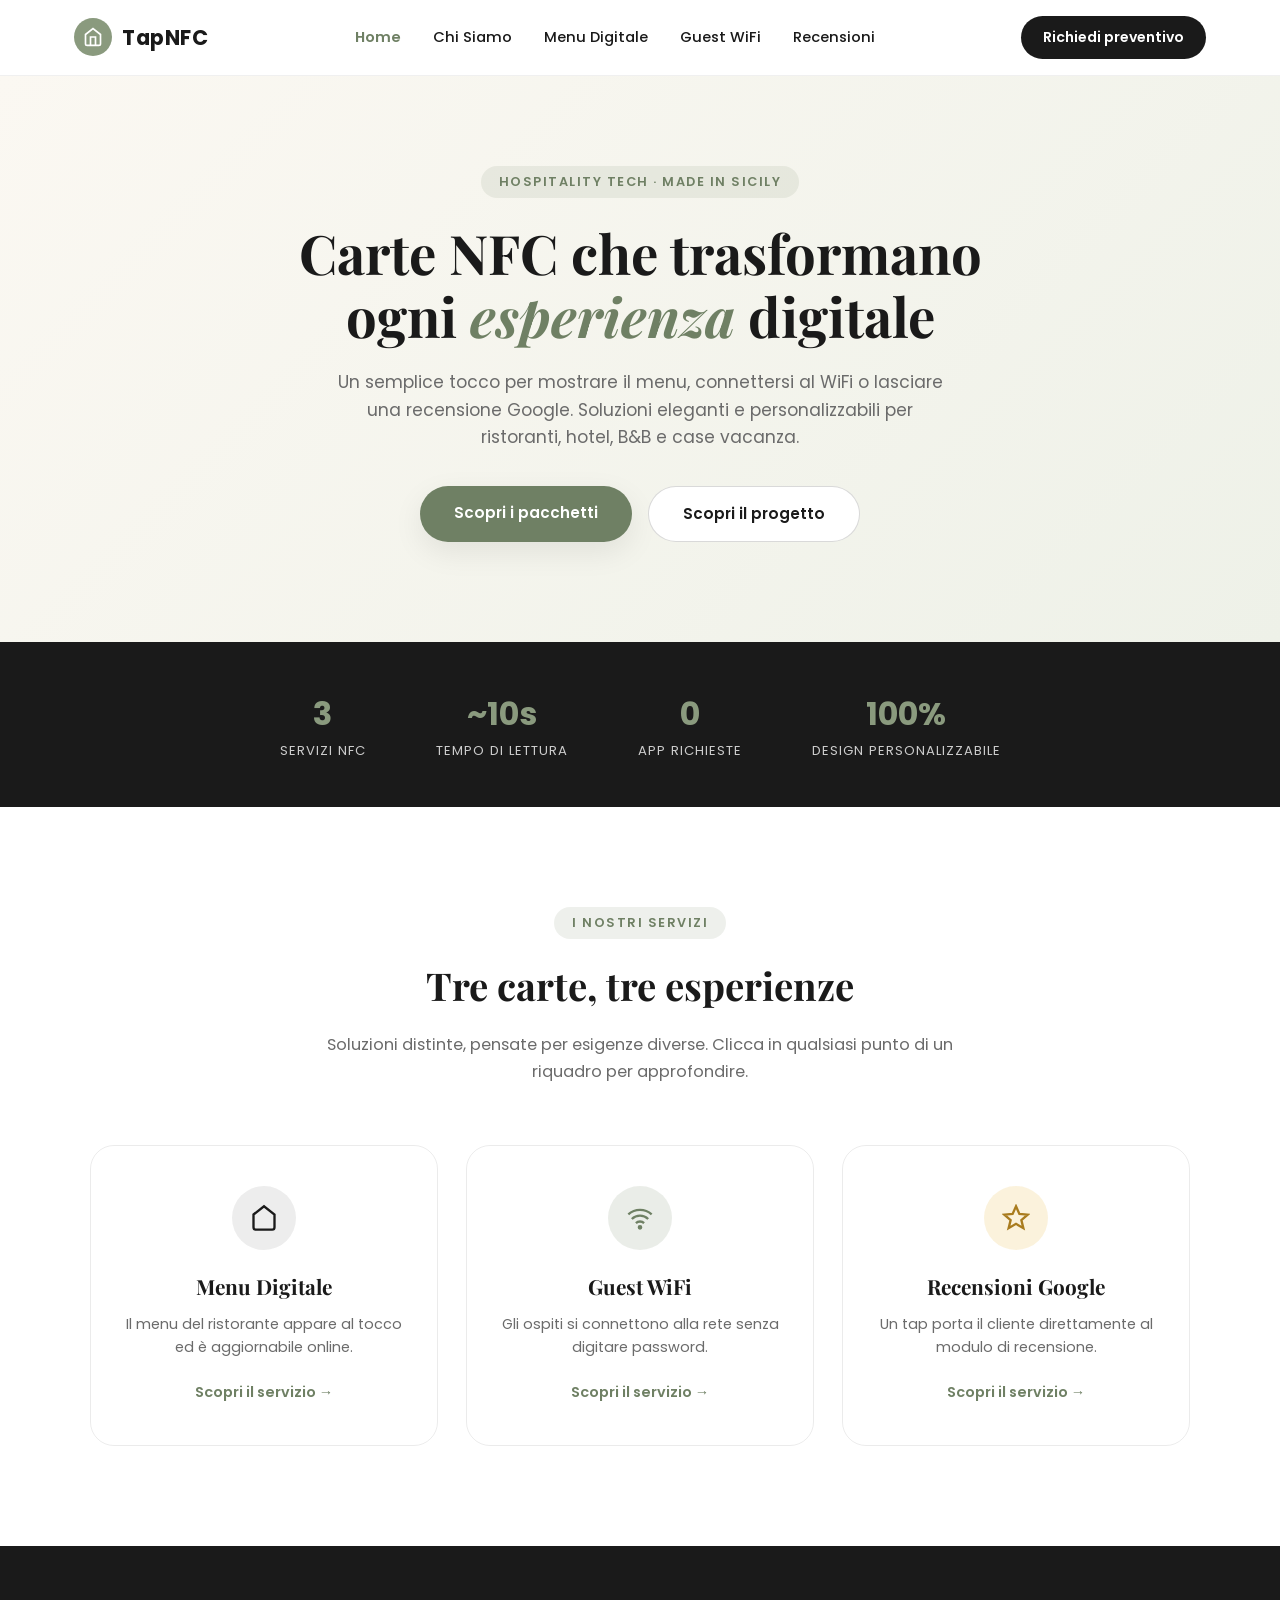
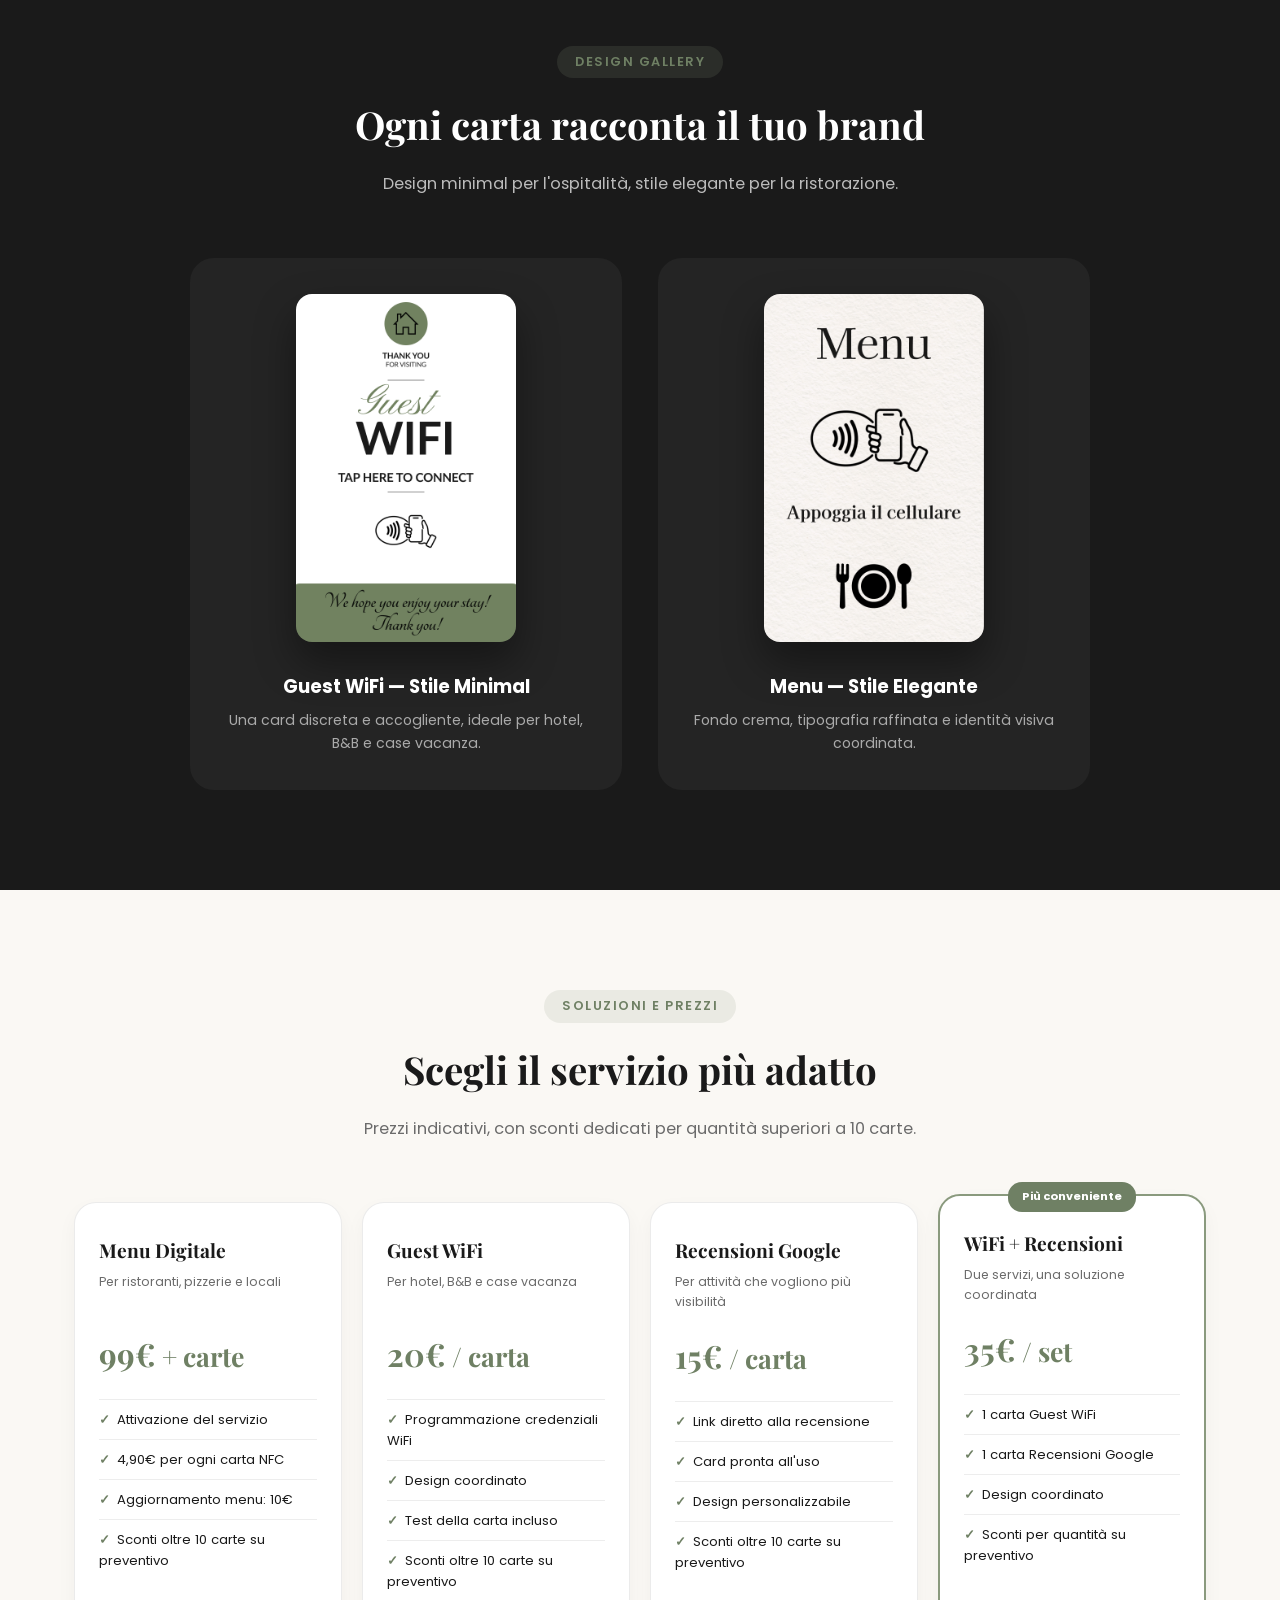
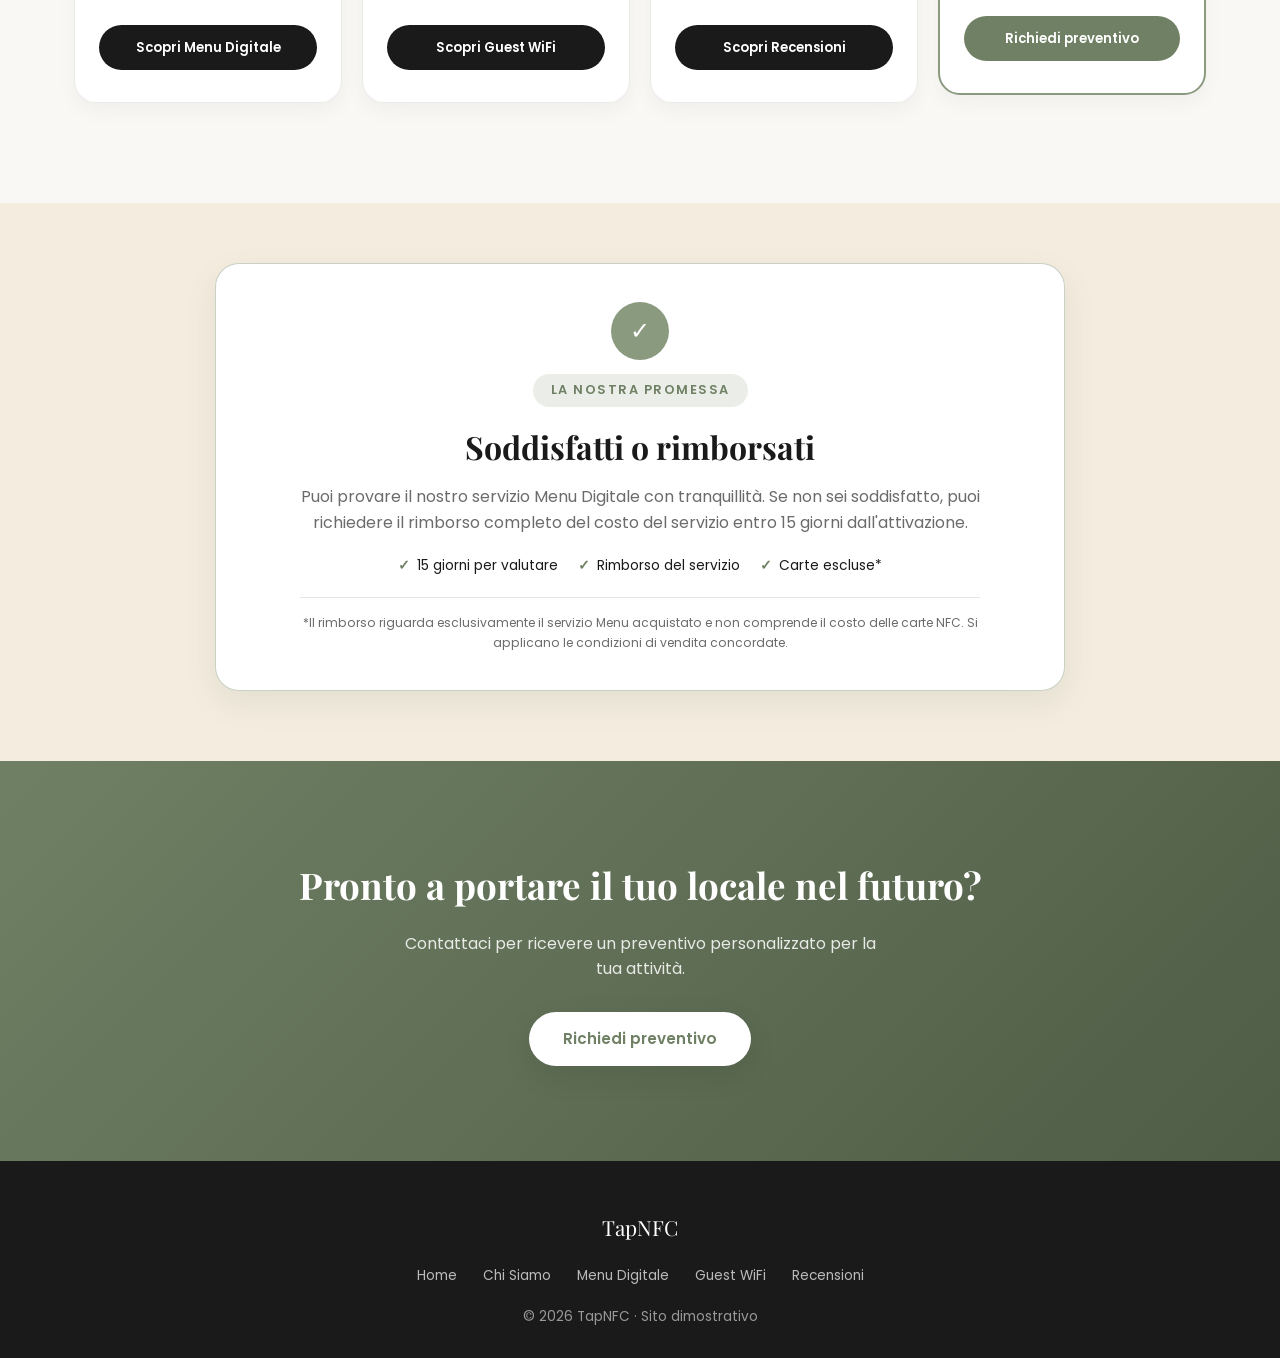
==== commit 77003b9c: "Update index.html" ====
--- a/index.html
+++ b/index.html
@@ -16,6 +16,6 @@
 <section class="pricing" id="pricing"><div class="container"><div class="section-head"><span class="eyebrow">Soluzioni e prezzi</span><h2>Scegli il servizio più adatto</h2><p>Prezzi indicativi, con sconti dedicati per quantità superiori a 10 carte.</p></div><div class="pricing-grid"><div class="price-card"><h3>Menu Digitale</h3><p class="audience">Per ristoranti, pizzerie e locali</p><div class="price">99€ <small>+ carte</small></div><ul><li>Attivazione del servizio</li><li>4,90€ per ogni carta NFC</li><li>Aggiornamento menu: 10€</li><li>Sconti oltre 10 carte su preventivo</li></ul><a href="menu-digitale.html" class="cta-btn">Scopri Menu Digitale</a></div><div class="price-card"><h3>Guest WiFi</h3><p class="audience">Per hotel, B&amp;B e case vacanza</p><div class="price">20€ <small>/ carta</small></div><ul><li>Programmazione credenziali WiFi</li><li>Design coordinato</li><li>Test della carta incluso</li><li>Sconti oltre 10 carte su preventivo</li></ul><a href="guest-wifi.html" class="cta-btn">Scopri Guest WiFi</a></div><div class="price-card"><h3>Recensioni Google</h3><p class="audience">Per attività che vogliono più visibilità</p><div class="price">15€ <small>/ carta</small></div><ul><li>Link diretto alla recensione</li><li>Card pronta all'uso</li><li>Design personalizzabile</li><li>Sconti oltre 10 carte su preventivo</li></ul><a href="recensioni-google.html" class="cta-btn">Scopri Recensioni</a></div><div class="price-card featured"><span class="badge">Più conveniente</span><h3>WiFi + Recensioni</h3><p class="audience">Due servizi, una soluzione coordinata</p><div class="price">35€ <small>/ set</small></div><ul><li>1 carta Guest WiFi</li><li>1 carta Recensioni Google</li><li>Design coordinato</li><li>Sconti per quantità su preventivo</li></ul><a href="#contact" class="cta-btn">Richiedi preventivo</a></div></div></div></section>
 <section class="guarantee"><div class="guarantee-box"><div class="guarantee-icon">✓</div><span class="eyebrow">La nostra promessa</span><h2>Soddisfatti o rimborsati</h2><p>Puoi provare il nostro servizio Menu Digitale con tranquillità. Se non sei soddisfatto, puoi richiedere il rimborso completo del costo del servizio entro 15 giorni dall'attivazione.</p><ul class="guarantee-points"><li>15 giorni per valutare</li><li>Rimborso del servizio</li><li>Carte escluse*</li></ul><p class="guarantee-note">*Il rimborso riguarda esclusivamente il servizio Menu acquistato e non comprende il costo delle carte NFC. Si applicano le condizioni di vendita concordate.</p></div></section>
 <section class="cta-section" id="contact"><div class="container"><h2>Pronto a portare il tuo locale nel futuro?</h2><p>Contattaci per ricevere un preventivo personalizzato per la tua attività.</p><a href="mailto:info@tapnfc.it" class="btn-primary">Richiedi preventivo</a></div></section>
-<footer><div class="footer-logo">TapNFC</div><div class="footer-links"><a href="index.html">Home</a><a href="chi-siamo.html">Chi Siamo</a><a href="menu-digitale.html">Menu Digitale</a><a href="guest-wifi.html">Guest WiFi</a><a href="recensioni-google.html">Recensioni</a></div><p>&copy; 2026 TapNFC · Progetto pilota — Catania, Sicilia · Sito dimostrativo</p></footer>
+<footer><div class="footer-logo">TapNFC</div><div class="footer-links"><a href="index.html">Home</a><a href="chi-siamo.html">Chi Siamo</a><a href="menu-digitale.html">Menu Digitale</a><a href="guest-wifi.html">Guest WiFi</a><a href="recensioni-google.html">Recensioni</a></div><p>&copy; 2026 TapNFC · Sito dimostrativo</p></footer>
 </body>
 </html>
